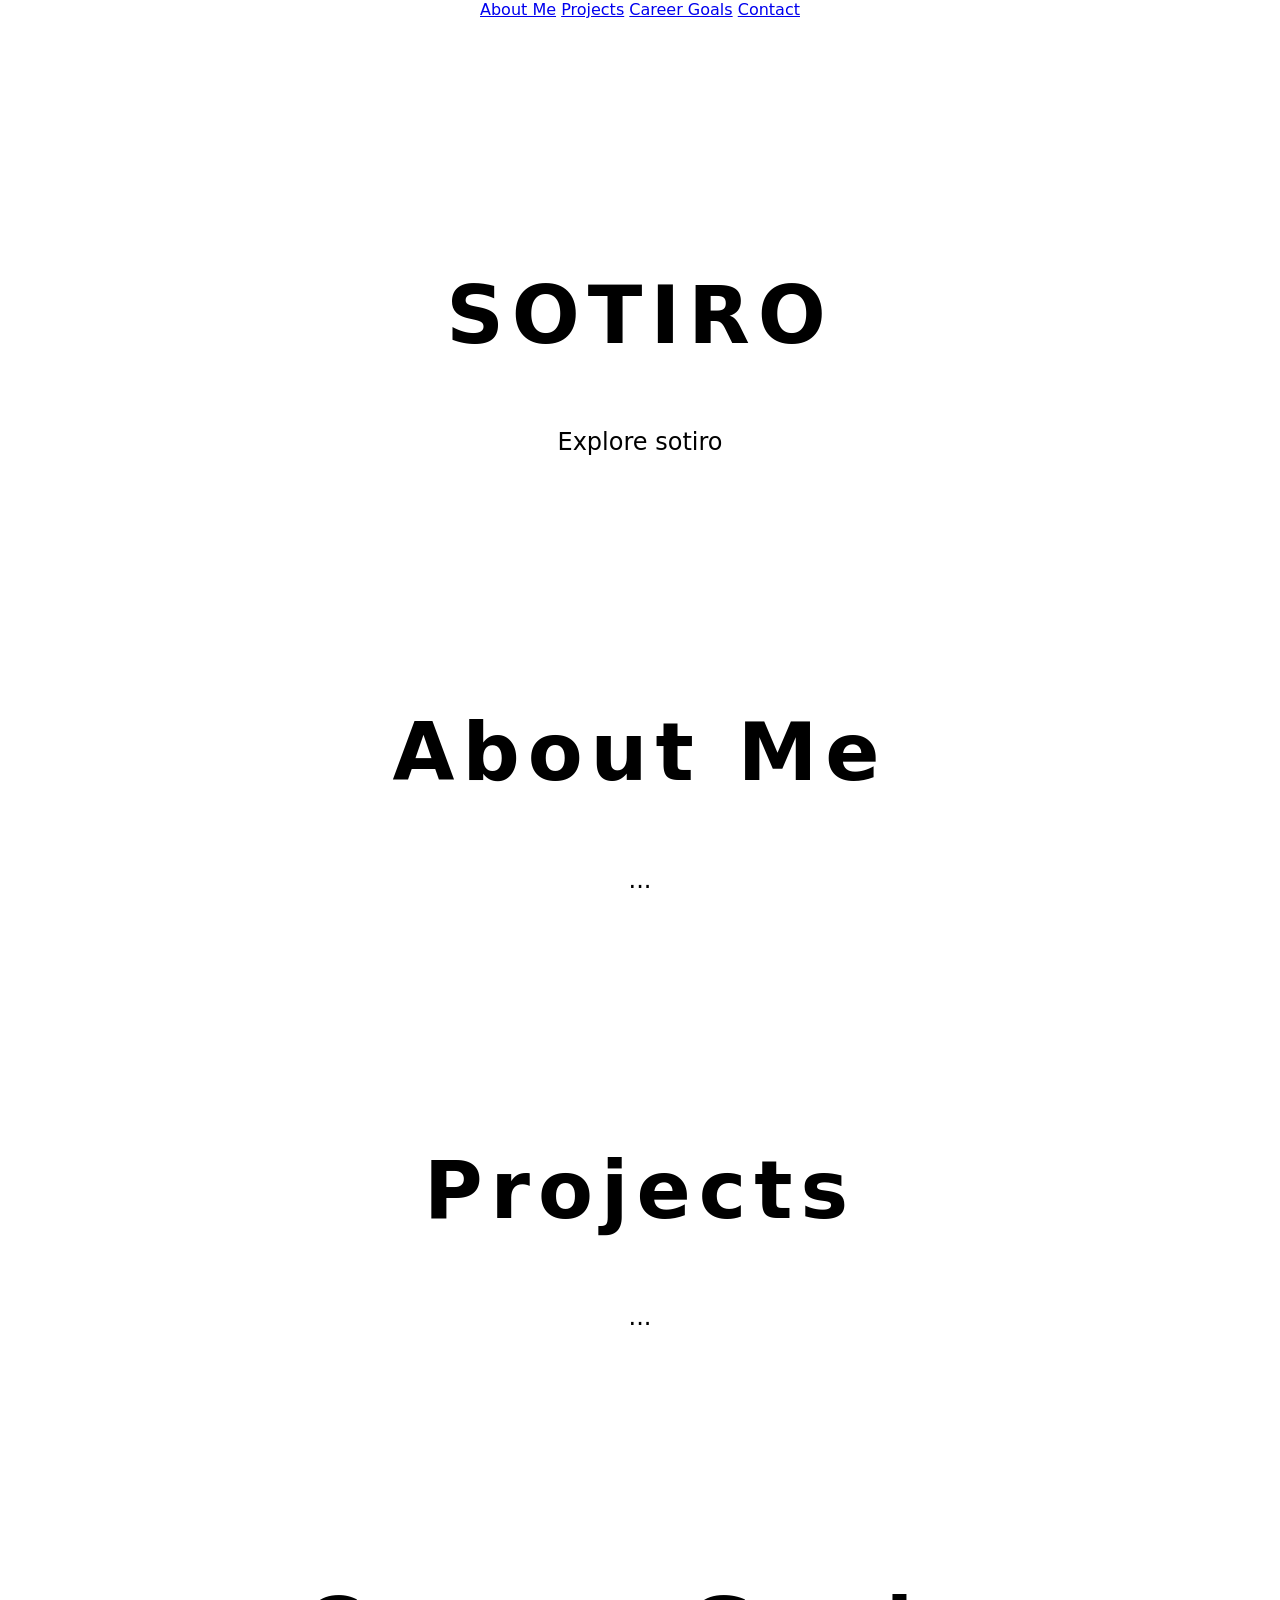
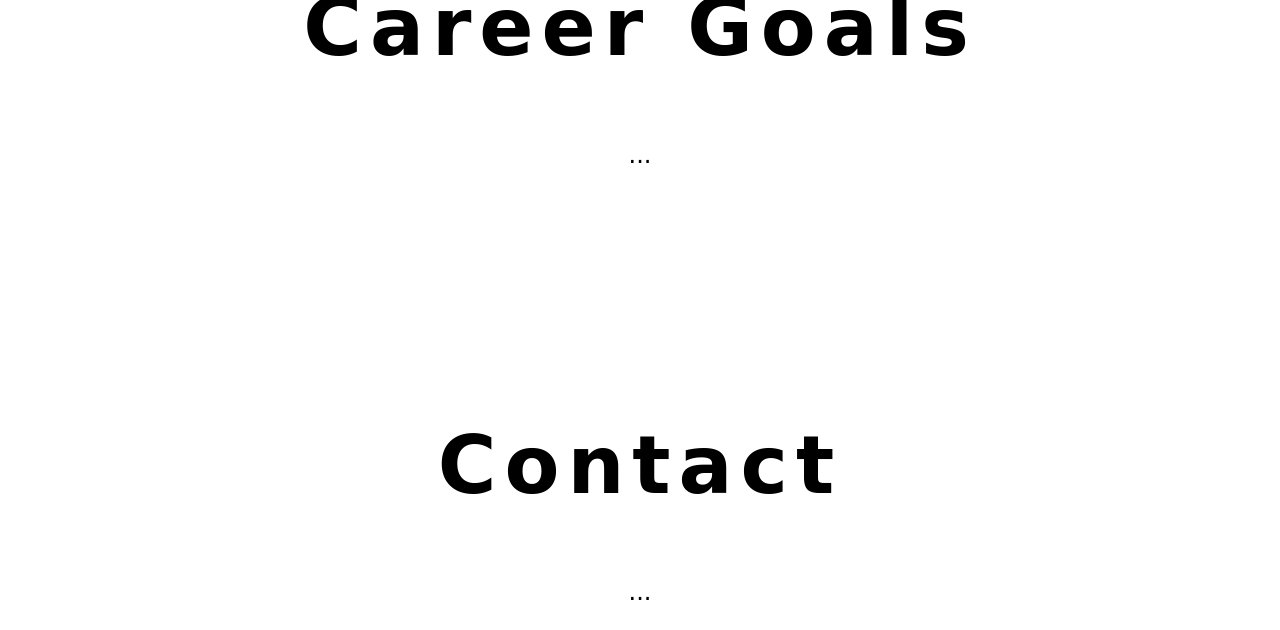
==== index.html @ 0c3e010b "initial commit: add HTML, CSS, and JavaScript files for portfolio website" ====
<!doctype html>
<html lang="en">
  <head>
    <meta charset="UTF-8" />
    <meta name="viewport" content="width=device-width, initial-scale=1.0" />
    <title>SOTIRO PORTFOLIO</title>
    <link rel="stylesheet" href="style.css" />
  </head>
  <body>

    <nav>
      <a href="#about">About Me</a>
      <a href="#projects">Projects</a>
      <a href="#goals">Career Goals</a>
      <a href="#contact">Contact</a>
    </nav>

    <section class="hero">
      <h1>SOTIRO</h1>
      <p>Explore sotiro</p>
    </section>

  <section id="about">
      <h1>About Me</h1>
      <p>...</p>
    </section>



    <section id="projects">
      <h1>Projects</h1>
      <p>...</p>
    </section>

    <section id="goals">
      <h1>Career Goals</h1>
      <p>...</p>
    </section>

    <section id="contact">
      <h1>Contact</h1>
      <p>...</p>
    </section>


    <script src="script.js"></script>
  </body>
</html>
---- style.css ----
body {
    margin: 0;
    background-color: white;
    color: black;
    font-family: system-ui, -apple-system, BlinkMacSystemFont, 'Segoe UI', Roboto, Oxygen, Ubuntu, Cantarell, 'Open Sans', 'Helvetica Neue', sans-serif, sans-serif;
    text-align: center;
}

h1 {
    font-size: 80px;
    font-weight: bold;
    margin-top: 250px;
    letter-spacing: 8px;
}

p {
    font-size: 24px;
    margin-top: 20px;
}
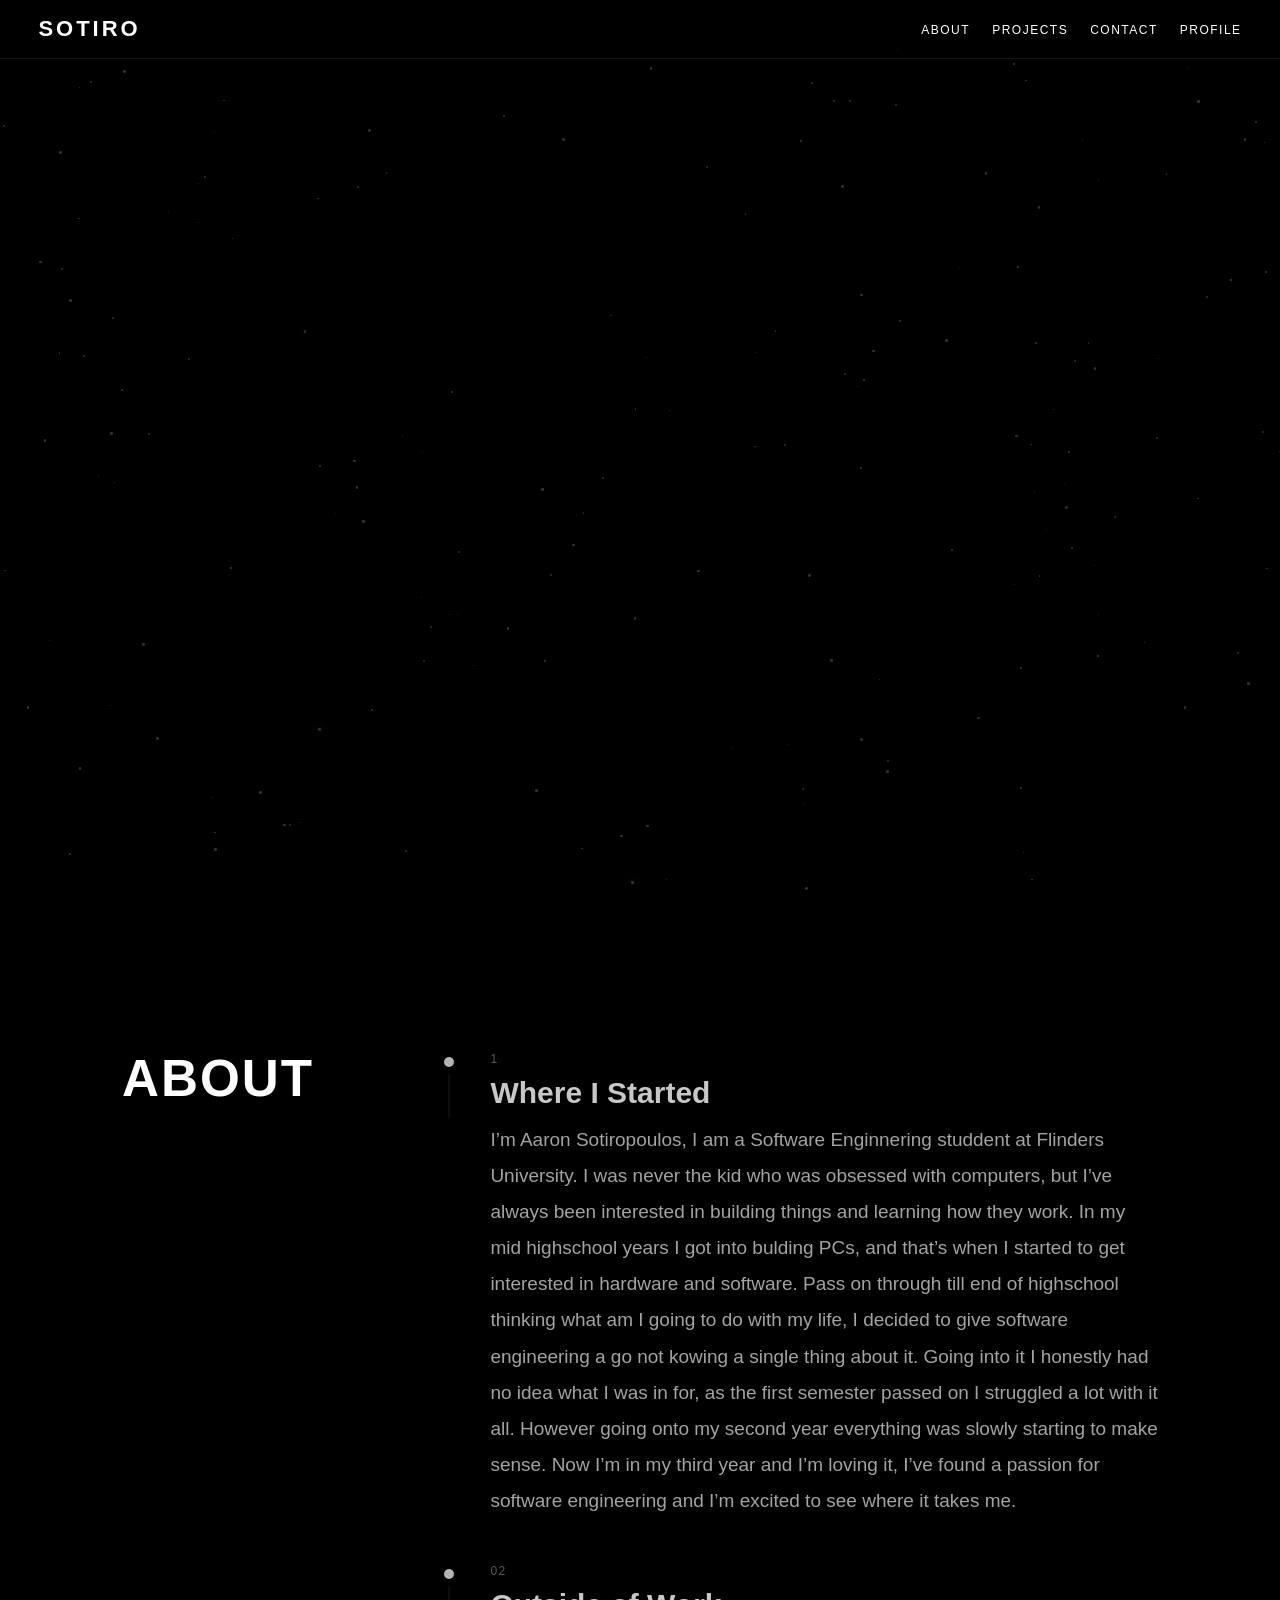
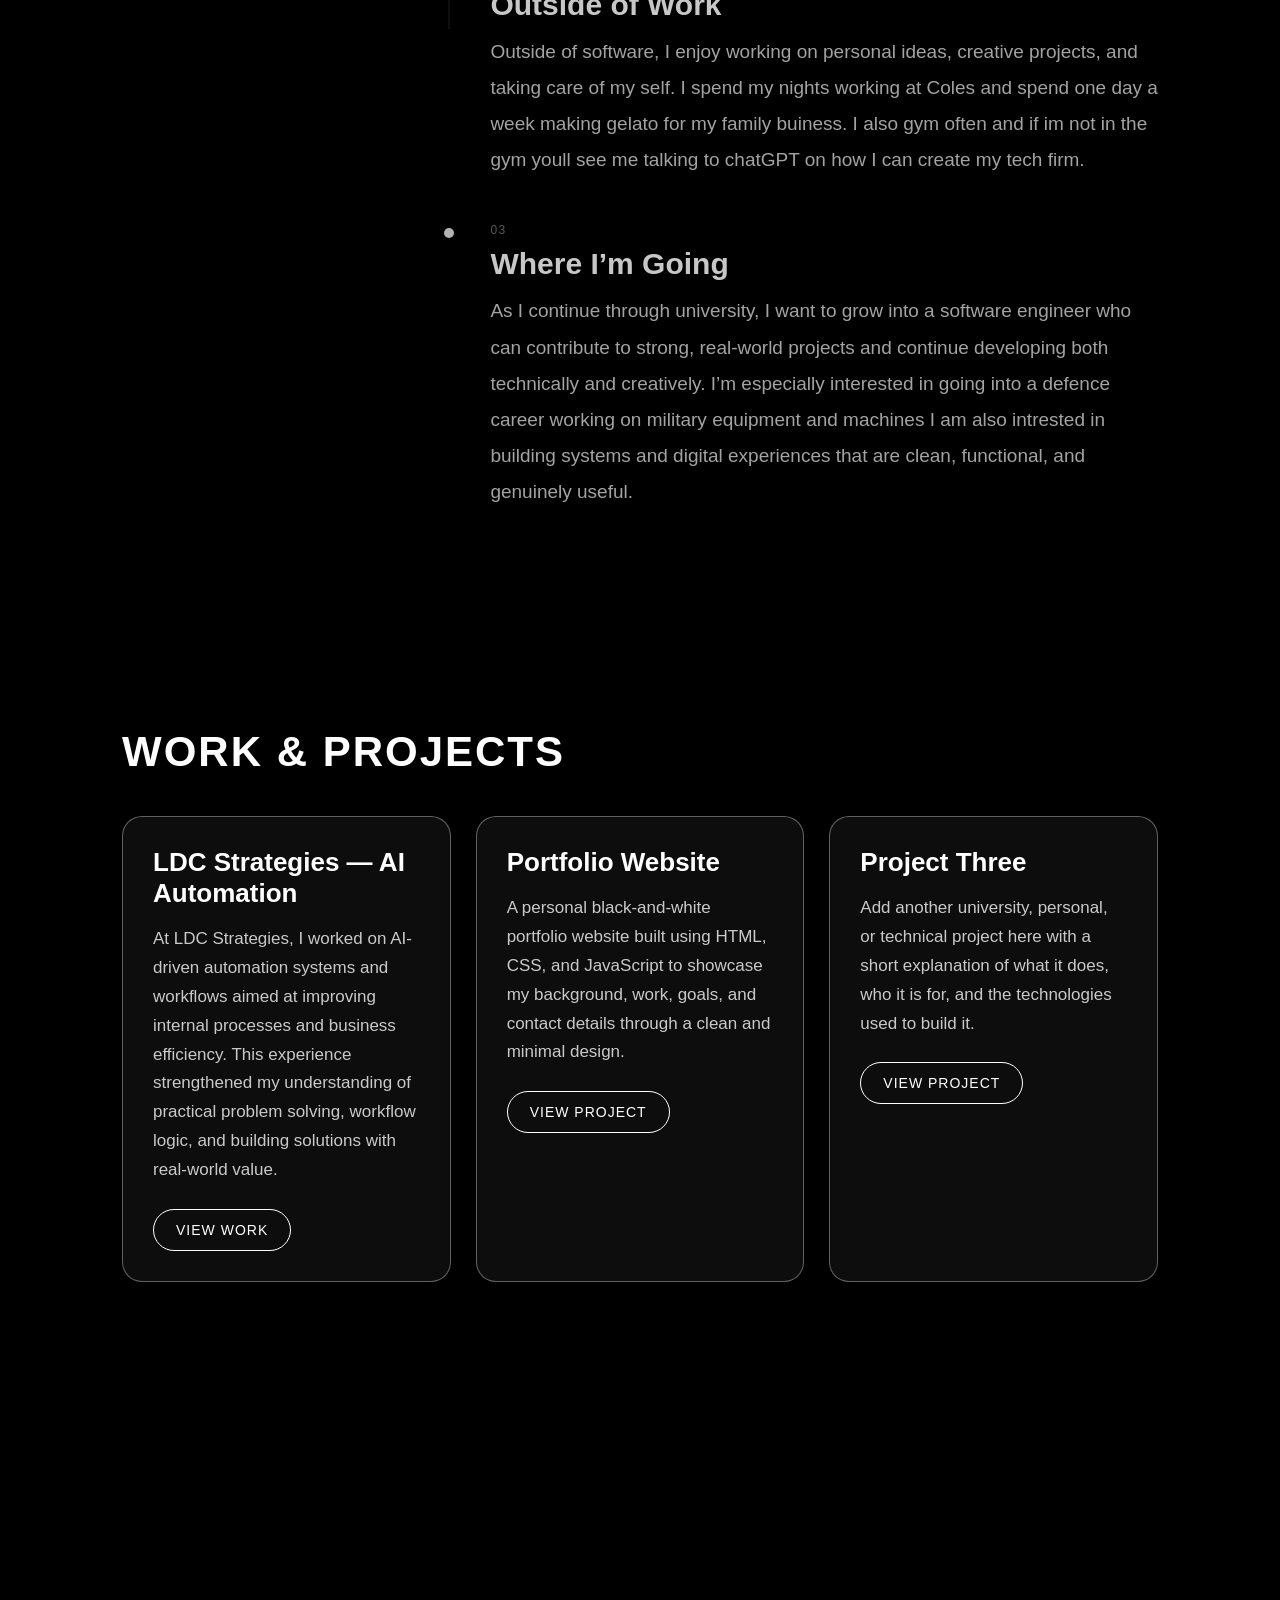
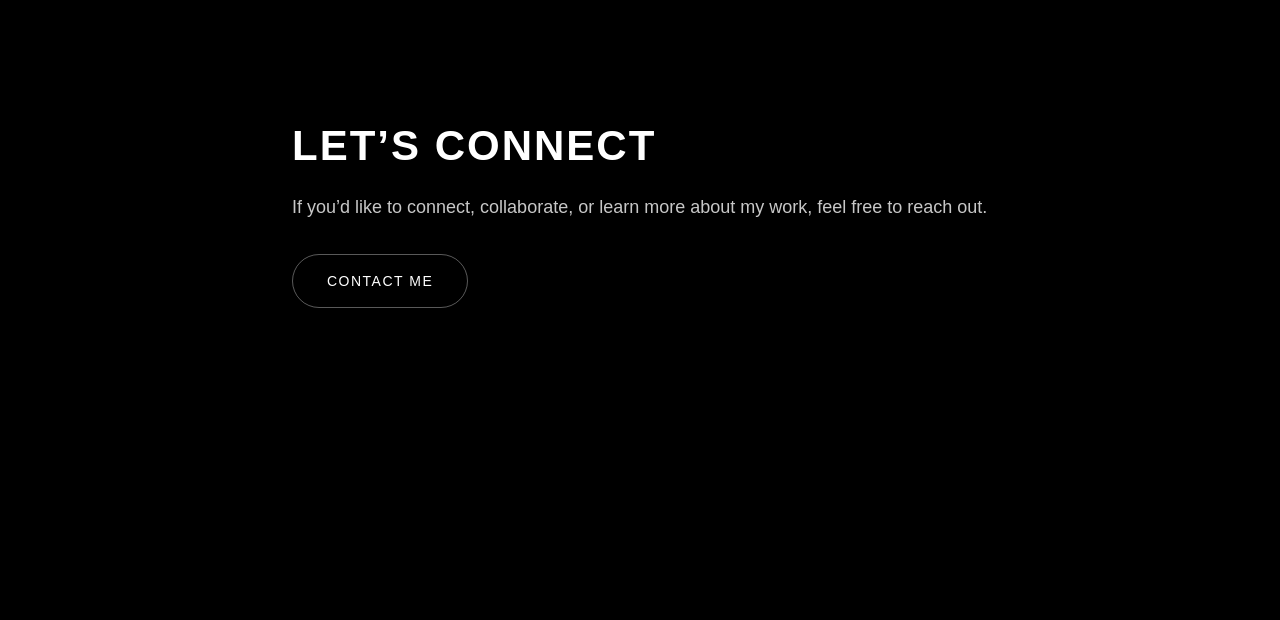
==== commit 8a113736: "updated all files" ====
--- a/index.html
+++ b/index.html
@@ -3,45 +3,152 @@
   <head>
     <meta charset="UTF-8" />
     <meta name="viewport" content="width=device-width, initial-scale=1.0" />
-    <title>SOTIRO PORTFOLIO</title>
+    <title>Sotiro Portfolio</title>
     <link rel="stylesheet" href="style.css" />
   </head>
   <body>
 
-    <nav>
-      <a href="#about">About Me</a>
-      <a href="#projects">Projects</a>
-      <a href="#goals">Career Goals</a>
-      <a href="#contact">Contact</a>
+    <div id="starfield"></div>
+
+
+    <nav class="navbar">
+      <a href="#top" class="logo">SOTIRO</a>
+
+      <ul class="nav-links">
+        <li><a href="#about">About</a></li>
+        <li><a href="#projects">Projects</a></li>
+        <li><a href="contact.html">Contact</a></li>
+        <li><a href="profile.html">Profile</a></li>
+      </ul>
     </nav>
 
-    <section class="hero">
-      <h1>SOTIRO</h1>
-      <p>Explore sotiro</p>
+    
+
+    <section id="top" class="hero fade-section">
+      <div class="hero-content">
+        <h1>SOTIRO</h1>
+        <p>Explore Sotiro</p>
+        <a href="#about" class="scroll-circle">↓</a>
+      </div>
     </section>
 
-  <section id="about">
-      <h1>About Me</h1>
-      <p>...</p>
+    <section id="about" class="content-section fade-section">
+      <div class="section-inner about-layout">
+        <div class="about-left">
+          <h2>About</h2>
+        </div>
+
+        <div class="about-right">
+          <div class="about-timeline">
+            <div class="timeline-item">
+              <div class="timeline-marker"></div>
+              <div class="timeline-content">
+                <span class="timeline-number">1</span>
+                <h3>Where I Started</h3>
+                <p>
+                  I’m Aaron Sotiropoulos, I am a Software Enginnering studdent
+                  at Flinders University. I was never the kid who was obsessed
+                  with computers, but I’ve always been interested in building
+                  things and learning how they work. In my mid highschool years
+                  I got into bulding PCs, and that’s when I started to get
+                  interested in hardware and software. Pass on through till end
+                  of highschool thinking what am I going to do with my life, I
+                  decided to give software engineering a go not kowing a single
+                  thing about it. Going into it I honestly had no idea what I
+                  was in for, as the first semester passed on I struggled a lot
+                  with it all. However going onto my second year everything was
+                  slowly starting to make sense. Now I’m in my third year and
+                  I’m loving it, I’ve found a passion for software engineering
+                  and I’m excited to see where it takes me.
+                </p>
+              </div>
+            </div>
+
+            <div class="timeline-item">
+              <div class="timeline-marker"></div>
+              <div class="timeline-content">
+                <span class="timeline-number">02</span>
+                <h3>Outside of Work</h3>
+                <p>
+                  Outside of software, I enjoy working on personal ideas,
+                  creative projects, and taking care of my self. I spend my
+                  nights working at Coles and spend one day a week making gelato
+                  for my family buiness. I also gym often and if im not in the
+                  gym youll see me talking to chatGPT on how I can create my
+                  tech firm.
+                </p>
+              </div>
+            </div>
+
+            <div class="timeline-item">
+              <div class="timeline-marker"></div>
+              <div class="timeline-content">
+                <span class="timeline-number">03</span>
+                <h3>Where I’m Going</h3>
+                <p>
+                  As I continue through university, I want to grow into a
+                  software engineer who can contribute to strong, real-world
+                  projects and continue developing both technically and
+                  creatively. I’m especially interested in going into a defence
+                  career working on military equipment and machines I am also
+                  intrested in building systems and digital experiences that are
+                  clean, functional, and genuinely useful.
+                </p>
+              </div>
+            </div>
+          </div>
+        </div>
+      </div>
     </section>
 
+    <section id="projects" class="content-section fade-section">
+      <div class="section-inner">
+        <h2>Work & Projects</h2>
 
+<div class="projects-grid">
+  <div class="project-card">
+    <h3>LDC Strategies — AI Automation</h3>
+    <p>
+      At LDC Strategies, I worked on AI-driven automation systems and workflows aimed at improving
+      internal processes and business efficiency. This experience strengthened my understanding of
+      practical problem solving, workflow logic, and building solutions with real-world value.
 
-    <section id="projects">
-      <h1>Projects</h1>
-      <p>...</p>
+    </p>
+    <a href="#" class="demo-btn">View Work</a>
+  </div>
+
+  <div class="project-card">
+    <h3>Portfolio Website</h3>
+    <p>
+      A personal black-and-white portfolio website built using HTML, CSS, and JavaScript to
+      showcase my background, work, goals, and contact details through a clean and minimal design.
+    </p>
+    <a href="#" class="demo-btn">View Project</a>
+  </div>
+
+  <div class="project-card">
+    <h3>Project Three</h3>
+    <p>
+      Add another university, personal, or technical project here with a short explanation of what
+      it does, who it is for, and the technologies used to build it.
+    </p>
+    <a href="#" class="demo-btn">View Project</a>
+  </div>
+</div>
+      </div>
     </section>
 
-    <section id="goals">
-      <h1>Career Goals</h1>
-      <p>...</p>
+    <section id="contact" class="content-section">
+      <div class="section-inner narrow contact-section fade-section">
+        <h2>Let’s Connect</h2>
+        <p class="contact-intro">
+          If you’d like to connect, collaborate, or learn more about my work,
+          feel free to reach out.
+        </p>
+
+        <a href="contact.html" class="contact-page-btn">Contact Me</a>
+      </div>
     </section>
-
-    <section id="contact">
-      <h1>Contact</h1>
-      <p>...</p>
-    </section>
-
 
     <script src="script.js"></script>
   </body>
--- a/style.css
+++ b/style.css
@@ -1,19 +1,801 @@
+/* =========================
+   RESET / GLOBAL
+========================= */
+* {
+  margin: 0;
+  padding: 0;
+  box-sizing: border-box;
+  font-family: Arial, sans-serif;
+}
+
+html {
+  scroll-behavior: smooth;
+}
+
 body {
-    margin: 0;
-    background-color: white;
-    color: black;
-    font-family: system-ui, -apple-system, BlinkMacSystemFont, 'Segoe UI', Roboto, Oxygen, Ubuntu, Cantarell, 'Open Sans', 'Helvetica Neue', sans-serif, sans-serif;
+  background-color: #000;
+  color: #fff;
+  -webkit-font-smoothing: antialiased;
+  text-rendering: optimizeLegibility;
+  overflow-x: hidden;
+}
+
+.section-inner {
+  width: min(100%, 1100px);
+  margin: 0 auto;
+  padding-inline: clamp(16px, 3vw, 32px);
+}
+
+.narrow {
+  max-width: 760px;
+}
+
+/* =========================
+   NAVBAR
+========================= */
+.navbar {
+  position: fixed;
+  top: 0;
+  width: 100%;
+  background-color: rgba(0, 0, 0, 0.92);
+  border-bottom: 1px solid rgba(255, 255, 255, 0.08);
+  display: flex;
+  justify-content: space-between;
+  align-items: center;
+  padding: 16px clamp(16px, 3vw, 40px);
+  z-index: 1000;
+  transition: transform 0.35s ease, background-color 0.35s ease;
+}
+
+.navbar.hidden {
+  transform: translateY(-100%);
+}
+
+.logo {
+  font-size: clamp(18px, 2vw, 22px);
+  font-weight: bold;
+  letter-spacing: 3px;
+  color: #fff;
+  text-decoration: none;
+}
+
+.nav-links {
+  list-style: none;
+  display: flex;
+  gap: clamp(12px, 2vw, 22px);
+  flex-wrap: wrap;
+  justify-content: flex-end;
+}
+
+.nav-links a {
+  text-decoration: none;
+  color: #fff;
+  padding: 8px 0;
+  font-size: 12px;
+  text-transform: uppercase;
+  letter-spacing: 1.5px;
+  transition: opacity 0.3s ease;
+}
+
+.nav-links a:hover {
+  opacity: 0.55;
+}
+
+/* =========================
+   HERO
+========================= */
+.hero {
+  min-height: 100vh;
+  display: flex;
+  justify-content: center;
+  align-items: center;
+  text-align: center;
+  padding: 20px;
+}
+
+.hero-content h1 {
+  font-size: clamp(42px, 10vw, 90px);
+  font-weight: 700;
+  letter-spacing: clamp(4px, 1vw, 10px);
+}
+
+.hero-content p {
+  margin-top: 18px;
+  font-size: clamp(14px, 2vw, 18px);
+  letter-spacing: 2px;
+  color: rgba(255, 255, 255, 0.65);
+}
+
+.scroll-circle {
+  display: inline-flex;
+  justify-content: center;
+  align-items: center;
+  width: 58px;
+  height: 58px;
+  margin-top: 32px;
+  border: 1px solid rgba(255, 255, 255, 0.4);
+  border-radius: 50%;
+  color: #fff;
+  text-decoration: none;
+  font-size: 24px;
+  transition: all 0.3s ease;
+}
+
+.scroll-circle:hover {
+  border-color: #fff;
+  background: #fff;
+  color: #000;
+}
+
+/* =========================
+   GENERAL SECTIONS
+========================= */
+.content-section {
+  min-height: 90vh;
+  padding-block: clamp(80px, 10vh, 120px);
+  display: flex;
+  align-items: center;
+}
+
+.content-section h2 {
+  font-size: clamp(28px, 4vw, 42px);
+  margin-bottom: 20px;
+  text-transform: uppercase;
+  letter-spacing: 2px;
+}
+
+.content-section p {
+  font-size: clamp(15px, 1.8vw, 18px);
+  line-height: 1.9;
+  max-width: 760px;
+  color: rgba(255, 255, 255, 0.78);
+  margin-bottom: 18px;
+}
+
+/* =========================
+   ABOUT
+========================= */
+/* =========================
+   ABOUT
+========================= */
+.about-layout {
+  display: grid;
+  grid-template-columns: 220px 1fr;
+  gap: clamp(40px, 8vw, 120px);
+  align-items: start;
+}
+
+.about-left h2 {
+  font-size: clamp(32px, 4vw, 52px);
+  text-transform: uppercase;
+  letter-spacing: 2px;
+  margin: 0;
+}
+
+.about-right {
+  max-width: 820px;
+}
+
+.about-timeline {
+  display: flex;
+  flex-direction: column;
+  gap: 42px;
+}
+
+.timeline-item {
+  display: grid;
+  grid-template-columns: 24px 1fr;
+  gap: 22px;
+  align-items: start;
+  opacity: 0.78;
+  transition: opacity 0.3s ease, transform 0.3s ease;
+}
+
+.timeline-item:hover {
+  opacity: 1;
+  transform: translateX(4px);
+}
+
+.timeline-marker {
+  width: 10px;
+  height: 10px;
+  margin-top: 8px;
+  border-radius: 50%;
+  background: rgba(255, 255, 255, 0.9);
+  position: relative;
+}
+
+.timeline-item:not(:last-child) .timeline-marker::after {
+  content: "";
+  position: absolute;
+  top: 18px;
+  left: 50%;
+  transform: translateX(-50%);
+  width: 1px;
+  height: calc(100% + 32px);
+  background: rgba(255, 255, 255, 0.14);
+}
+
+.timeline-number {
+  display: inline-block;
+  font-size: 12px;
+  letter-spacing: 1.5px;
+  color: rgba(255, 255, 255, 0.45);
+  margin-bottom: 10px;
+}
+
+.timeline-content h3 {
+  font-size: clamp(22px, 2.4vw, 30px);
+  font-weight: 600;
+  margin-bottom: 12px;
+}
+
+.timeline-content p {
+  font-size: clamp(16px, 1.8vw, 19px);
+  line-height: 1.9;
+  color: rgba(255, 255, 255, 0.82);
+  margin-bottom: 0;
+}
+
+/* =========================
+   PROJECTS
+========================= */
+.projects-grid {
+  display: grid;
+  grid-template-columns: repeat(auto-fit, minmax(280px, 1fr));
+  gap: 25px;
+  margin-top: 40px;
+}
+
+.project-card {
+  border: 1px solid rgba(255, 255, 255, 0.2);
+  padding: 30px;
+  border-radius: 20px;
+  background: rgba(255, 255, 255, 0.03);
+  transition: transform 0.3s ease, border-color 0.3s ease, background 0.3s ease;
+}
+
+.project-card:hover {
+  transform: translateY(-8px);
+  border-color: rgba(255, 255, 255, 0.5);
+  background: rgba(255, 255, 255, 0.06);
+}
+
+.project-card h3 {
+  font-size: 26px;
+  margin-bottom: 16px;
+}
+
+.project-card p {
+  font-size: 17px;
+  line-height: 1.7;
+  margin-bottom: 24px;
+  max-width: unset;
+}
+
+.demo-btn {
+  display: inline-block;
+  padding: 12px 22px;
+  border: 1px solid #fff;
+  border-radius: 999px;
+  color: #fff;
+  text-decoration: none;
+  font-size: 14px;
+  text-transform: uppercase;
+  letter-spacing: 1px;
+  transition: 0.3s ease;
+}
+
+.demo-btn:hover {
+  background-color: #fff;
+  color: #000;
+}
+.project-card:first-child {
+  border-color: rgba(255, 255, 255, 0.35);
+  background: rgba(255, 255, 255, 0.05);
+}
+.project-card:nth-child(2) {
+  border-color: rgba(255, 255, 255, 0.35);
+  background: rgba(255, 255, 255, 0.05);
+}
+.project-card:nth-child(3) {
+  border-color: rgba(255, 255, 255, 0.35);
+  background: rgba(255, 255, 255, 0.05);
+}
+
+/* =========================
+   HOME CONTACT CTA
+========================= */
+.contact-section {
+  text-align: left;
+}
+
+.contact-intro {
+  margin-bottom: 28px;
+}
+
+.contact-page-btn {
+  display: inline-block;
+  margin-top: 12px;
+  padding: 18px 34px;
+  border: 1px solid rgba(255, 255, 255, 0.35);
+  color: #fff;
+  text-decoration: none;
+  font-size: 14px;
+  text-transform: uppercase;
+  letter-spacing: 1.5px;
+  transition: all 0.3s ease;
+  border-radius: 999px;
+}
+
+.contact-page-btn:hover {
+  background-color: #fff;
+  color: #000;
+  border-color: #fff;
+  transform: translateY(-2px);
+}
+
+/* =========================
+   CONTACT PAGE
+========================= */
+.contact-body {
+  height: 100vh;
+  overflow: hidden;
+}
+
+.contact-page {
+  height: 100vh;
+  padding: 90px 32px 24px;
+  display: flex;
+  align-items: center;
+  justify-content: center;
+  overflow: hidden;
+}
+
+.contact-shell {
+  width: min(100%, 1400px);
+  min-height: calc(100vh - 90px);
+  display: grid;
+  grid-template-columns: minmax(320px, 0.9fr) minmax(420px, 1.1fr);
+  gap: clamp(40px, 6vw, 100px);
+  padding: clamp(40px, 5vw, 80px);
+  border: none;
+  background: transparent;
+}
+
+.contact-left,
+.contact-right {
+  display: flex;
+  flex-direction: column;
+  justify-content: center;
+  min-width: 0;
+}
+
+.contact-left h1 {
+  font-size: clamp(48px, 6vw, 72px);
+  font-weight: 700;
+  letter-spacing: 1px;
+  margin-bottom: 36px;
+}
+
+.contact-links-minimal {
+  display: flex;
+  flex-direction: column;
+  max-width: 360px;
+}
+
+.contact-links-minimal a {
+  text-decoration: none;
+  color: #fff;
+  padding: 18px 0;
+  border-bottom: 1px solid rgba(255, 255, 255, 0.12);
+  font-size: 16px;
+  letter-spacing: 0.5px;
+  transition: opacity 0.3s ease, padding-left 0.3s ease;
+}
+
+.contact-links-minimal a:hover {
+  opacity: 0.6;
+  padding-left: 6px;
+}
+
+/* =========================
+   FORM
+========================= */
+.contact-form {
+  display: flex;
+  flex-direction: column;
+  gap: 18px;
+  width: 100%;
+}
+
+.form-row {
+  display: grid;
+  grid-template-columns: 1fr 1fr;
+  gap: 18px;
+}
+
+.form-group {
+  display: flex;
+  flex-direction: column;
+  gap: 10px;
+}
+
+.form-group label {
+  font-size: 12px;
+  text-transform: uppercase;
+  letter-spacing: 1.2px;
+  color: rgba(255, 255, 255, 0.65);
+}
+
+.form-group input,
+.form-group textarea {
+  width: 100%;
+  background: rgba(255, 255, 255, 0.02);
+  border: 1px solid rgba(255, 255, 255, 0.14);
+  color: #fff;
+  padding: 16px 18px;
+  font-size: 15px;
+  outline: none;
+  border-radius: 18px;
+  transition: border-color 0.3s ease, background 0.3s ease;
+}
+
+.form-group input:focus,
+.form-group textarea:focus {
+  border-color: rgba(255, 255, 255, 0.35);
+  background: rgba(255, 255, 255, 0.04);
+}
+
+.form-group input::placeholder,
+.form-group textarea::placeholder {
+  color: rgba(255, 255, 255, 0.32);
+}
+
+.form-group textarea {
+  resize: none;
+  min-height: 150px;
+}
+
+.submit-btn {
+  width: fit-content;
+  margin-top: 8px;
+  padding: 16px 28px;
+  border: 1px solid rgba(255, 255, 255, 0.24);
+  background: transparent;
+  color: #fff;
+  font-size: 13px;
+  text-transform: uppercase;
+  letter-spacing: 1.4px;
+  cursor: pointer;
+  border-radius: 999px;
+  transition: all 0.3s ease;
+}
+
+.submit-btn:hover {
+  background: #fff;
+  color: #000;
+  border-color: #fff;
+  transform: translateY(-2px);
+}
+
+/* =========================
+   FADE
+========================= */
+.fade-section {
+  opacity: 0;
+  transform: translateY(24px);
+  transition: opacity 0.8s ease, transform 0.8s ease;
+}
+
+.fade-section.show {
+  opacity: 1;
+  transform: translateY(0);
+}
+
+/* =========================
+   RESPONSIVE
+========================= */
+@media (max-width: 980px) {
+  .contact-body {
+    height: auto;
+    overflow: auto;
+  }
+
+  .contact-page {
+    height: auto;
+    min-height: 100vh;
+    padding: 120px 20px 32px;
+    overflow: visible;
+  }
+
+  .contact-shell {
+    grid-template-columns: 1fr;
+    min-height: auto;
+    gap: 36px;
+    padding: 0;
+  }
+
+  .contact-left,
+  .contact-right {
+    justify-content: flex-start;
+  }
+
+  .form-row,
+  .about-layout {
+    grid-template-columns: 1fr;
+    gap: 28px;
+  }
+}
+
+@media (max-width: 768px) {
+  .navbar {
+    align-items: flex-start;
+    gap: 12px;
+  }
+
+  .nav-links {
+    width: 100%;
+    justify-content: flex-start;
+    gap: 14px;
+  }
+
+  .hero {
+    padding-top: 80px;
+  }
+
+  .content-section {
+    min-height: auto;
+  }
+
+  .scroll-circle {
+    width: 52px;
+    height: 52px;
+    font-size: 20px;
+  }
+
+  .project-card h3 {
+    font-size: 21px;
+  }
+
+  .project-card p,
+  .contact-links-minimal a {
+    font-size: 16px;
+  }
+}
+
+@media (max-width: 480px) {
+  .navbar {
+    padding: 14px 16px;
+  }
+
+  .nav-links a {
+    font-size: 11px;
+    letter-spacing: 1px;
+  }
+
+  .form-group input,
+  .form-group textarea {
+    padding: 14px 16px;
+    border-radius: 14px;
+  }
+
+  .submit-btn {
+    width: 100%;
     text-align: center;
-}
-
-h1 {
-    font-size: 80px;
-    font-weight: bold;
-    margin-top: 250px;
-    letter-spacing: 8px;
-}
-
-p {
-    font-size: 24px;
-    margin-top: 20px;
-}
+  }
+}
+@media (max-width: 900px) {
+  .about-layout {
+    grid-template-columns: 1fr;
+    gap: 28px;
+  }
+
+  .timeline-item {
+    grid-template-columns: 20px 1fr;
+    gap: 16px;
+  }
+
+  .timeline-content h3 {
+    font-size: 22px;
+  }
+}
+@media (max-width: 980px) {
+  .profile-layout {
+    grid-template-columns: 1fr;
+    gap: 30px;
+  }
+
+  .profile-left {
+    position: static;
+  }
+
+  .profile-left h1 {
+    max-width: 100%;
+  }
+}
+
+@media (max-width: 480px) {
+  .profile-tab {
+    width: 100%;
+    text-align: center;
+  }
+}
+
+/* =========================
+   PROFILE PAGE
+========================= */
+.profile-page {
+  min-height: 100vh;
+  padding: 120px 0 60px;
+  display: flex;
+  align-items: center;
+}
+
+.profile-layout {
+  display: grid;
+  grid-template-columns: 320px 1fr;
+  gap: clamp(36px, 6vw, 90px);
+  align-items: start;
+}
+
+.profile-left {
+  position: sticky;
+  top: 120px;
+}
+
+.profile-kicker {
+  font-size: 12px;
+  text-transform: uppercase;
+  letter-spacing: 1.8px;
+  color: rgba(255, 255, 255, 0.5);
+  margin-bottom: 18px;
+}
+
+.profile-left h1 {
+  font-size: clamp(28px, 4vw, 46px);
+  line-height: 1.2;
+  font-weight: 600;
+  max-width: 280px;
+}
+
+.profile-tabs {
+  display: flex;
+  flex-wrap: wrap;
+  gap: 12px;
+  margin-bottom: 30px;
+}
+
+.profile-tab {
+  border: 1px solid rgba(255, 255, 255, 0.14);
+  background: transparent;
+  color: white;
+  padding: 12px 18px;
+  border-radius: 999px;
+  font-size: 12px;
+  text-transform: uppercase;
+  letter-spacing: 1.2px;
+  cursor: pointer;
+  transition: all 0.3s ease;
+}
+
+.profile-tab:hover,
+.profile-tab.active {
+  background: white;
+  color: black;
+  border-color: white;
+}
+
+.profile-panels {
+  position: relative;
+  min-height: 320px;
+}
+
+.profile-panel {
+  display: none;
+  animation: fadePanel 0.35s ease;
+}
+
+.profile-panel.active {
+  display: block;
+}
+
+@keyframes fadePanel {
+  from {
+    opacity: 0;
+    transform: translateY(10px);
+  }
+  to {
+    opacity: 1;
+    transform: translateY(0);
+  }
+}
+
+.profile-panel p {
+  font-size: clamp(16px, 1.8vw, 18px);
+  line-height: 1.9;
+  color: rgba(255, 255, 255, 0.82);
+  max-width: 760px;
+}
+
+.profile-item {
+  padding: 0 0 24px;
+  margin-bottom: 24px;
+  border-bottom: 1px solid rgba(255, 255, 255, 0.08);
+}
+
+.profile-item:last-child {
+  border-bottom: none;
+  margin-bottom: 0;
+}
+
+.profile-item span {
+  display: inline-block;
+  font-size: 12px;
+  letter-spacing: 1.5px;
+  color: rgba(255, 255, 255, 0.45);
+  margin-bottom: 10px;
+  text-transform: uppercase;
+}
+
+.profile-item h3,
+.skill-group h3 {
+  font-size: 24px;
+  margin-bottom: 12px;
+  font-weight: 600;
+}
+
+.skill-group {
+  margin-bottom: 28px;
+}
+
+.skill-pills {
+  display: flex;
+  flex-wrap: wrap;
+  gap: 12px;
+}
+
+.skill-pills span {
+  border: 1px solid rgba(255, 255, 255, 0.14);
+  border-radius: 999px;
+  padding: 12px 16px;
+  font-size: 14px;
+  color: rgba(255, 255, 255, 0.88);
+  background: rgba(255, 255, 255, 0.02);
+}
+/* =========================
+   LIVE STARFIELD
+========================= */
+#starfield {
+  position: fixed;
+  inset: 0;
+  z-index: 0;
+  pointer-events: none;
+  overflow: hidden;
+}
+
+.star {
+  position: absolute;
+  border-radius: 50%;
+  background: white;
+  opacity: 0.2;
+  animation-name: twinkleStar;
+  animation-timing-function: ease-in-out;
+  animation-iteration-count: infinite;
+}
+
+body > *:not(#starfield) {
+  position: relative;
+  z-index: 1;
+}
+
+@keyframes twinkleStar {
+  0%, 100% {
+    opacity: var(--min-opacity);
+    transform: scale(1);
+  }
+  50% {
+    opacity: var(--max-opacity);
+    transform: scale(1.15);
+  }
+}
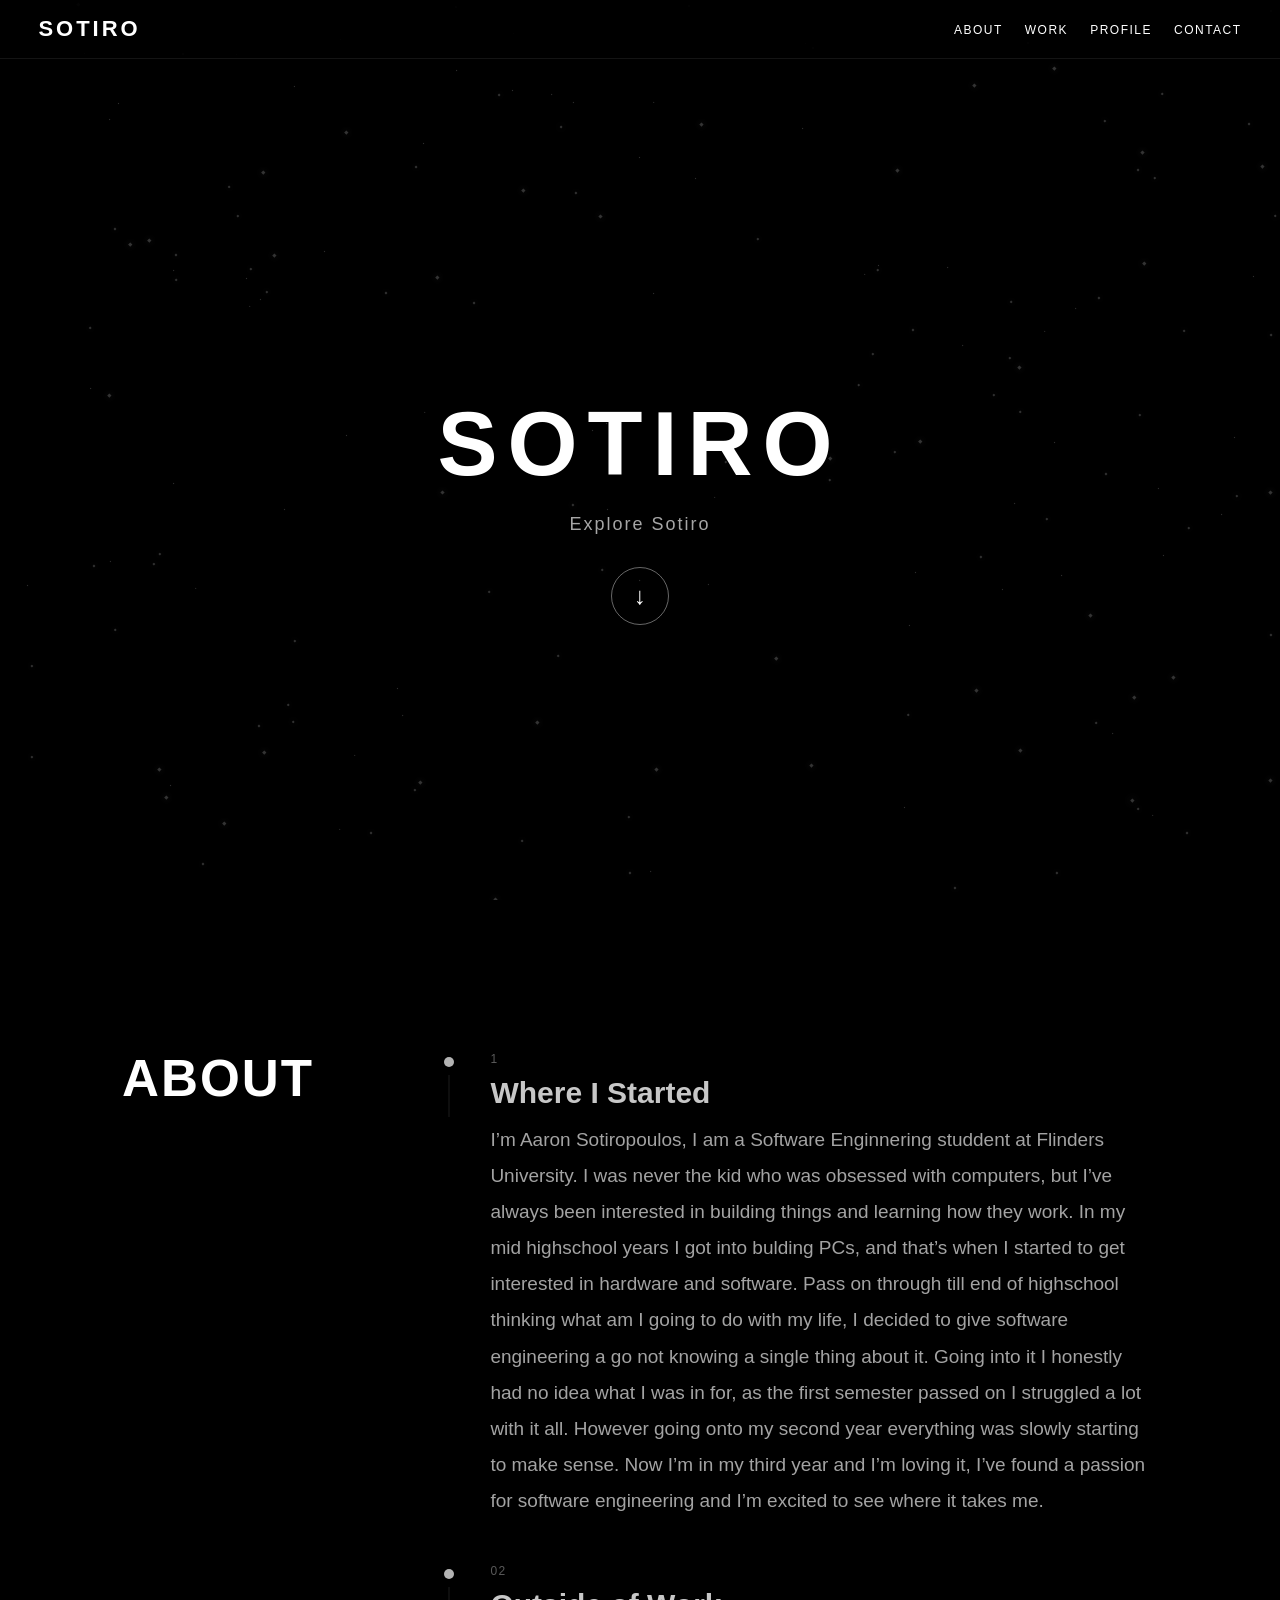
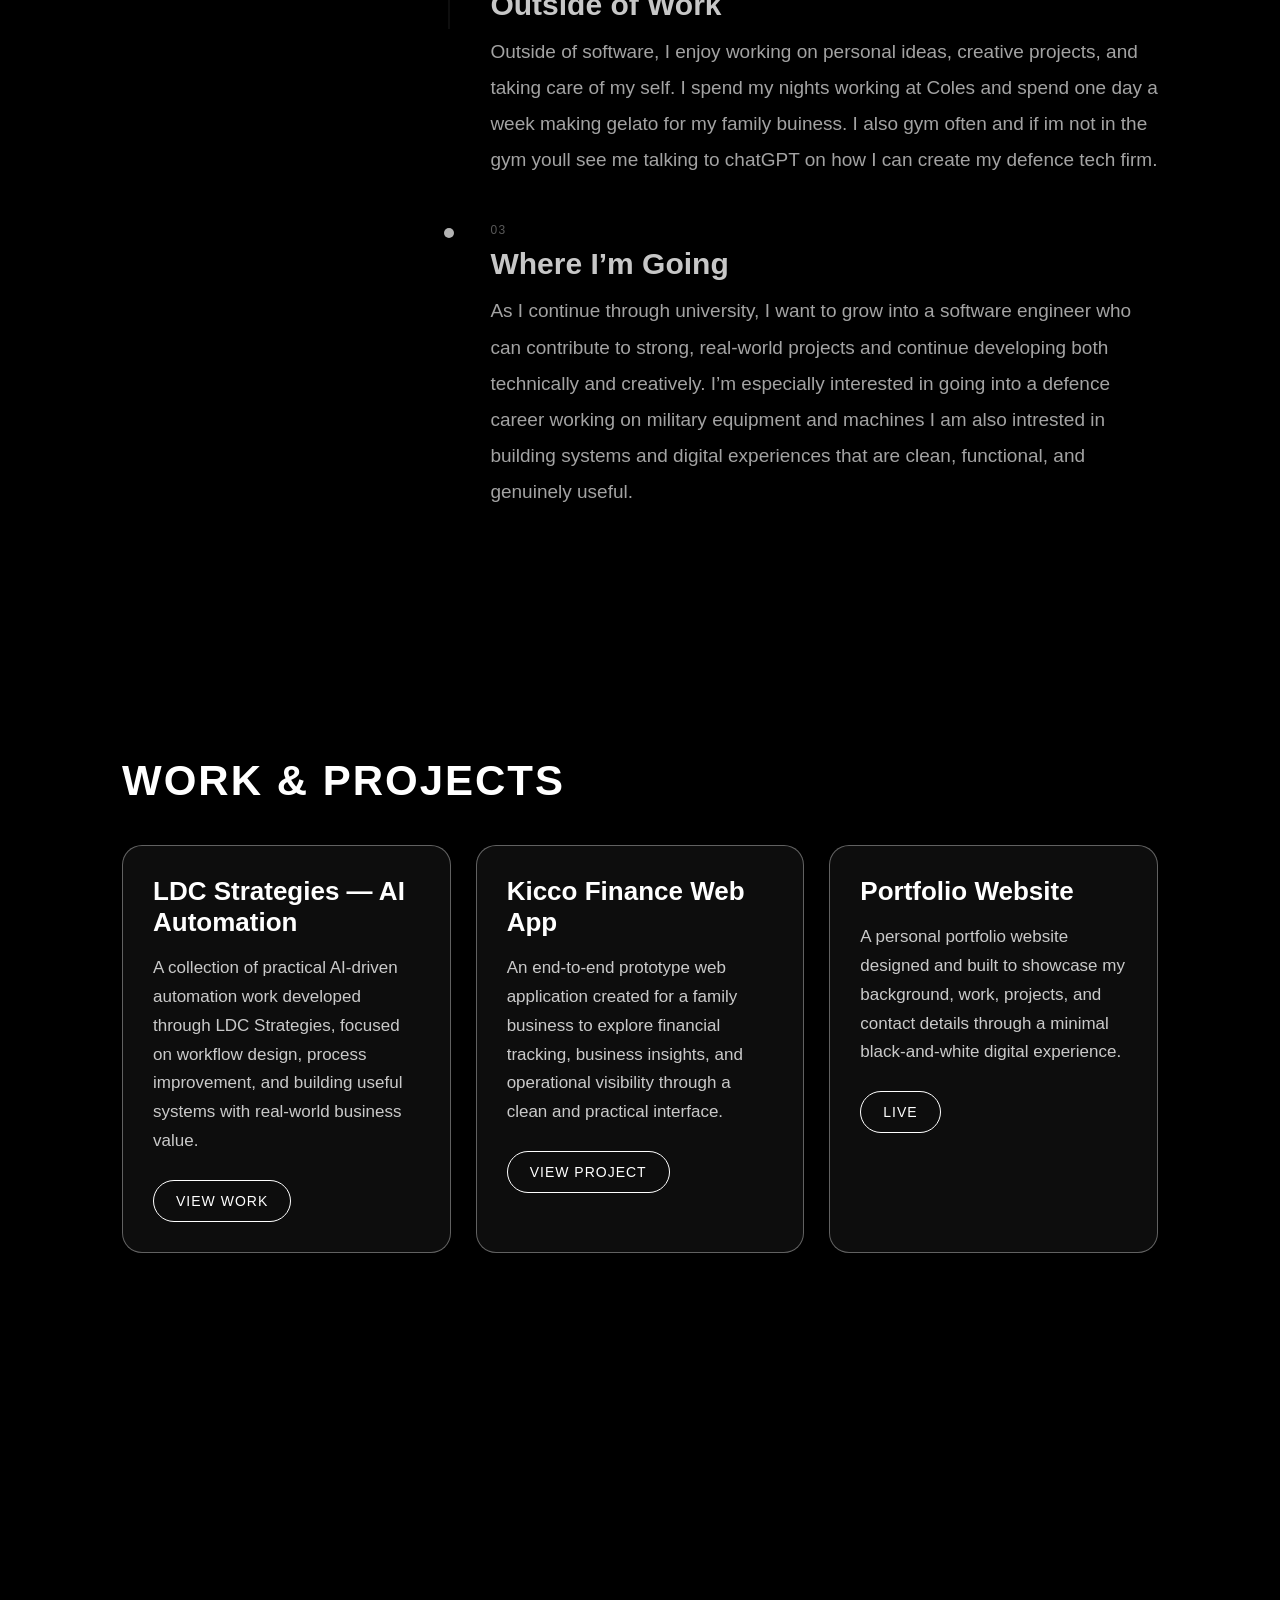
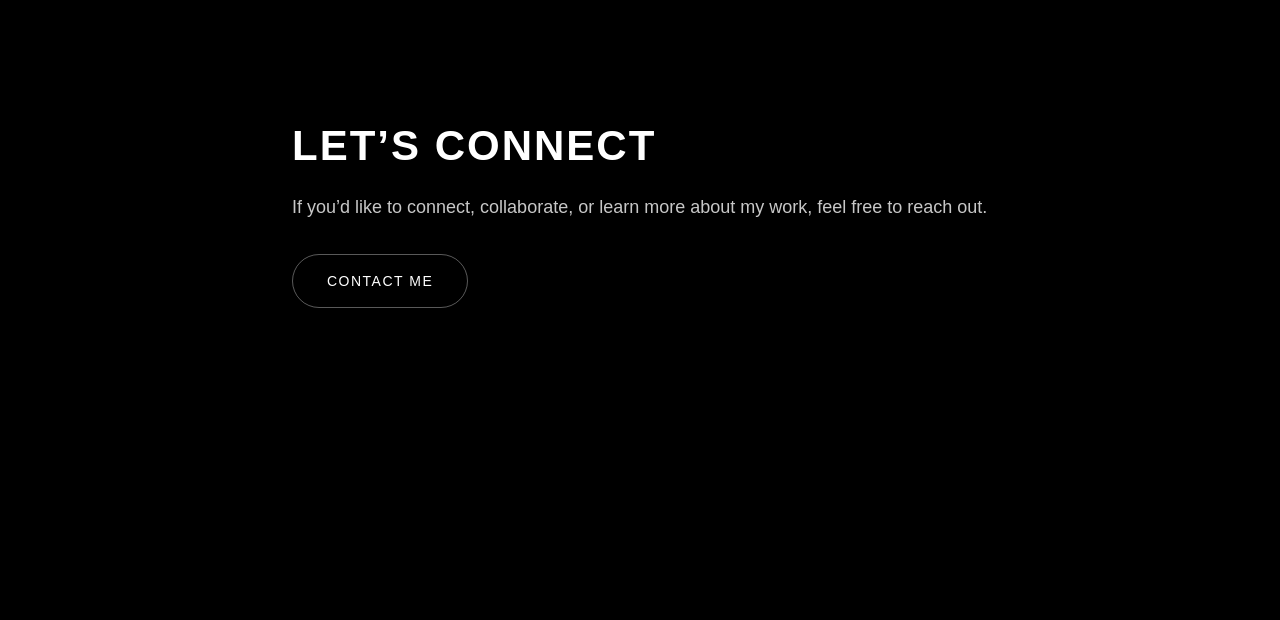
==== commit ed86e1d3: "files changes" ====
--- a/index.html
+++ b/index.html
@@ -11,16 +11,16 @@
     <div id="starfield"></div>
 
 
-    <nav class="navbar">
-      <a href="#top" class="logo">SOTIRO</a>
+<nav class="navbar">
+  <a href="index.html#top" class="logo">SOTIRO</a>
 
-      <ul class="nav-links">
-        <li><a href="#about">About</a></li>
-        <li><a href="#projects">Projects</a></li>
-        <li><a href="contact.html">Contact</a></li>
-        <li><a href="profile.html">Profile</a></li>
-      </ul>
-    </nav>
+  <ul class="nav-links">
+    <li><a href="index.html#about">About</a></li>
+    <li><a href="index.html#projects">Work</a></li>
+    <li><a href="profile.html">Profile</a></li>
+    <li><a href="contact.html">Contact</a></li>
+  </ul>
+</nav>
 
     
 
@@ -53,7 +53,7 @@
                   I got into bulding PCs, and that’s when I started to get
                   interested in hardware and software. Pass on through till end
                   of highschool thinking what am I going to do with my life, I
-                  decided to give software engineering a go not kowing a single
+                  decided to give software engineering a go not knowing a single
                   thing about it. Going into it I honestly had no idea what I
                   was in for, as the first semester passed on I struggled a lot
                   with it all. However going onto my second year everything was
@@ -75,7 +75,7 @@
                   nights working at Coles and spend one day a week making gelato
                   for my family buiness. I also gym often and if im not in the
                   gym youll see me talking to chatGPT on how I can create my
-                  tech firm.
+                  defence tech firm.
                 </p>
               </div>
             </div>
@@ -102,41 +102,42 @@
     </section>
 
     <section id="projects" class="content-section fade-section">
-      <div class="section-inner">
-        <h2>Work & Projects</h2>
+  <div class="section-inner">
+    <h2>Work & Projects</h2>
 
-<div class="projects-grid">
-  <div class="project-card">
-    <h3>LDC Strategies — AI Automation</h3>
-    <p>
-      At LDC Strategies, I worked on AI-driven automation systems and workflows aimed at improving
-      internal processes and business efficiency. This experience strengthened my understanding of
-      practical problem solving, workflow logic, and building solutions with real-world value.
+    <div class="projects-grid">
+      <div class="project-card">
+        <h3>LDC Strategies — AI Automation</h3>
+        <p>
+          A collection of practical AI-driven automation work developed through LDC Strategies,
+          focused on workflow design, process improvement, and building useful systems with
+          real-world business value.
+        </p>
+        <a href="ldc.html" class="demo-btn">View Work</a>
+      </div>
 
-    </p>
-    <a href="#" class="demo-btn">View Work</a>
+      <div class="project-card">
+        <h3>Kicco Finance Web App</h3>
+        <p>
+          An end-to-end prototype web application created for a family business to explore
+          financial tracking, business insights, and operational visibility through a clean
+          and practical interface.
+        </p>
+        <a href="kicco.html" class="demo-btn">View Project</a>
+      </div>
+
+      <div class="project-card">
+        <h3>Portfolio Website</h3>
+        <p>
+          A personal portfolio website designed and built to showcase my background, work,
+          projects, and contact details through a minimal black-and-white digital experience.
+        </p>
+        <a href="#top" class="demo-btn">Live</a>
+      </div>
+    </div>
   </div>
-
-  <div class="project-card">
-    <h3>Portfolio Website</h3>
-    <p>
-      A personal black-and-white portfolio website built using HTML, CSS, and JavaScript to
-      showcase my background, work, goals, and contact details through a clean and minimal design.
-    </p>
-    <a href="#" class="demo-btn">View Project</a>
-  </div>
-
-  <div class="project-card">
-    <h3>Project Three</h3>
-    <p>
-      Add another university, personal, or technical project here with a short explanation of what
-      it does, who it is for, and the technologies used to build it.
-    </p>
-    <a href="#" class="demo-btn">View Project</a>
-  </div>
-</div>
-      </div>
-    </section>
+</section>
+    
 
     <section id="contact" class="content-section">
       <div class="section-inner narrow contact-section fade-section">
--- a/style.css
+++ b/style.css
@@ -776,12 +776,13 @@
 
 .star {
   position: absolute;
-  border-radius: 50%;
   background: white;
   opacity: 0.2;
+  transform: rotate(45deg);
   animation-name: twinkleStar;
   animation-timing-function: ease-in-out;
   animation-iteration-count: infinite;
+  box-shadow: 0 0 6px rgba(255, 255, 255, 0.7);
 }
 
 body > *:not(#starfield) {
@@ -798,4 +799,135 @@
     opacity: var(--max-opacity);
     transform: scale(1.15);
   }
+}
+.page-intro {
+  margin-bottom: 40px;
+}
+
+.page-intro h1 {
+  font-size: clamp(34px, 5vw, 58px);
+  margin-bottom: 18px;
+}
+
+.page-intro p {
+  font-size: clamp(16px, 1.8vw, 18px);
+  line-height: 1.9;
+  color: rgba(255, 255, 255, 0.78);
+}
+.projects-grid .project-card:first-child {
+  border-color: rgba(255, 255, 255, 0.35);
+  background: rgba(255, 255, 255, 0.05);
+}
+.demo-section {
+  margin-bottom: 56px;
+}
+
+.demo-section h2,
+.feature-section h2 {
+  font-size: clamp(28px, 4vw, 42px);
+  margin-bottom: 18px;
+  text-transform: uppercase;
+  letter-spacing: 2px;
+}
+
+.demo-section p,
+.feature-section p {
+  max-width: 760px;
+  line-height: 1.9;
+  color: rgba(255, 255, 255, 0.78);
+  margin-bottom: 20px;
+}
+
+.feature-section {
+  margin-top: 60px;
+}
+
+.work-example {
+  margin-top: 20px;
+}
+
+.work-example h3 {
+  font-size: 24px;
+  margin-bottom: 12px;
+}
+
+.work-example p {
+  margin-bottom: 18px;
+}
+
+.project-image {
+  width: 100%;
+  max-width: 900px;
+  display: block;
+  border-radius: 18px;
+  border: 1px solid rgba(255, 255, 255, 0.12);
+}
+.project-status {
+  font-size: 13px;
+  text-transform: uppercase;
+  letter-spacing: 1.4px;
+  color: rgba(255, 255, 255, 0.5);
+  margin-top: 10px;
+}
+
+/* =========================
+   SHOWCASE SECTION
+========================= */
+.showcase-section {
+  margin: 50px 0 70px;
+}
+
+.showcase-copy {
+  max-width: 760px;
+  margin-bottom: 28px;
+}
+
+.showcase-copy h2 {
+  font-size: clamp(28px, 4vw, 46px);
+  line-height: 1.2;
+  margin-bottom: 16px;
+}
+
+.showcase-copy p {
+  font-size: clamp(16px, 1.8vw, 18px);
+  line-height: 1.9;
+  color: rgba(255, 255, 255, 0.78);
+}
+
+.showcase-frame {
+  width: 100%;
+  padding: 18px;
+  border-radius: 28px;
+  background: rgba(255, 255, 255, 0.03);
+  border: 1px solid rgba(255, 255, 255, 0.08);
+  overflow: hidden;
+}
+
+.showcase-image {
+  width: 100%;
+  display: block;
+  border-radius: 18px;
+}
+.mock-browser-bar {
+  display: flex;
+  gap: 8px;
+  padding: 0 0 14px;
+}
+
+.mock-browser-bar span {
+  width: 10px;
+  height: 10px;
+  border-radius: 50%;
+}
+
+.mock-browser-bar span:nth-child(1) {
+  background: #ff5f57;
+}
+
+.mock-browser-bar span:nth-child(2) {
+  background: #febc2e;
+}
+
+.mock-browser-bar span:nth-child(3) {
+  background: #28c840;
 }
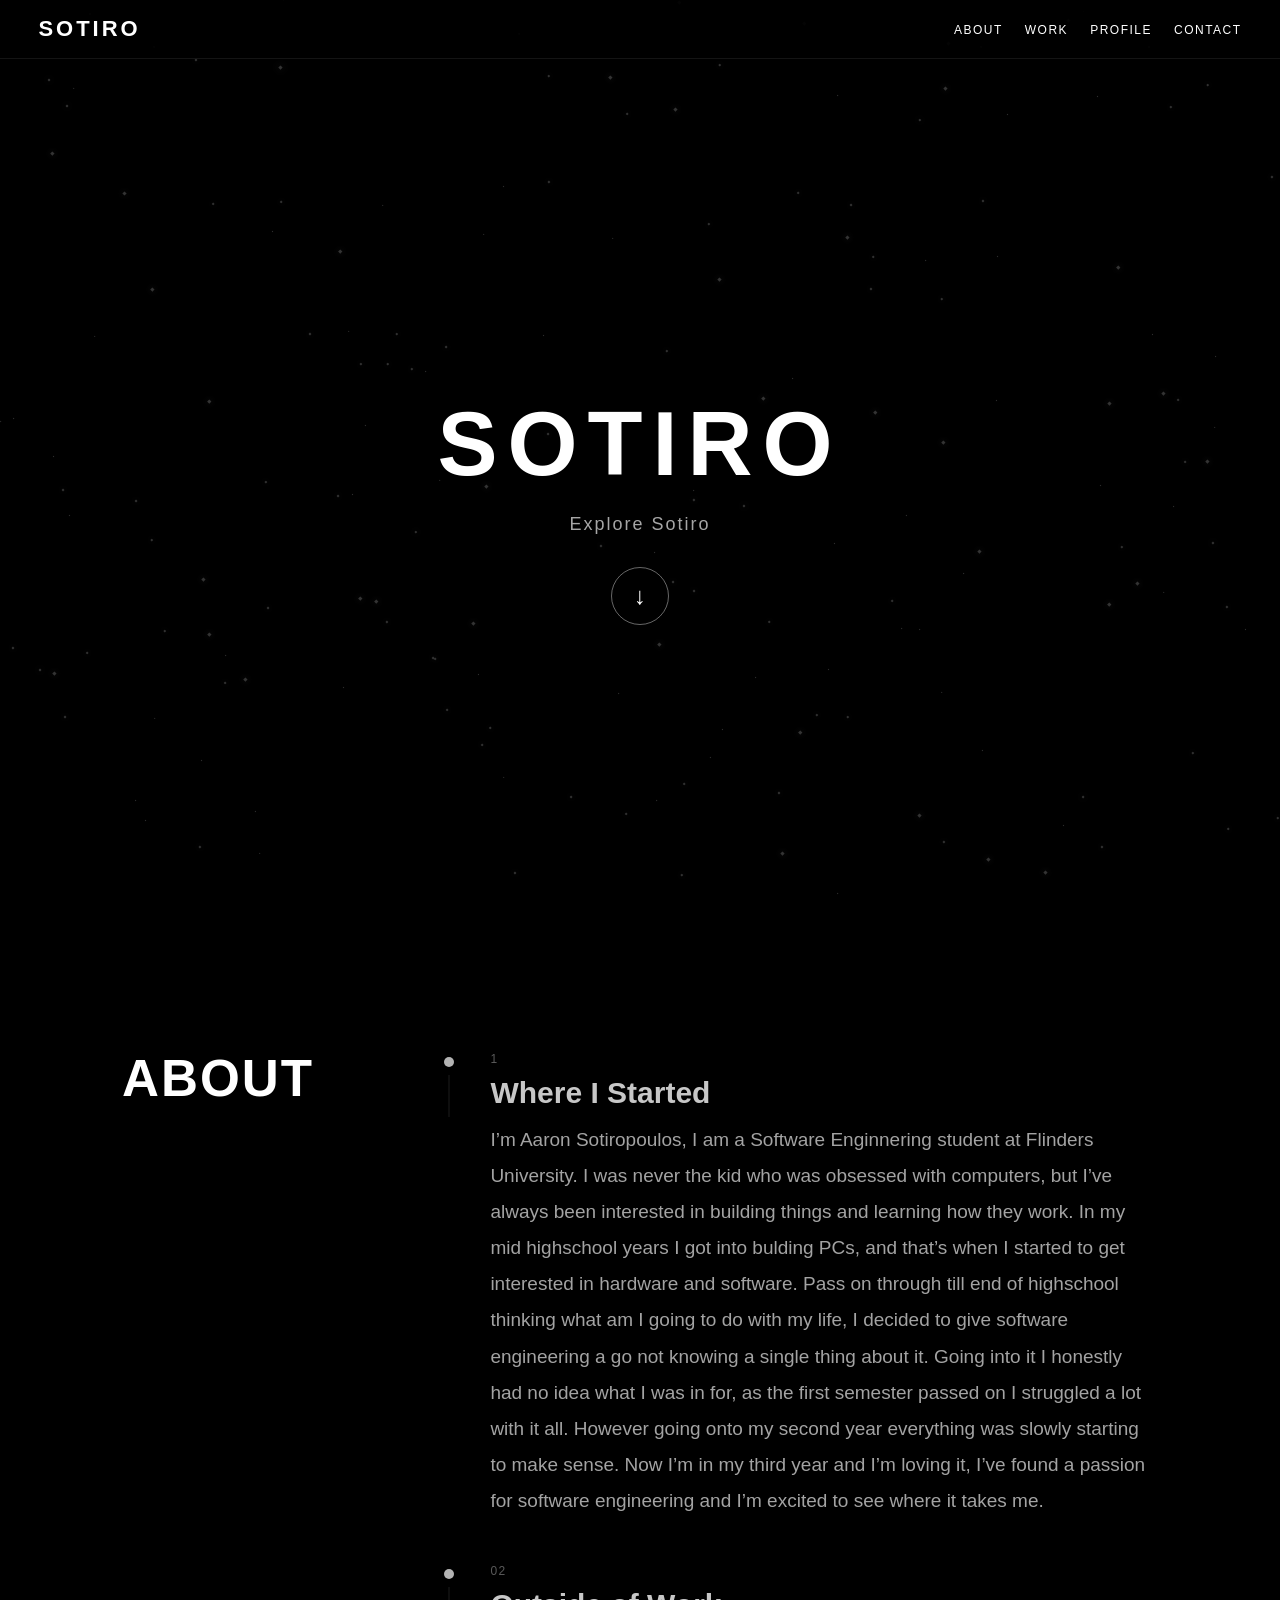
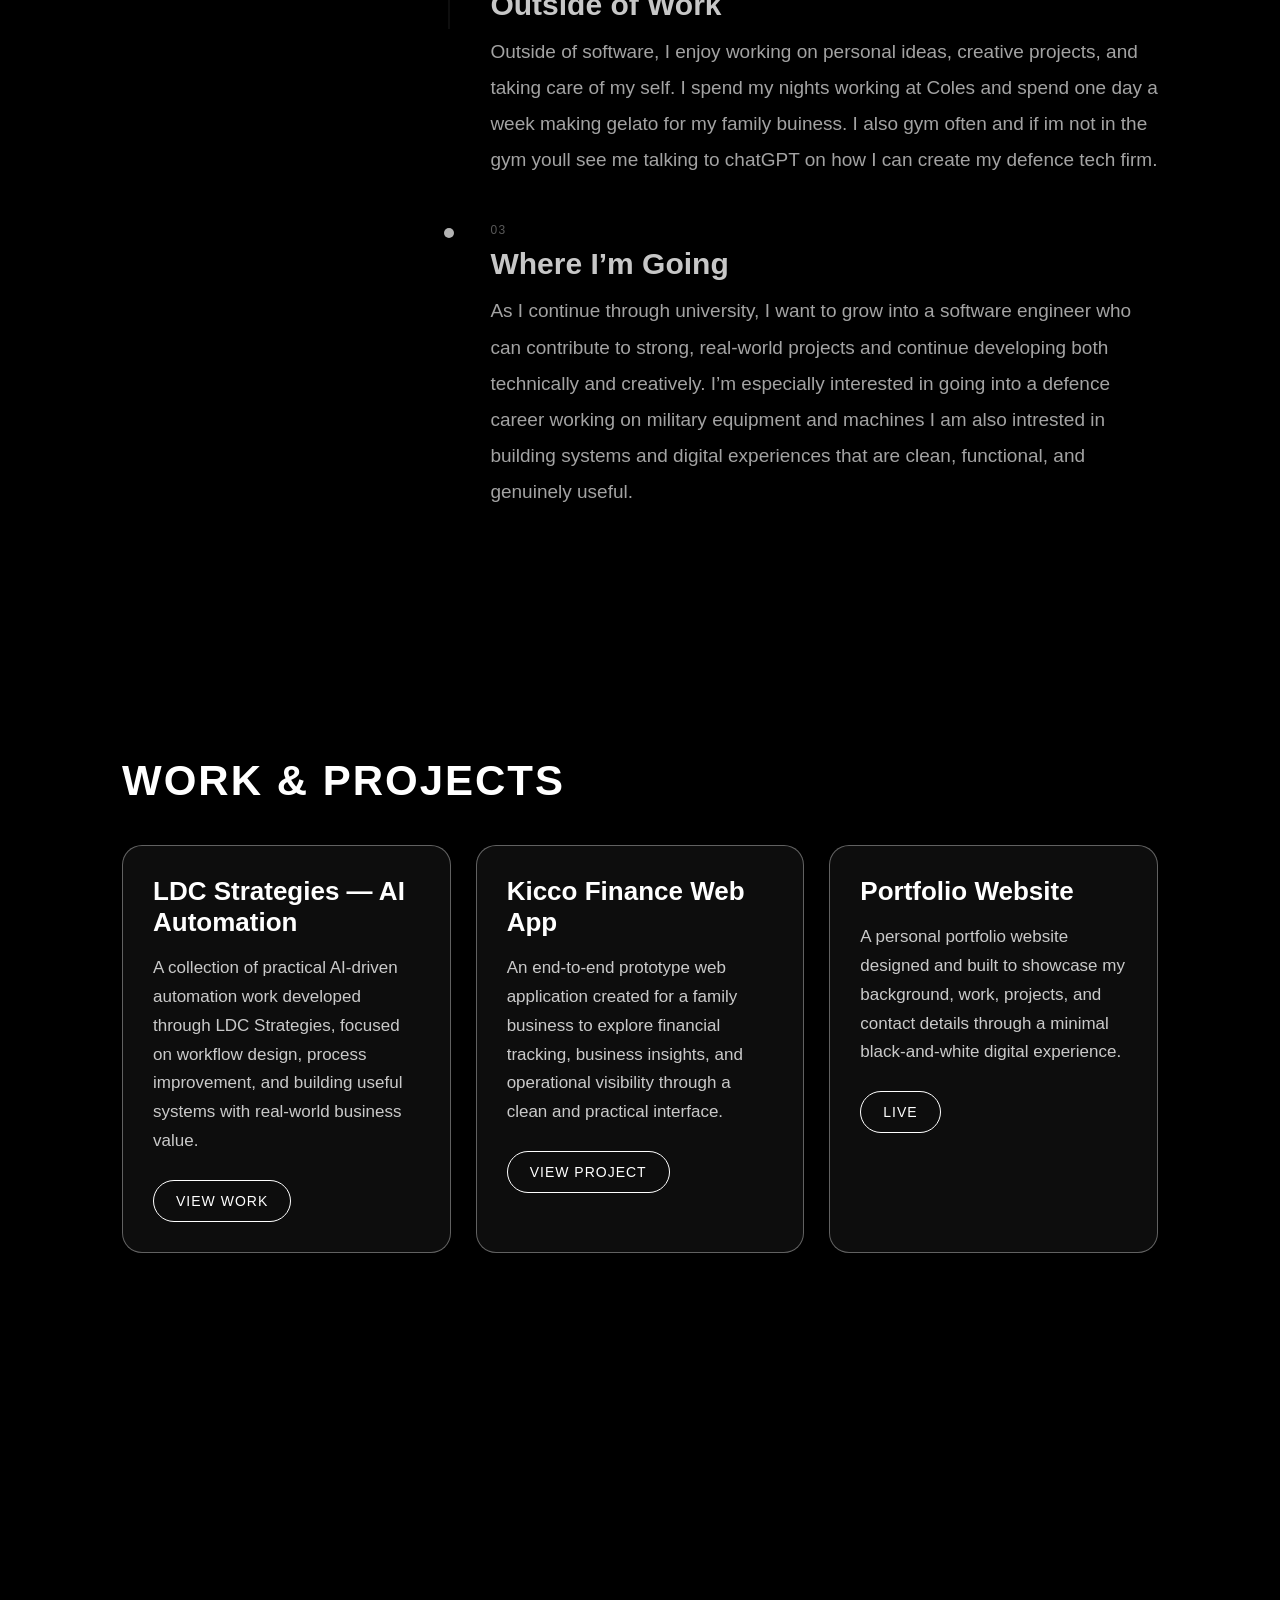
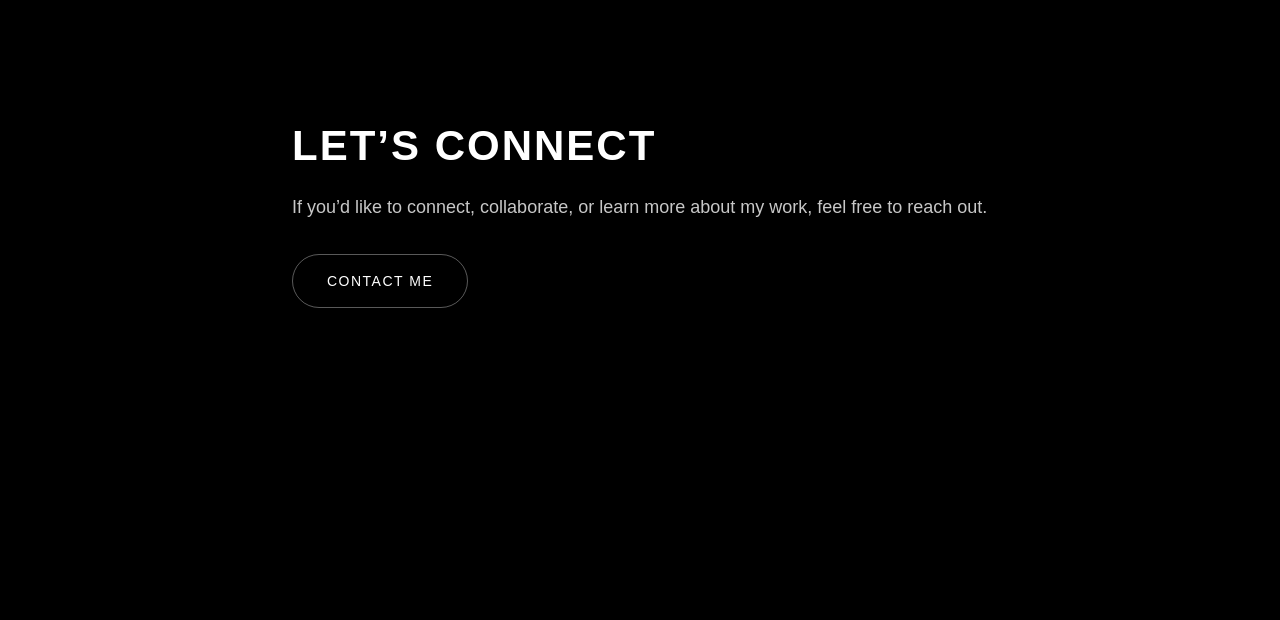
==== commit ba417506: "fixed wording" ====
--- a/index.html
+++ b/index.html
@@ -7,22 +7,18 @@
     <link rel="stylesheet" href="style.css" />
   </head>
   <body>
-
     <div id="starfield"></div>
 
+    <nav class="navbar">
+      <a href="index.html#top" class="logo">SOTIRO</a>
 
-<nav class="navbar">
-  <a href="index.html#top" class="logo">SOTIRO</a>
-
-  <ul class="nav-links">
-    <li><a href="index.html#about">About</a></li>
-    <li><a href="index.html#projects">Work</a></li>
-    <li><a href="profile.html">Profile</a></li>
-    <li><a href="contact.html">Contact</a></li>
-  </ul>
-</nav>
-
-    
+      <ul class="nav-links">
+        <li><a href="index.html#about">About</a></li>
+        <li><a href="index.html#projects">Work</a></li>
+        <li><a href="profile.html">Profile</a></li>
+        <li><a href="contact.html">Contact</a></li>
+      </ul>
+    </nav>
 
     <section id="top" class="hero fade-section">
       <div class="hero-content">
@@ -46,13 +42,13 @@
                 <span class="timeline-number">1</span>
                 <h3>Where I Started</h3>
                 <p>
-                  I’m Aaron Sotiropoulos, I am a Software Enginnering studdent
-                  at Flinders University. I was never the kid who was obsessed
-                  with computers, but I’ve always been interested in building
-                  things and learning how they work. In my mid highschool years
-                  I got into bulding PCs, and that’s when I started to get
-                  interested in hardware and software. Pass on through till end
-                  of highschool thinking what am I going to do with my life, I
+                  I’m Aaron Sotiropoulos, I am a Software Enginnering student at
+                  Flinders University. I was never the kid who was obsessed with
+                  computers, but I’ve always been interested in building things
+                  and learning how they work. In my mid highschool years I got
+                  into bulding PCs, and that’s when I started to get interested
+                  in hardware and software. Pass on through till end of
+                  highschool thinking what am I going to do with my life, I
                   decided to give software engineering a go not knowing a single
                   thing about it. Going into it I honestly had no idea what I
                   was in for, as the first semester passed on I struggled a lot
@@ -102,42 +98,43 @@
     </section>
 
     <section id="projects" class="content-section fade-section">
-  <div class="section-inner">
-    <h2>Work & Projects</h2>
+      <div class="section-inner">
+        <h2>Work & Projects</h2>
 
-    <div class="projects-grid">
-      <div class="project-card">
-        <h3>LDC Strategies — AI Automation</h3>
-        <p>
-          A collection of practical AI-driven automation work developed through LDC Strategies,
-          focused on workflow design, process improvement, and building useful systems with
-          real-world business value.
-        </p>
-        <a href="ldc.html" class="demo-btn">View Work</a>
+        <div class="projects-grid">
+          <div class="project-card">
+            <h3>LDC Strategies — AI Automation</h3>
+            <p>
+              A collection of practical AI-driven automation work developed
+              through LDC Strategies, focused on workflow design, process
+              improvement, and building useful systems with real-world business
+              value.
+            </p>
+            <a href="ldc.html" class="demo-btn">View Work</a>
+          </div>
+
+          <div class="project-card">
+            <h3>Kicco Finance Web App</h3>
+            <p>
+              An end-to-end prototype web application created for a family
+              business to explore financial tracking, business insights, and
+              operational visibility through a clean and practical interface.
+            </p>
+            <a href="kicco.html" class="demo-btn">View Project</a>
+          </div>
+
+          <div class="project-card">
+            <h3>Portfolio Website</h3>
+            <p>
+              A personal portfolio website designed and built to showcase my
+              background, work, projects, and contact details through a minimal
+              black-and-white digital experience.
+            </p>
+            <a href="#top" class="demo-btn">Live</a>
+          </div>
+        </div>
       </div>
-
-      <div class="project-card">
-        <h3>Kicco Finance Web App</h3>
-        <p>
-          An end-to-end prototype web application created for a family business to explore
-          financial tracking, business insights, and operational visibility through a clean
-          and practical interface.
-        </p>
-        <a href="kicco.html" class="demo-btn">View Project</a>
-      </div>
-
-      <div class="project-card">
-        <h3>Portfolio Website</h3>
-        <p>
-          A personal portfolio website designed and built to showcase my background, work,
-          projects, and contact details through a minimal black-and-white digital experience.
-        </p>
-        <a href="#top" class="demo-btn">Live</a>
-      </div>
-    </div>
-  </div>
-</section>
-    
+    </section>
 
     <section id="contact" class="content-section">
       <div class="section-inner narrow contact-section fade-section">
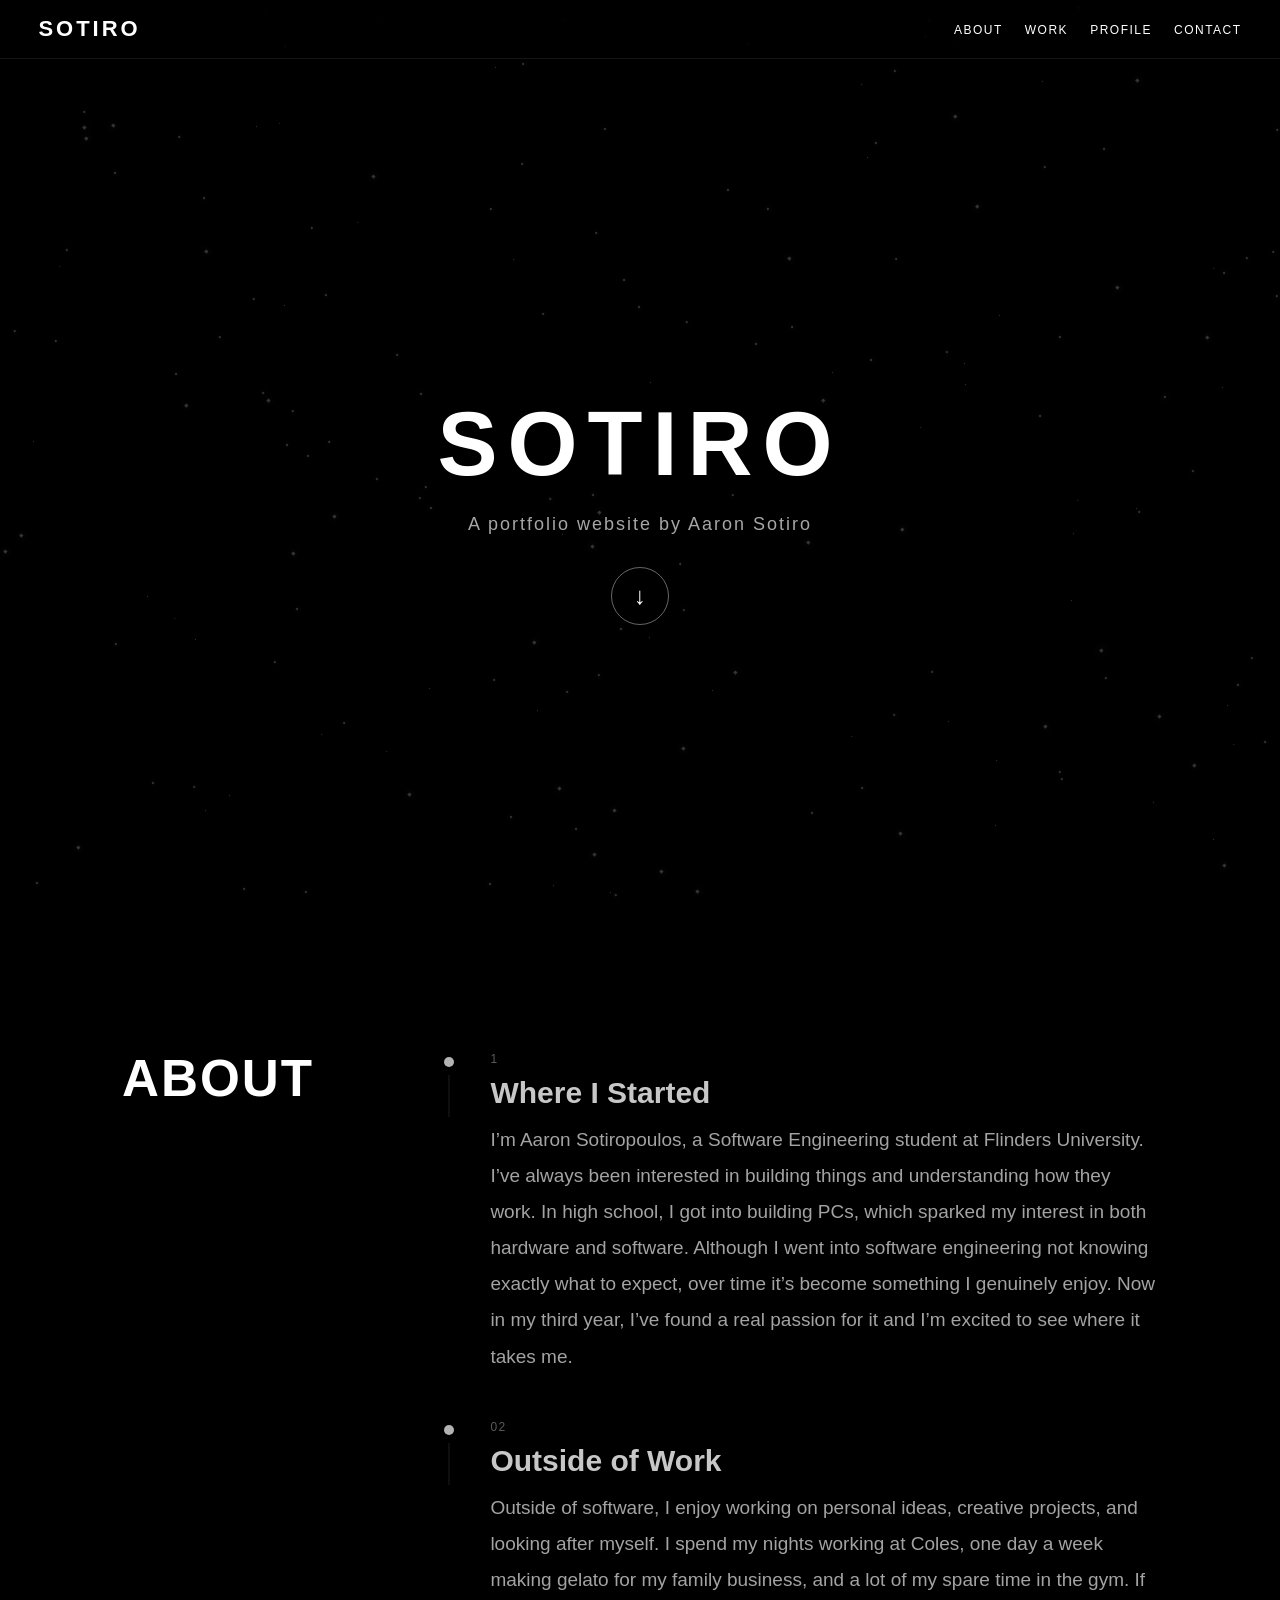
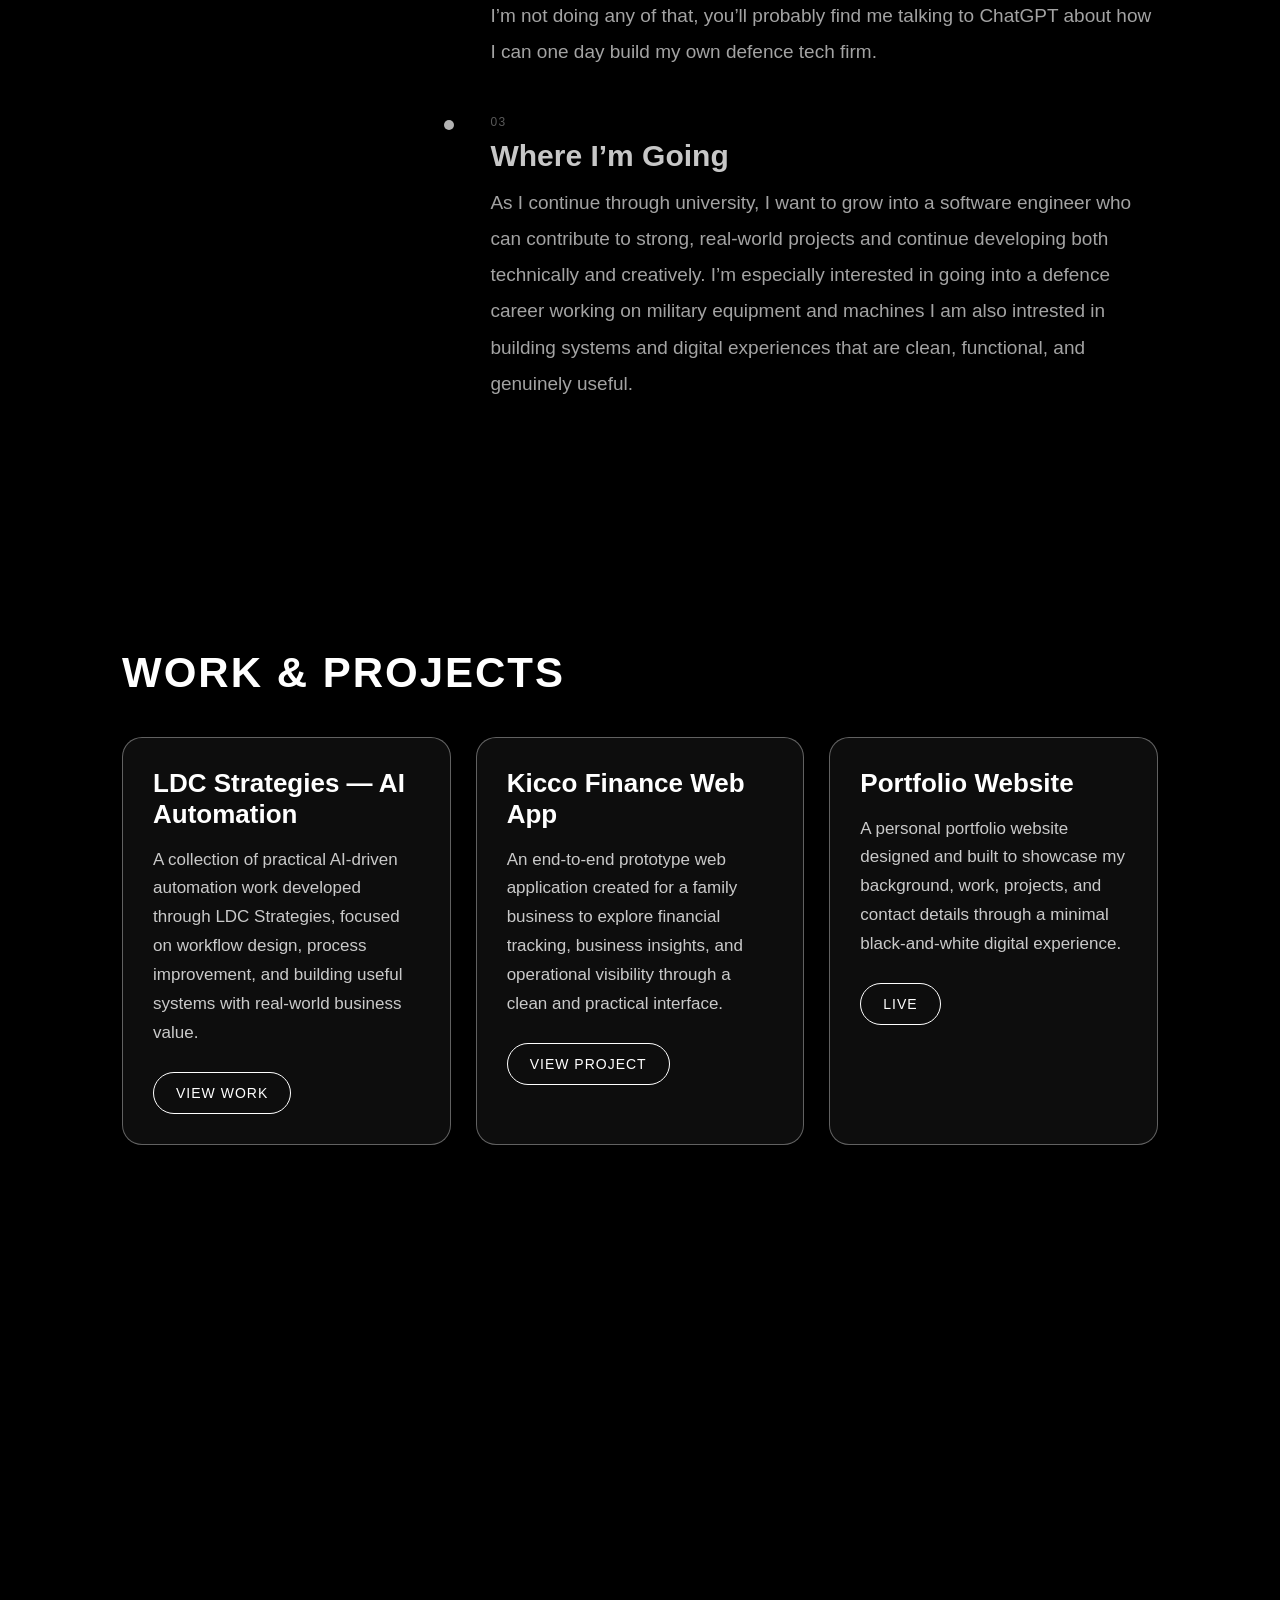
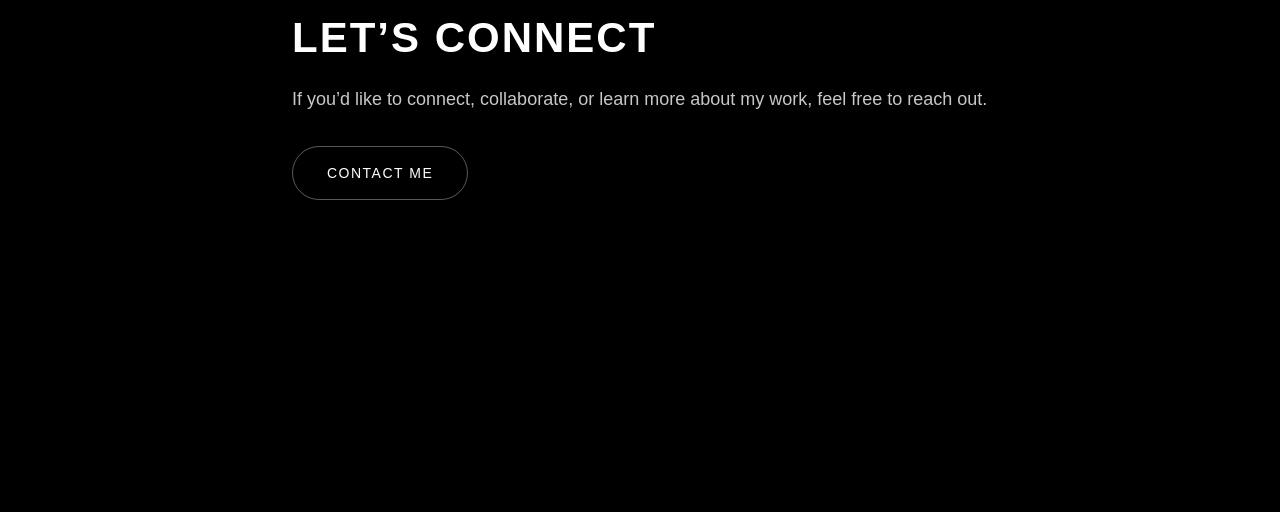
==== commit 6585f855: "Update personal description in the about section for clarity and relevance" ====
--- a/index.html
+++ b/index.html
@@ -23,7 +23,7 @@
     <section id="top" class="hero fade-section">
       <div class="hero-content">
         <h1>SOTIRO</h1>
-        <p>Explore Sotiro</p>
+        <p>A portfolio website by Aaron Sotiro</p>
         <a href="#about" class="scroll-circle">↓</a>
       </div>
     </section>
@@ -42,20 +42,13 @@
                 <span class="timeline-number">1</span>
                 <h3>Where I Started</h3>
                 <p>
-                  I’m Aaron Sotiropoulos, I am a Software Enginnering student at
-                  Flinders University. I was never the kid who was obsessed with
-                  computers, but I’ve always been interested in building things
-                  and learning how they work. In my mid highschool years I got
-                  into bulding PCs, and that’s when I started to get interested
-                  in hardware and software. Pass on through till end of
-                  highschool thinking what am I going to do with my life, I
-                  decided to give software engineering a go not knowing a single
-                  thing about it. Going into it I honestly had no idea what I
-                  was in for, as the first semester passed on I struggled a lot
-                  with it all. However going onto my second year everything was
-                  slowly starting to make sense. Now I’m in my third year and
-                  I’m loving it, I’ve found a passion for software engineering
-                  and I’m excited to see where it takes me.
+                  I’m Aaron Sotiropoulos, a Software Engineering student at Flinders University. 
+                  I’ve always been interested in building things and understanding how they work.
+                   In high school, I got into building PCs, which sparked my interest in both 
+                   hardware and software. Although I went into software engineering not knowing
+                    exactly what to expect, over time it’s become something I genuinely enjoy. Now 
+                    in my third year, I’ve found a real passion for it and I’m excited to see where
+                     it takes me.
                 </p>
               </div>
             </div>
@@ -66,12 +59,16 @@
                 <span class="timeline-number">02</span>
                 <h3>Outside of Work</h3>
                 <p>
-                  Outside of software, I enjoy working on personal ideas,
-                  creative projects, and taking care of my self. I spend my
-                  nights working at Coles and spend one day a week making gelato
-                  for my family buiness. I also gym often and if im not in the
-                  gym youll see me talking to chatGPT on how I can create my
-                  defence tech firm.
+                  Outside of software, I enjoy working on personal ideas, 
+                  creative projects, and looking after myself. I spend my 
+                  nights working at Coles, one day a week making gelato for 
+                  my family business, and a lot of my spare time in the gym.
+                   If I’m not doing any of that, you’ll probably find me talking 
+                   to ChatGPT about how I can one day build my own defence tech firm.
+
+
+
+
                 </p>
               </div>
             </div>
--- a/style.css
+++ b/style.css
@@ -407,6 +407,7 @@
   flex-direction: column;
   gap: 18px;
   width: 100%;
+  padding-bottom: 24px;
 }
 
 .form-row {
@@ -601,14 +602,17 @@
   }
 }
 @media (max-width: 980px) {
-  .profile-layout {
-    grid-template-columns: 1fr;
-    gap: 30px;
-  }
-
-  .profile-left {
-    position: static;
-  }
+.profile-layout {
+  display: grid;
+  grid-template-columns: 320px 1fr;
+  gap: clamp(36px, 6vw, 90px);
+  align-items: start;
+}
+
+.profile-left {
+  position: sticky;
+  top: 120px;
+}
 
   .profile-left h1 {
     max-width: 100%;
@@ -930,4 +934,111 @@
 
 .mock-browser-bar span:nth-child(3) {
   background: #28c840;
+}
+
+/* =========================
+   PROFILE MOBILE FIXES
+========================= */
+@media (max-width: 900px) {
+  .profile-page {
+    padding: 110px 0 50px;
+  }
+
+  .profile-layout {
+    grid-template-columns: 1fr;
+    gap: 28px;
+  }
+
+  .profile-left {
+    position: static;
+  }
+
+  .profile-left h1 {
+    max-width: 100%;
+    font-size: clamp(28px, 8vw, 40px);
+    line-height: 1.2;
+  }
+
+  .profile-tabs {
+    gap: 10px;
+    margin-bottom: 24px;
+  }
+
+  .profile-tab {
+    padding: 12px 16px;
+    font-size: 11px;
+    letter-spacing: 1px;
+  }
+
+  .profile-panels {
+    min-height: auto;
+  }
+
+  .profile-item h3,
+  .skill-group h3 {
+    font-size: 21px;
+  }
+}
+
+@media (max-width: 480px) {
+  .profile-page {
+    padding: 100px 0 40px;
+  }
+
+  .profile-layout {
+    gap: 22px;
+  }
+
+  .profile-kicker {
+    margin-bottom: 12px;
+  }
+
+  .profile-left h1 {
+    font-size: 28px;
+  }
+
+  .profile-tabs {
+    display: grid;
+    grid-template-columns: 1fr;
+    gap: 10px;
+  }
+
+  .profile-tab {
+    width: 100%;
+    text-align: center;
+    padding: 14px 16px;
+    border-radius: 14px;
+  }
+
+  .profile-panel p {
+    font-size: 16px;
+    line-height: 1.8;
+  }
+
+  .profile-item {
+    padding: 0 0 20px;
+    margin-bottom: 20px;
+  }
+
+  .profile-item span {
+    font-size: 11px;
+    margin-bottom: 8px;
+  }
+
+  .profile-item h3,
+  .skill-group h3 {
+    font-size: 19px;
+    margin-bottom: 10px;
+  }
+
+  .skill-pills {
+    gap: 10px;
+  }
+
+  .skill-pills span {
+    width: 100%;
+    text-align: center;
+    padding: 12px 14px;
+    font-size: 13px;
+  }
 }
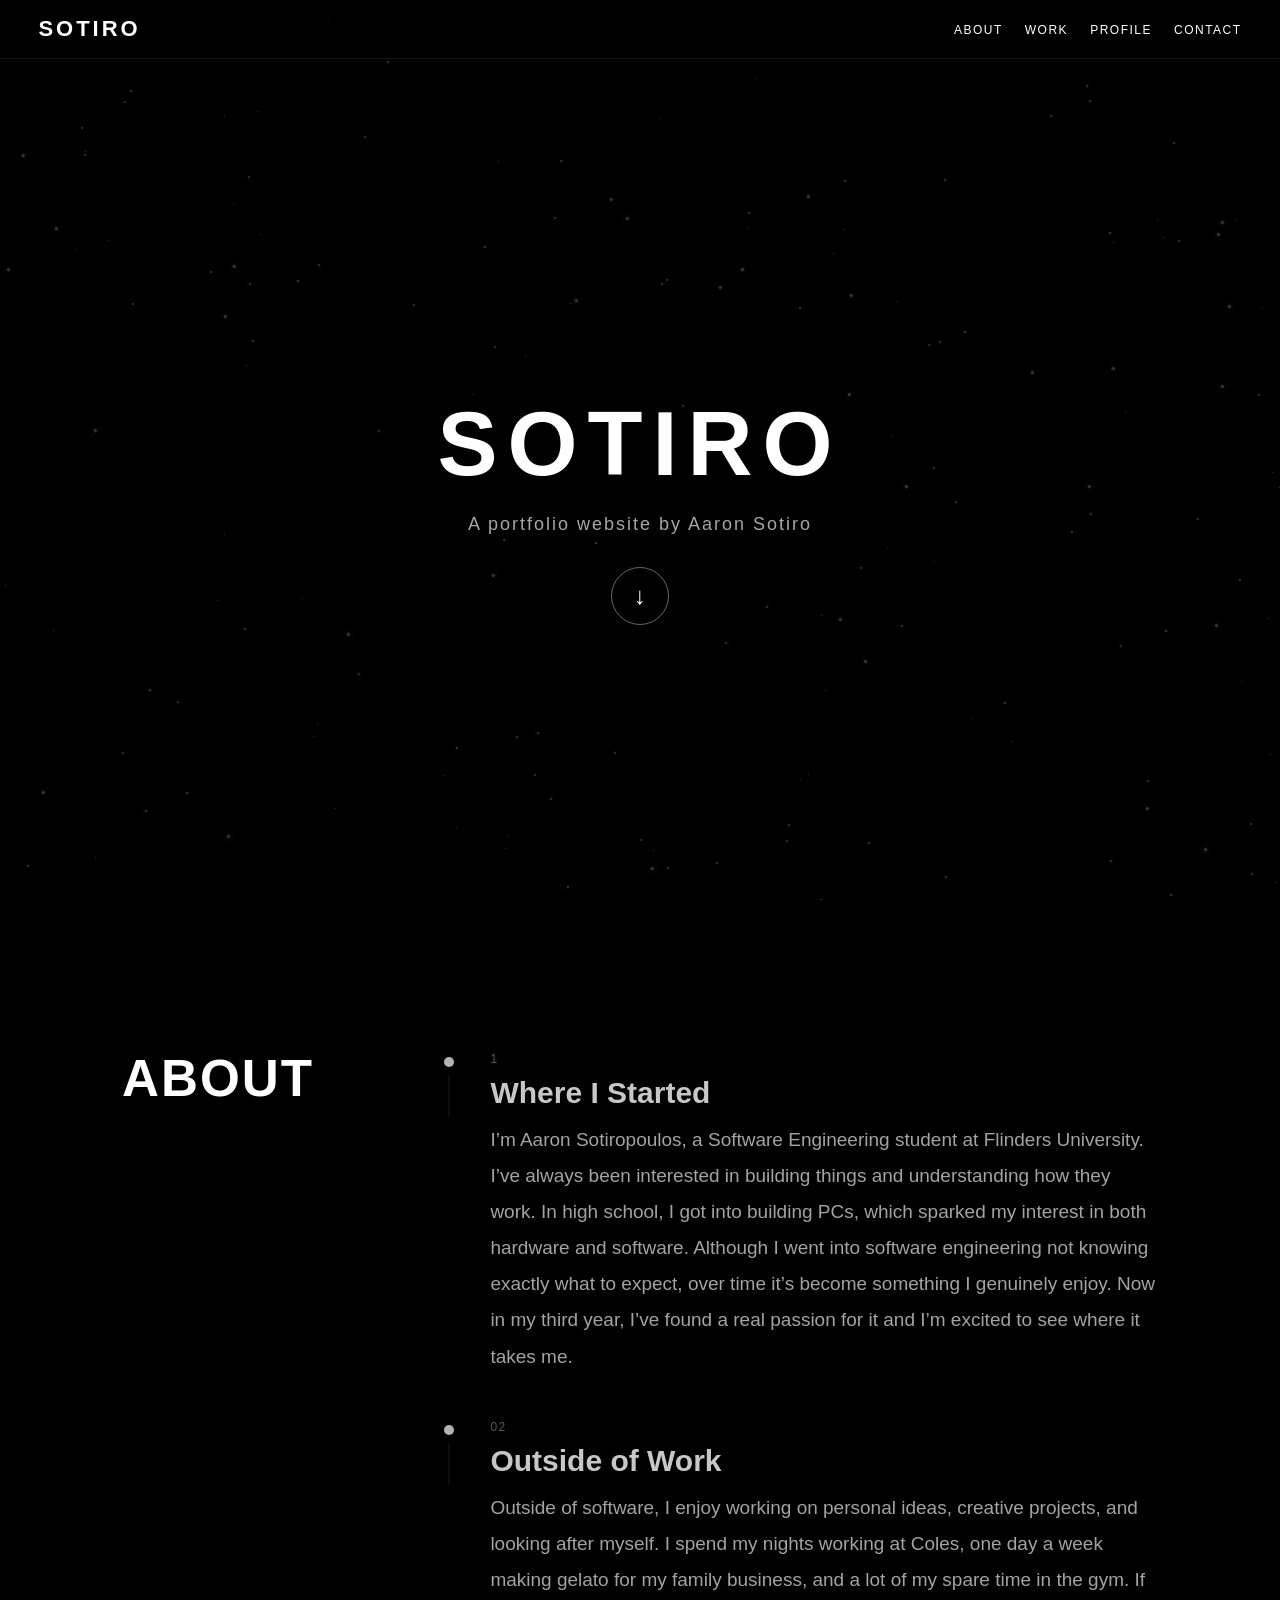
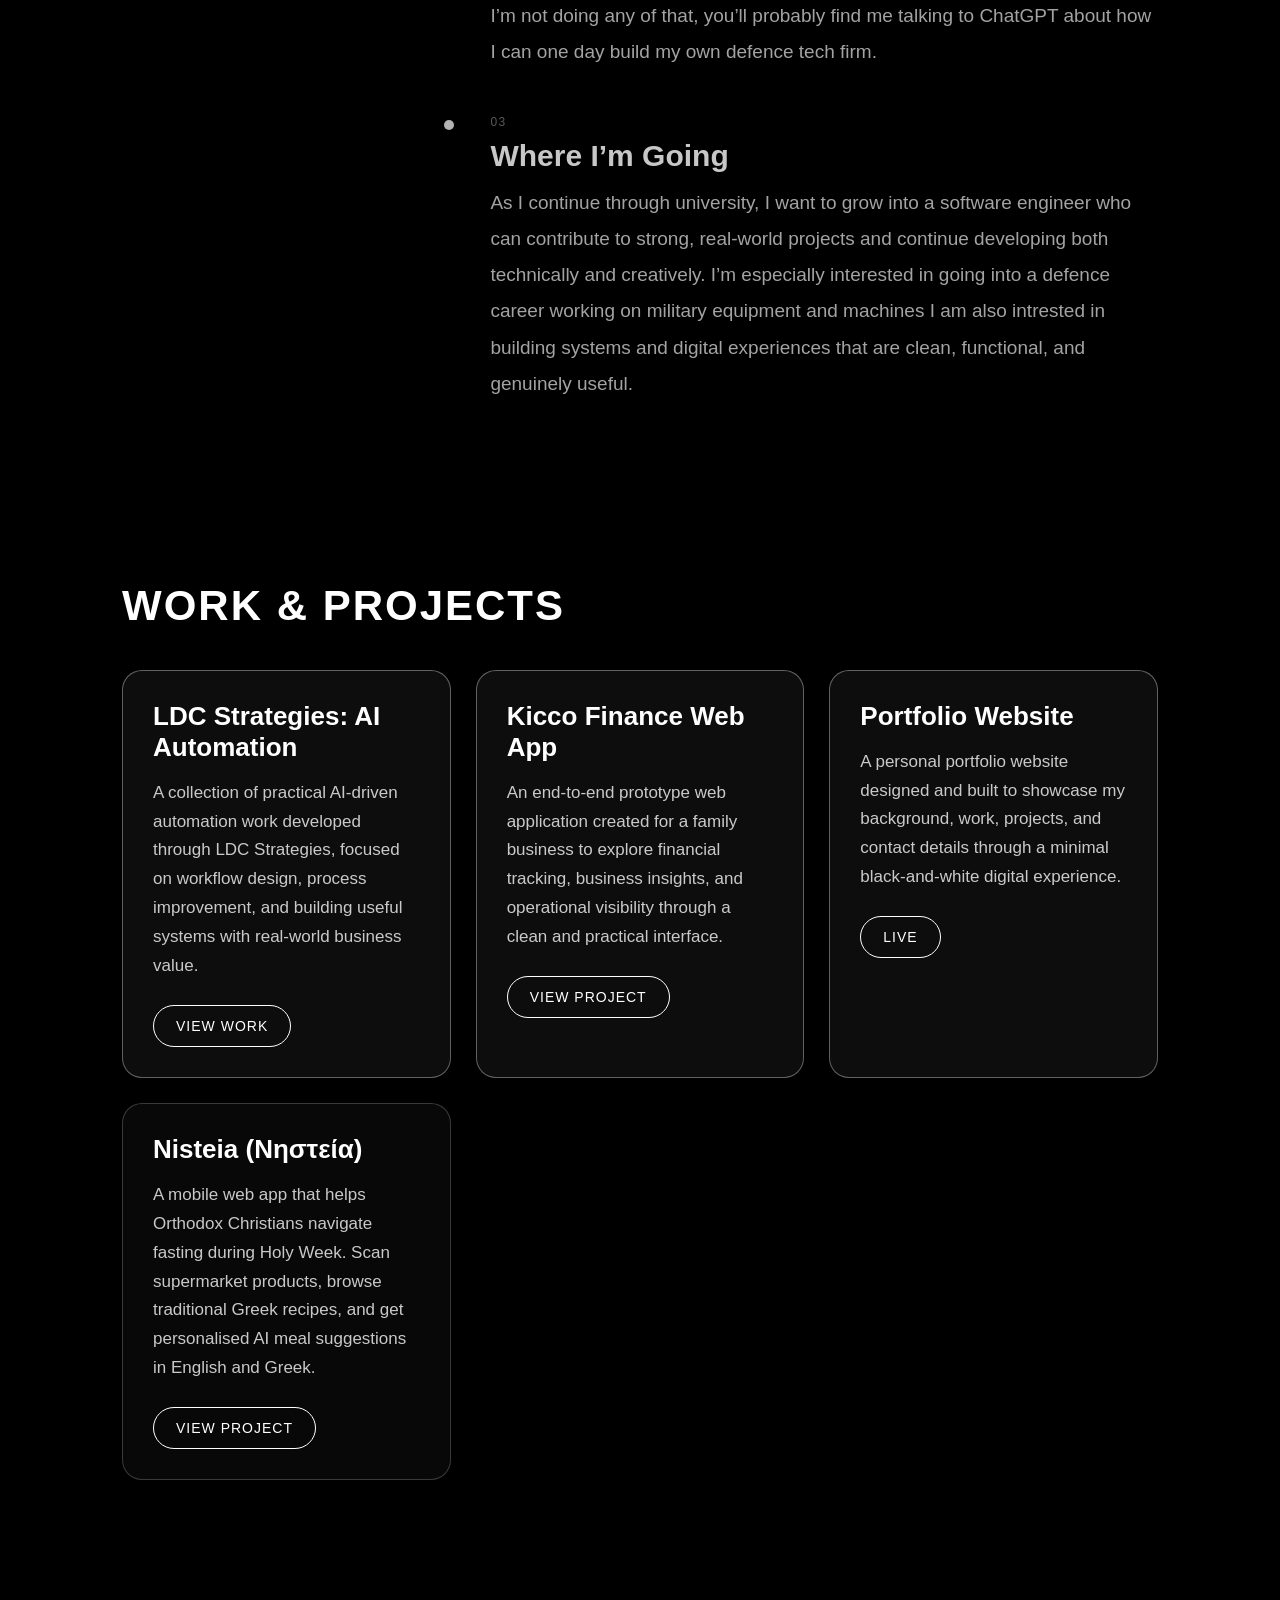
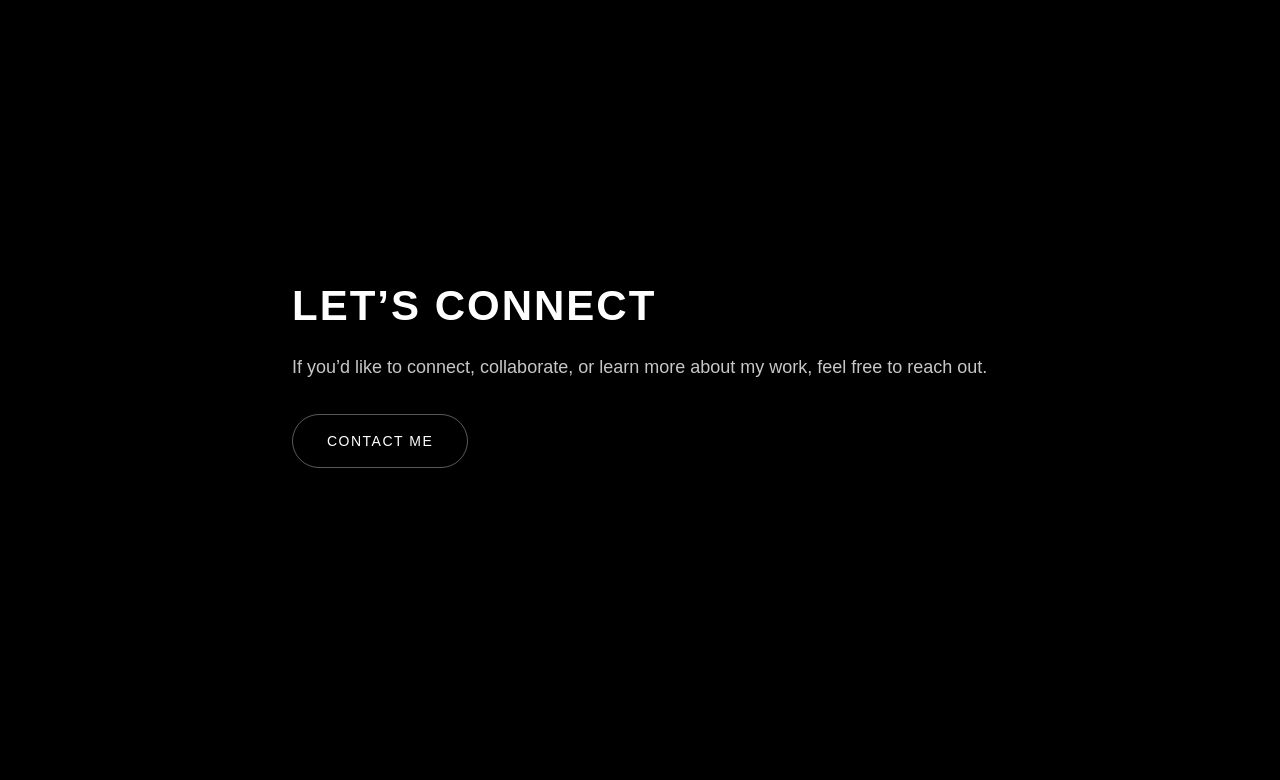
==== commit 04b6ad86: "Remove all dashes site-wide, rephrase for natural flow Co-Authored-By: Claude Sonnet 4.6 <noreply@an" ====
--- a/index.html
+++ b/index.html
@@ -42,13 +42,15 @@
                 <span class="timeline-number">1</span>
                 <h3>Where I Started</h3>
                 <p>
-                  I’m Aaron Sotiropoulos, a Software Engineering student at Flinders University. 
-                  I’ve always been interested in building things and understanding how they work.
-                   In high school, I got into building PCs, which sparked my interest in both 
-                   hardware and software. Although I went into software engineering not knowing
-                    exactly what to expect, over time it’s become something I genuinely enjoy. Now 
-                    in my third year, I’ve found a real passion for it and I’m excited to see where
-                     it takes me.
+                  I’m Aaron Sotiropoulos, a Software Engineering student at
+                  Flinders University. I’ve always been interested in building
+                  things and understanding how they work. In high school, I got
+                  into building PCs, which sparked my interest in both hardware
+                  and software. Although I went into software engineering not
+                  knowing exactly what to expect, over time it’s become
+                  something I genuinely enjoy. Now in my third year, I’ve found
+                  a real passion for it and I’m excited to see where it takes
+                  me.
                 </p>
               </div>
             </div>
@@ -59,16 +61,12 @@
                 <span class="timeline-number">02</span>
                 <h3>Outside of Work</h3>
                 <p>
-                  Outside of software, I enjoy working on personal ideas, 
-                  creative projects, and looking after myself. I spend my 
-                  nights working at Coles, one day a week making gelato for 
-                  my family business, and a lot of my spare time in the gym.
-                   If I’m not doing any of that, you’ll probably find me talking 
-                   to ChatGPT about how I can one day build my own defence tech firm.
-
-
-
-
+                  Outside of software, I enjoy working on personal ideas,
+                  creative projects, and looking after myself. I spend my nights
+                  working at Coles, one day a week making gelato for my family
+                  business, and a lot of my spare time in the gym. If I’m not
+                  doing any of that, you’ll probably find me talking to ChatGPT
+                  about how I can one day build my own defence tech firm.
                 </p>
               </div>
             </div>
@@ -100,7 +98,7 @@
 
         <div class="projects-grid">
           <div class="project-card">
-            <h3>LDC Strategies — AI Automation</h3>
+            <h3>LDC Strategies: AI Automation</h3>
             <p>
               A collection of practical AI-driven automation work developed
               through LDC Strategies, focused on workflow design, process
@@ -129,6 +127,16 @@
             </p>
             <a href="#top" class="demo-btn">Live</a>
           </div>
+
+          <div class="project-card">
+            <h3>Nisteia (Νηστεία)</h3>
+            <p>
+              A mobile web app that helps Orthodox Christians navigate fasting during
+              Holy Week. Scan supermarket products, browse traditional Greek recipes,
+              and get personalised AI meal suggestions in English and Greek.
+            </p>
+            <a href="nisteia.html" class="demo-btn">View Project</a>
+          </div>
         </div>
       </div>
     </section>
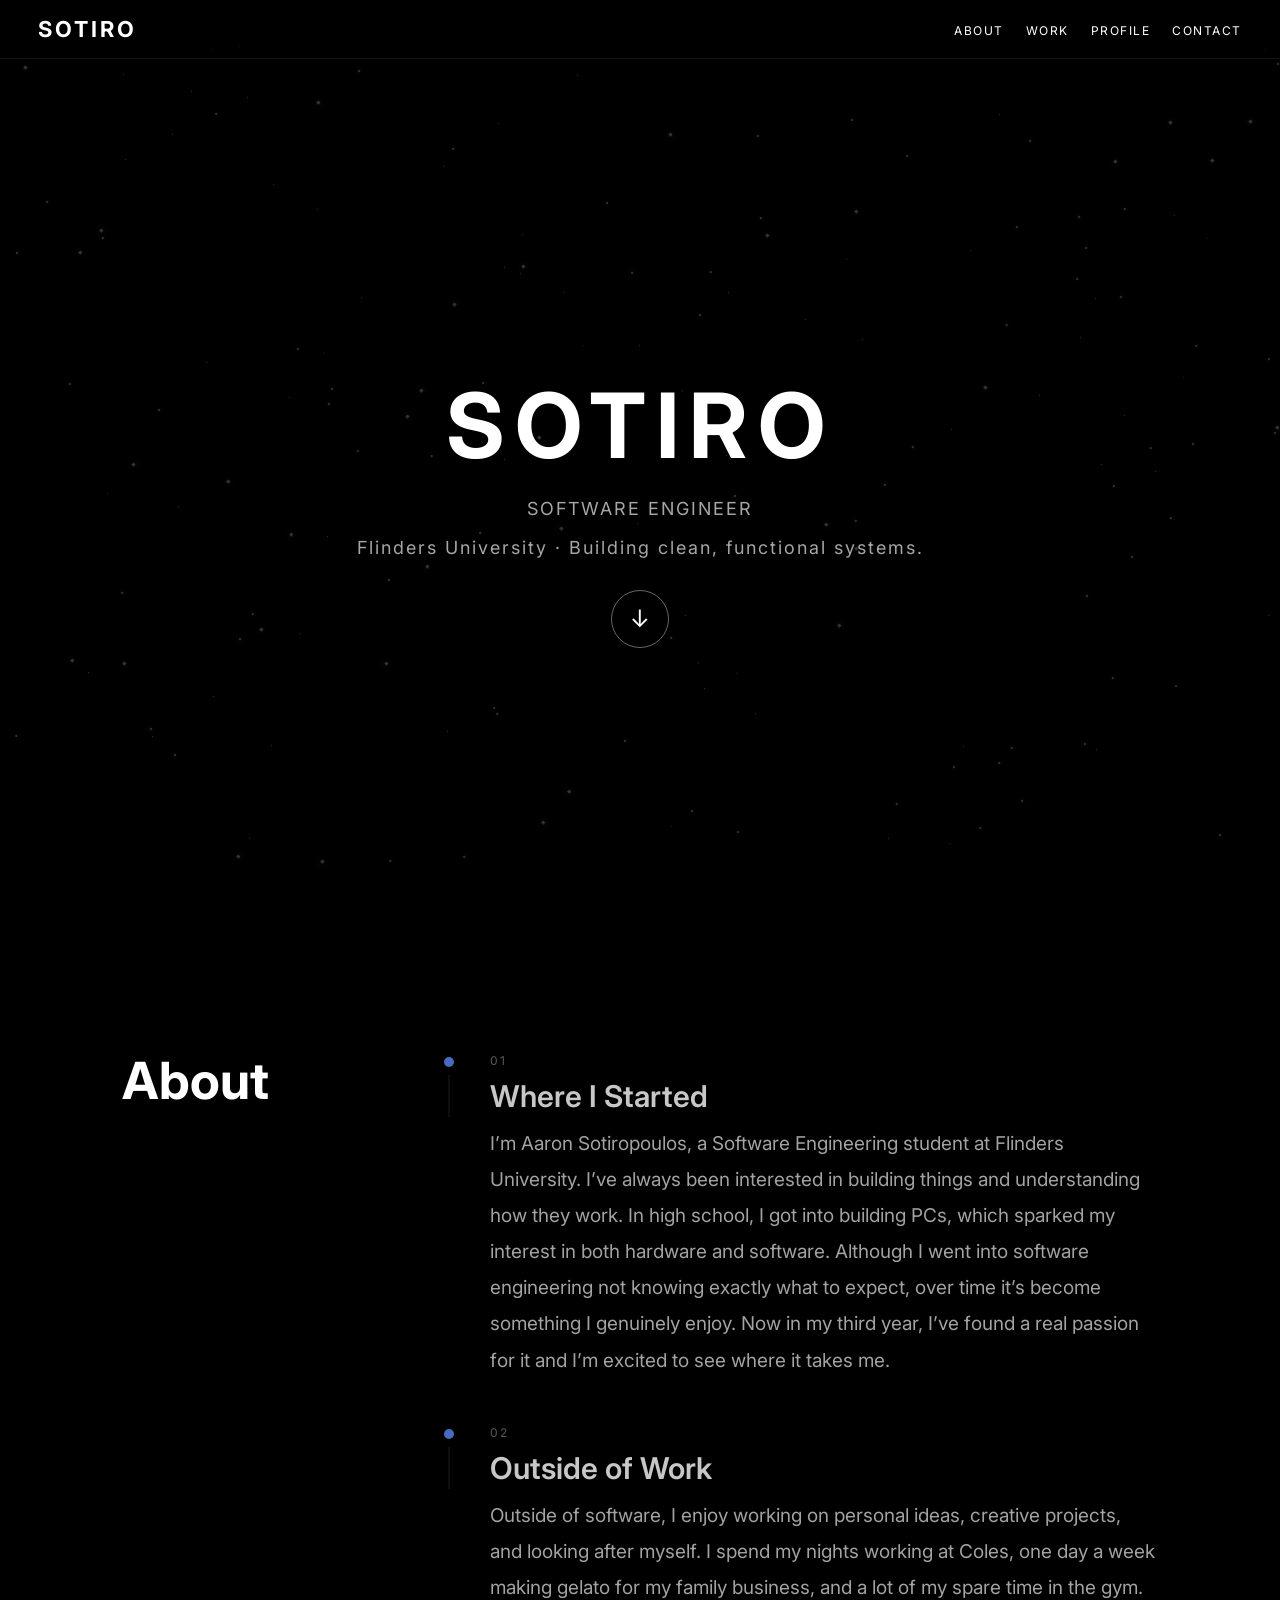
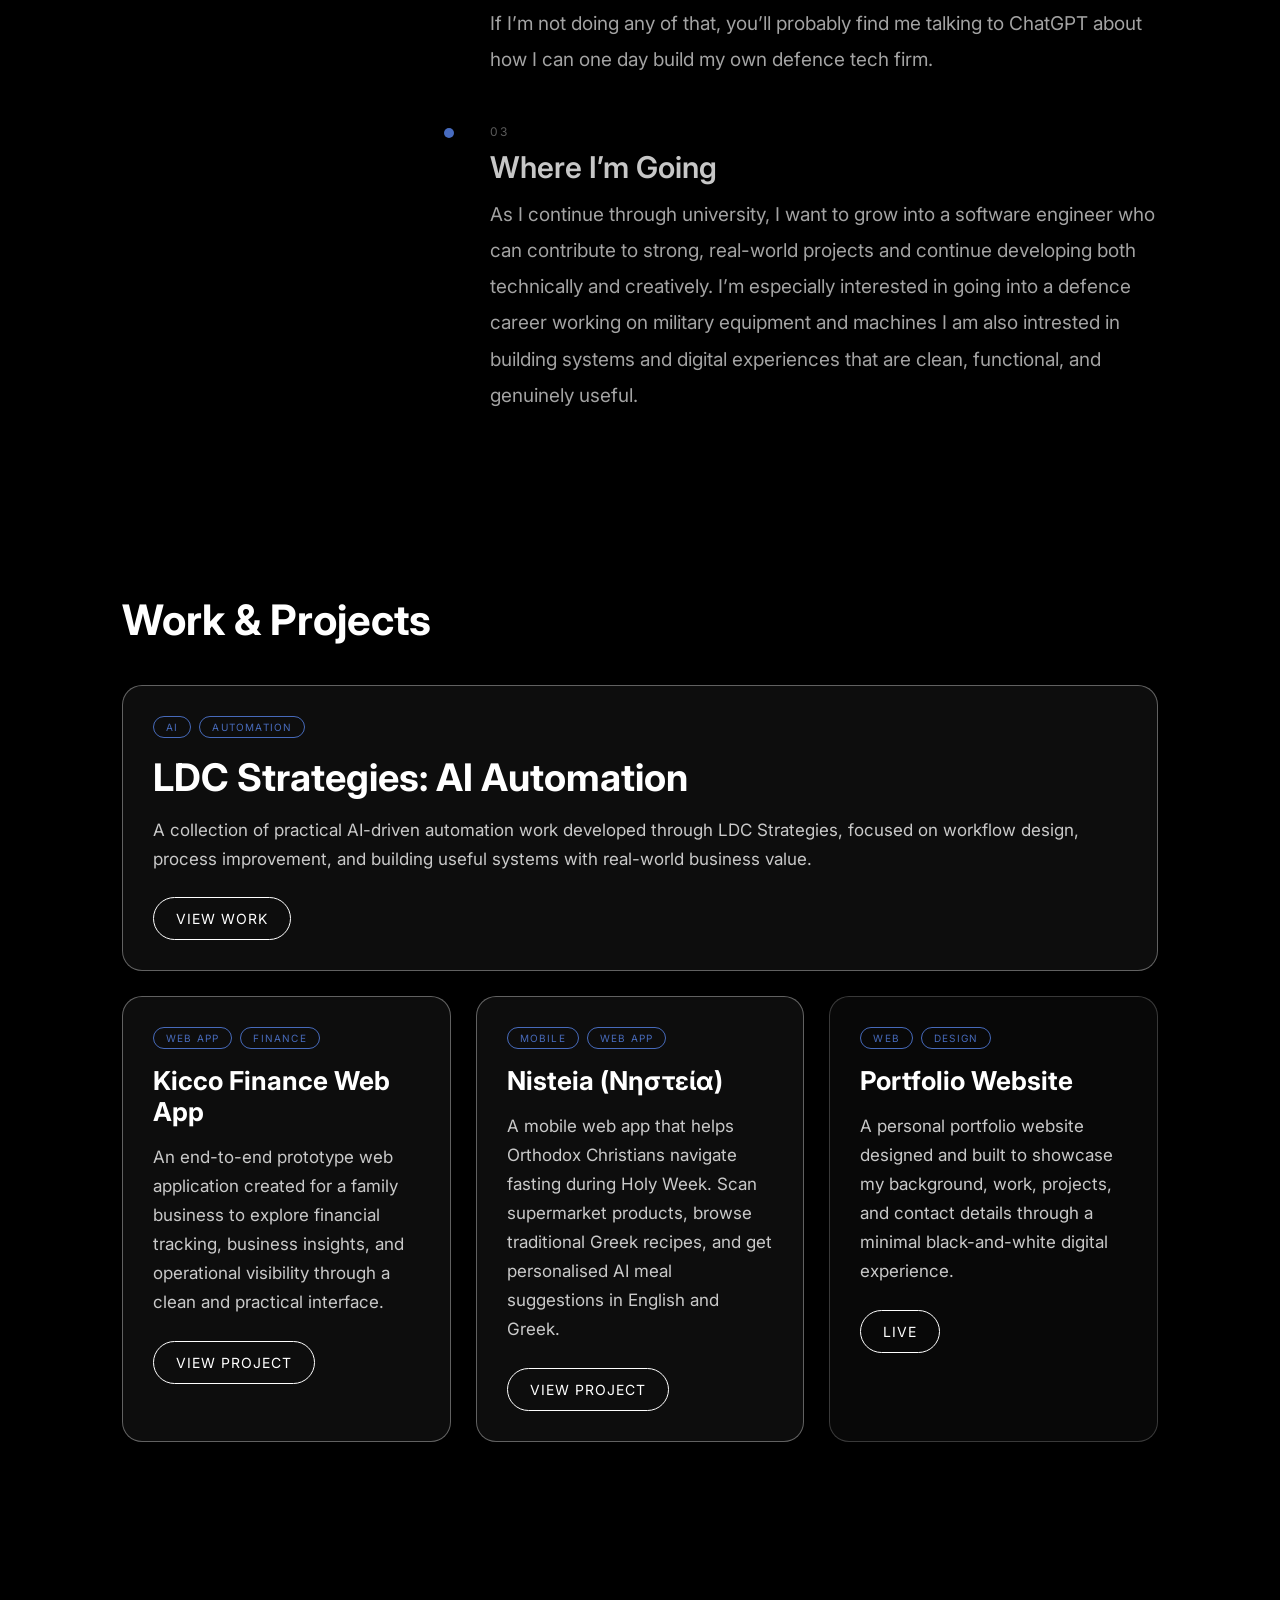
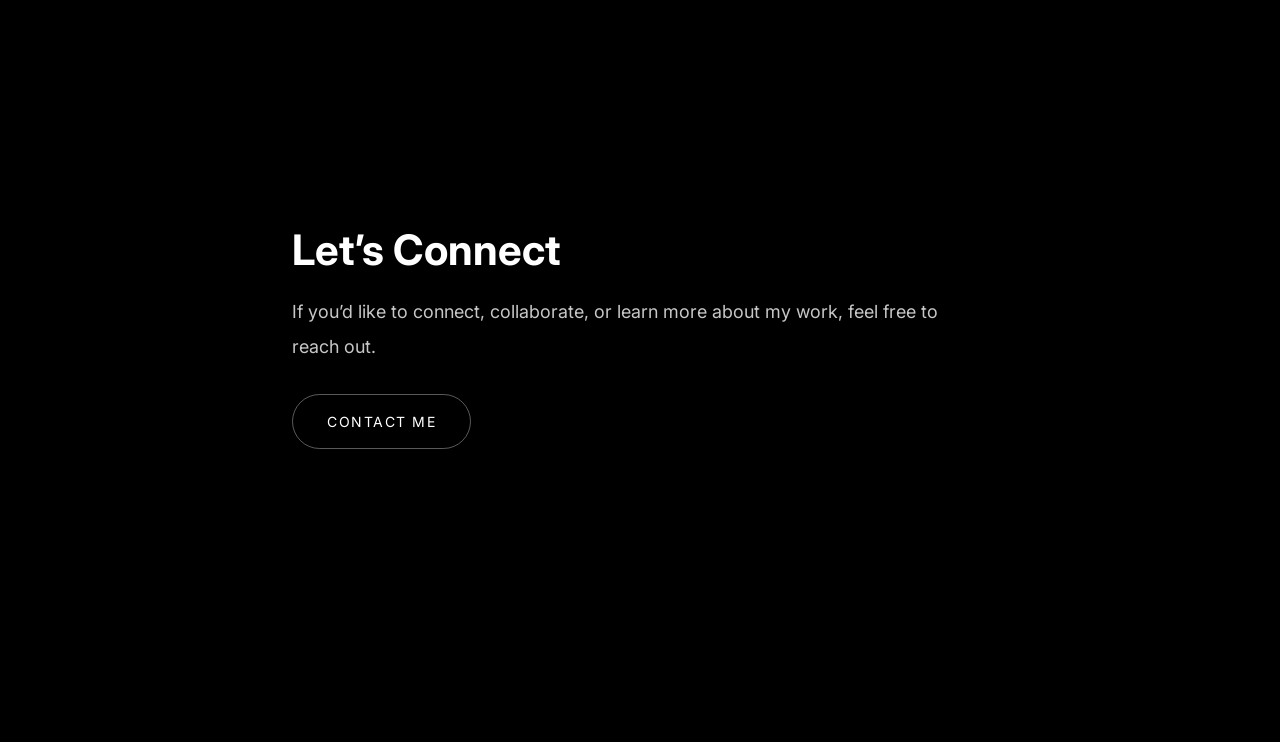
==== commit 58068efe: "Overhaul portfolio UI: font, accent colour, typography, hero, and project cards - Add Inter font via" ====
--- a/index.html
+++ b/index.html
@@ -23,7 +23,8 @@
     <section id="top" class="hero fade-section">
       <div class="hero-content">
         <h1>SOTIRO</h1>
-        <p>A portfolio website by Aaron Sotiro</p>
+        <p class="hero-role">Software Engineer</p>
+        <p class="hero-sub">Flinders University &middot; Building clean, functional systems.</p>
         <a href="#about" class="scroll-circle">↓</a>
       </div>
     </section>
@@ -39,7 +40,7 @@
             <div class="timeline-item">
               <div class="timeline-marker"></div>
               <div class="timeline-content">
-                <span class="timeline-number">1</span>
+                <span class="timeline-number">01</span>
                 <h3>Where I Started</h3>
                 <p>
                   I’m Aaron Sotiropoulos, a Software Engineering student at
@@ -97,7 +98,11 @@
         <h2>Work & Projects</h2>
 
         <div class="projects-grid">
-          <div class="project-card">
+          <div class="project-card featured">
+            <div class="project-tags">
+              <span class="project-tag">AI</span>
+              <span class="project-tag">Automation</span>
+            </div>
             <h3>LDC Strategies: AI Automation</h3>
             <p>
               A collection of practical AI-driven automation work developed
@@ -109,6 +114,10 @@
           </div>
 
           <div class="project-card">
+            <div class="project-tags">
+              <span class="project-tag">Web App</span>
+              <span class="project-tag">Finance</span>
+            </div>
             <h3>Kicco Finance Web App</h3>
             <p>
               An end-to-end prototype web application created for a family
@@ -119,6 +128,24 @@
           </div>
 
           <div class="project-card">
+            <div class="project-tags">
+              <span class="project-tag">Mobile</span>
+              <span class="project-tag">Web App</span>
+            </div>
+            <h3>Nisteia (Νηστεία)</h3>
+            <p>
+              A mobile web app that helps Orthodox Christians navigate fasting during
+              Holy Week. Scan supermarket products, browse traditional Greek recipes,
+              and get personalised AI meal suggestions in English and Greek.
+            </p>
+            <a href="nisteia.html" class="demo-btn">View Project</a>
+          </div>
+
+          <div class="project-card">
+            <div class="project-tags">
+              <span class="project-tag">Web</span>
+              <span class="project-tag">Design</span>
+            </div>
             <h3>Portfolio Website</h3>
             <p>
               A personal portfolio website designed and built to showcase my
@@ -126,16 +153,6 @@
               black-and-white digital experience.
             </p>
             <a href="#top" class="demo-btn">Live</a>
-          </div>
-
-          <div class="project-card">
-            <h3>Nisteia (Νηστεία)</h3>
-            <p>
-              A mobile web app that helps Orthodox Christians navigate fasting during
-              Holy Week. Scan supermarket products, browse traditional Greek recipes,
-              and get personalised AI meal suggestions in English and Greek.
-            </p>
-            <a href="nisteia.html" class="demo-btn">View Project</a>
           </div>
         </div>
       </div>
--- a/style.css
+++ b/style.css
@@ -1,11 +1,17 @@
+@import url('https://fonts.googleapis.com/css2?family=Inter:ital,wght@0,300;0,400;0,500;0,600;0,700;1,400&display=swap');
+
 /* =========================
    RESET / GLOBAL
 ========================= */
+:root {
+  --accent: #5B8AF5;
+}
+
 * {
   margin: 0;
   padding: 0;
   box-sizing: border-box;
-  font-family: Arial, sans-serif;
+  font-family: 'Inter', Arial, sans-serif;
 }
 
 html {
@@ -140,8 +146,6 @@
 .content-section h2 {
   font-size: clamp(28px, 4vw, 42px);
   margin-bottom: 20px;
-  text-transform: uppercase;
-  letter-spacing: 2px;
 }
 
 .content-section p {
@@ -167,8 +171,6 @@
 
 .about-left h2 {
   font-size: clamp(32px, 4vw, 52px);
-  text-transform: uppercase;
-  letter-spacing: 2px;
   margin: 0;
 }
 
@@ -201,7 +203,7 @@
   height: 10px;
   margin-top: 8px;
   border-radius: 50%;
-  background: rgba(255, 255, 255, 0.9);
+  background: var(--accent);
   position: relative;
 }
 
@@ -460,7 +462,8 @@
 
 .submit-btn {
   width: fit-content;
-  margin-top: 8px;
+  margin-top: 12px;
+  margin-bottom: 20px;
   padding: 16px 28px;
   border: 1px solid rgba(255, 255, 255, 0.24);
   background: transparent;
@@ -652,7 +655,7 @@
   font-size: 12px;
   text-transform: uppercase;
   letter-spacing: 1.8px;
-  color: rgba(255, 255, 255, 0.5);
+  color: var(--accent);
   margin-bottom: 18px;
 }
 
@@ -830,8 +833,6 @@
 .feature-section h2 {
   font-size: clamp(28px, 4vw, 42px);
   margin-bottom: 18px;
-  text-transform: uppercase;
-  letter-spacing: 2px;
 }
 
 .demo-section p,
@@ -1041,4 +1042,55 @@
     padding: 12px 14px;
     font-size: 13px;
   }
+}
+
+/* =========================
+   HERO ROLE
+========================= */
+.hero-role {
+  font-size: clamp(11px, 1.2vw, 13px);
+  text-transform: uppercase;
+  letter-spacing: 3px;
+  color: var(--accent);
+  margin-top: 16px;
+  margin-bottom: 6px;
+}
+
+.hero-sub {
+  font-size: clamp(13px, 1.5vw, 16px);
+  letter-spacing: 1px;
+  color: rgba(255, 255, 255, 0.5);
+  margin-top: 0;
+}
+
+/* =========================
+   PROJECT TAGS
+========================= */
+.project-tags {
+  display: flex;
+  gap: 8px;
+  flex-wrap: wrap;
+  margin-bottom: 16px;
+}
+
+.project-tag {
+  font-size: 10px;
+  text-transform: uppercase;
+  letter-spacing: 1.2px;
+  color: var(--accent);
+  border: 1px solid var(--accent);
+  border-radius: 999px;
+  padding: 4px 12px;
+  opacity: 0.75;
+}
+
+/* =========================
+   FEATURED PROJECT CARD
+========================= */
+.project-card.featured {
+  grid-column: 1 / -1;
+}
+
+.project-card.featured h3 {
+  font-size: clamp(26px, 3vw, 38px);
 }
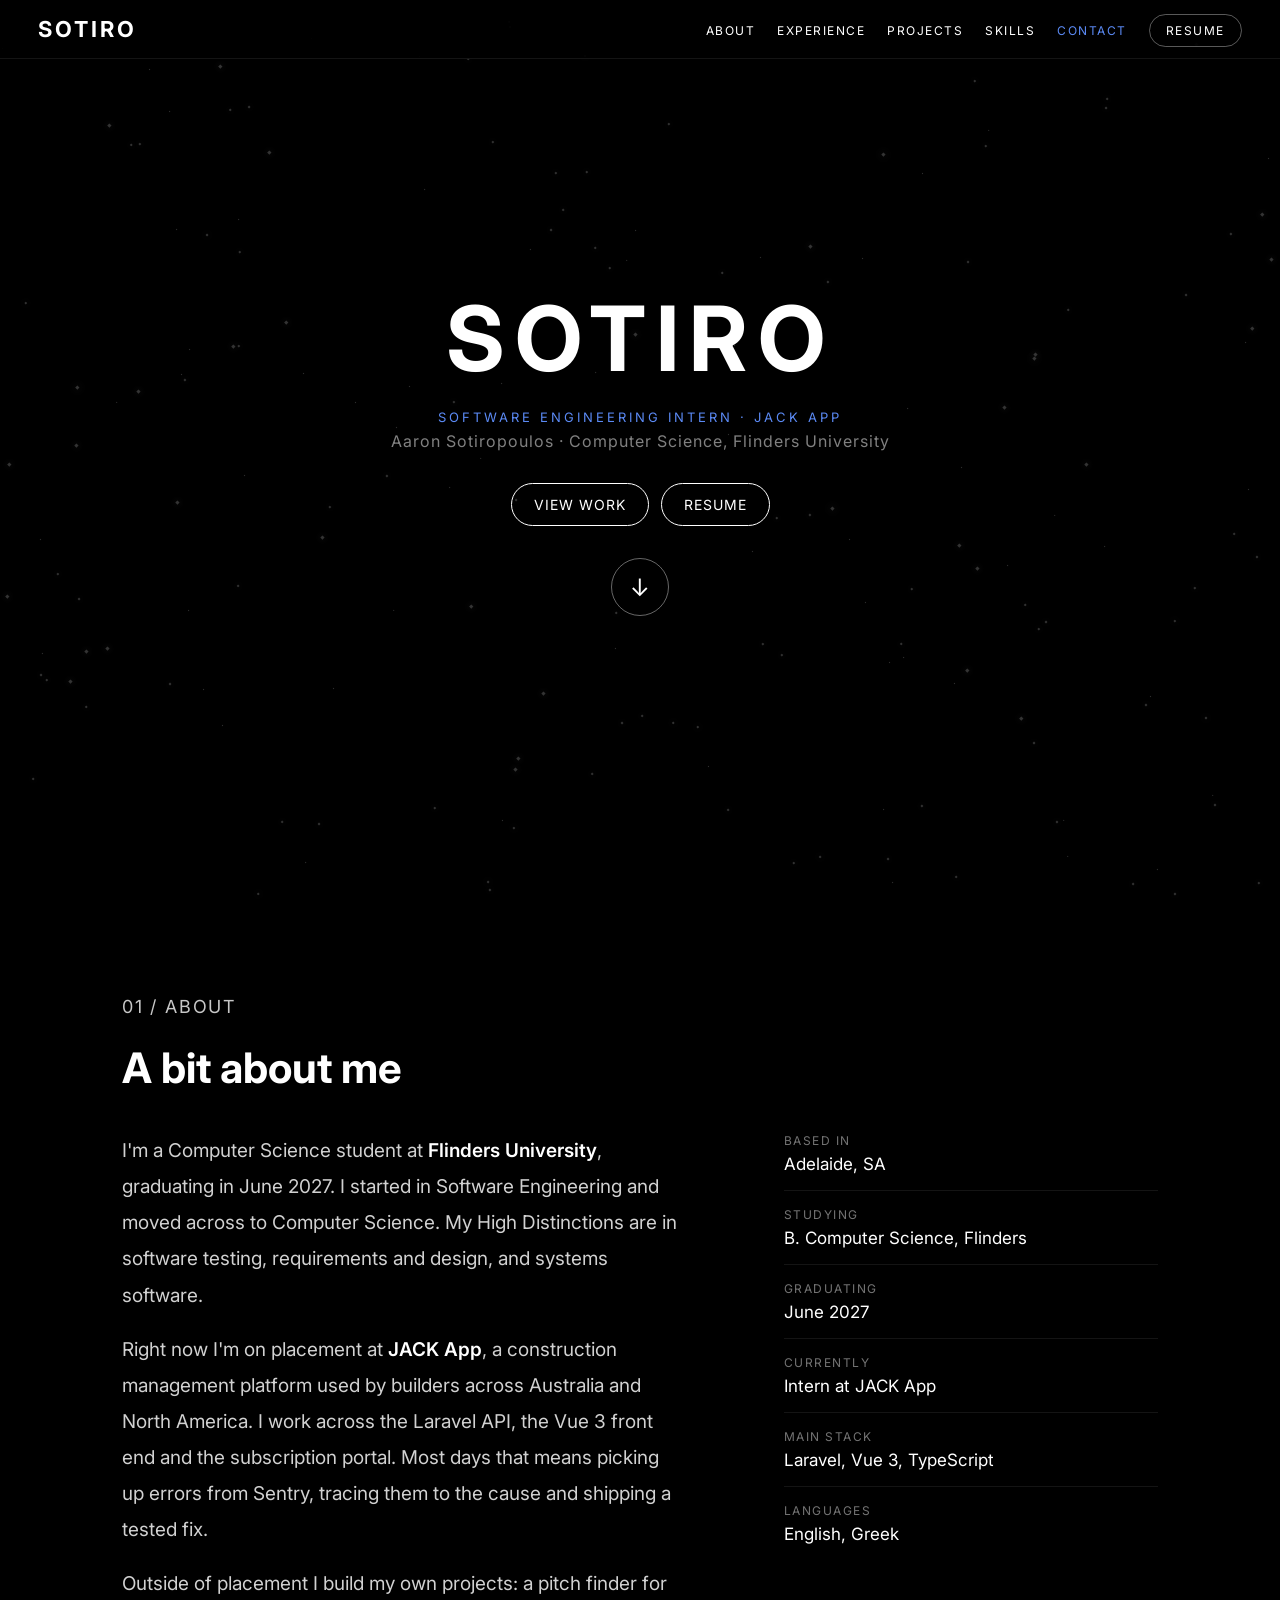
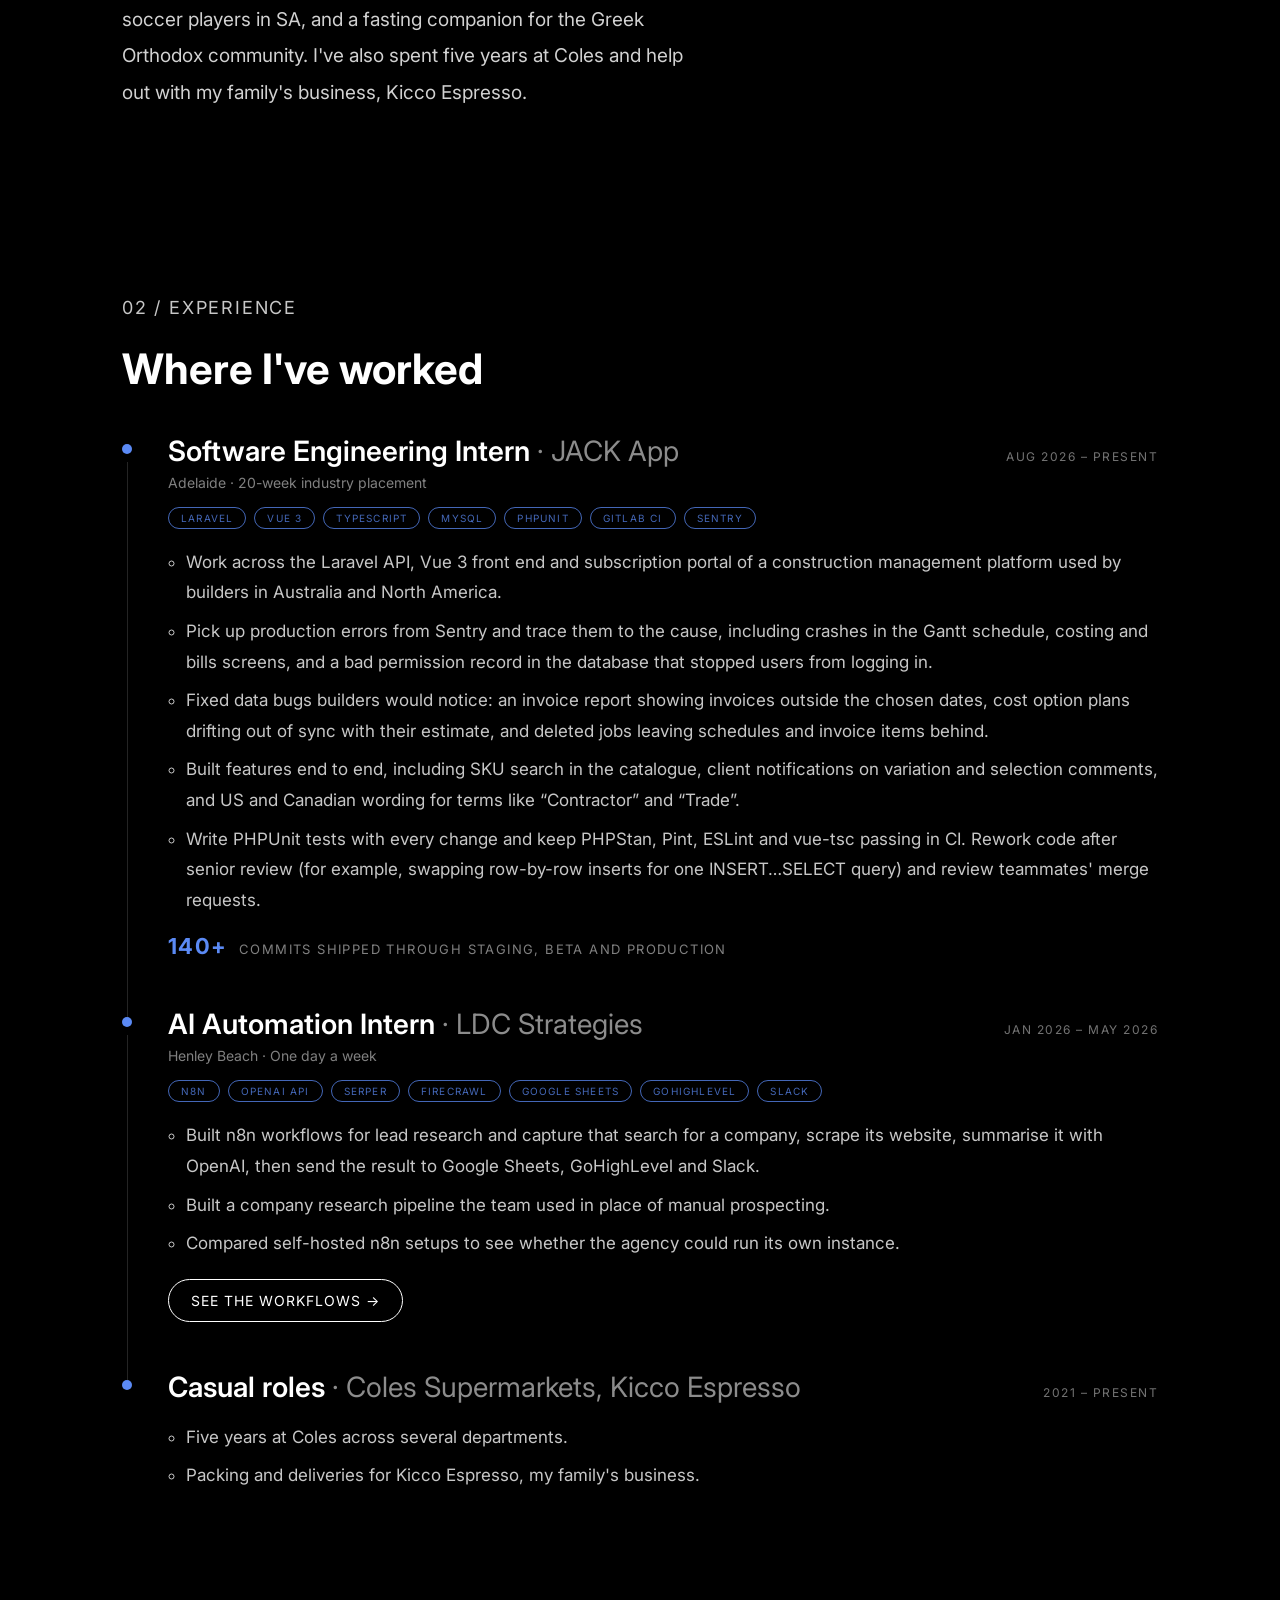
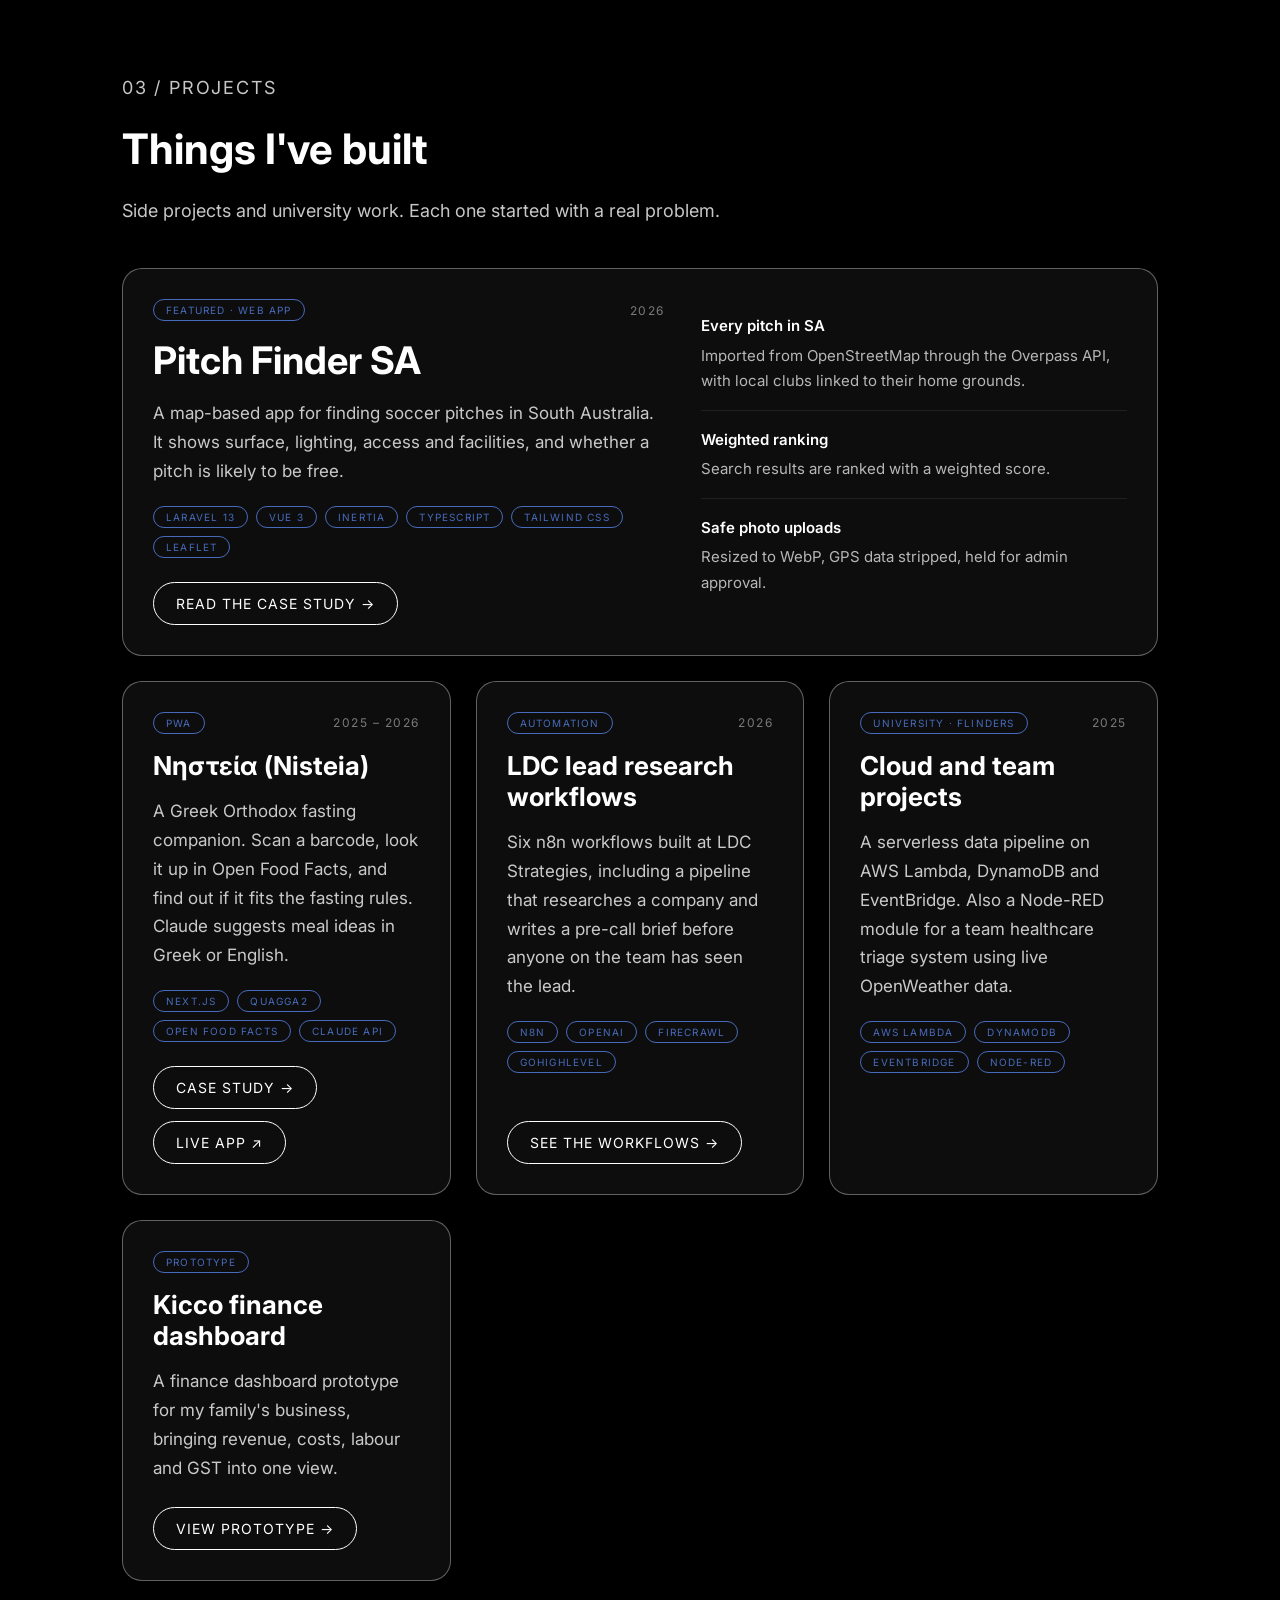
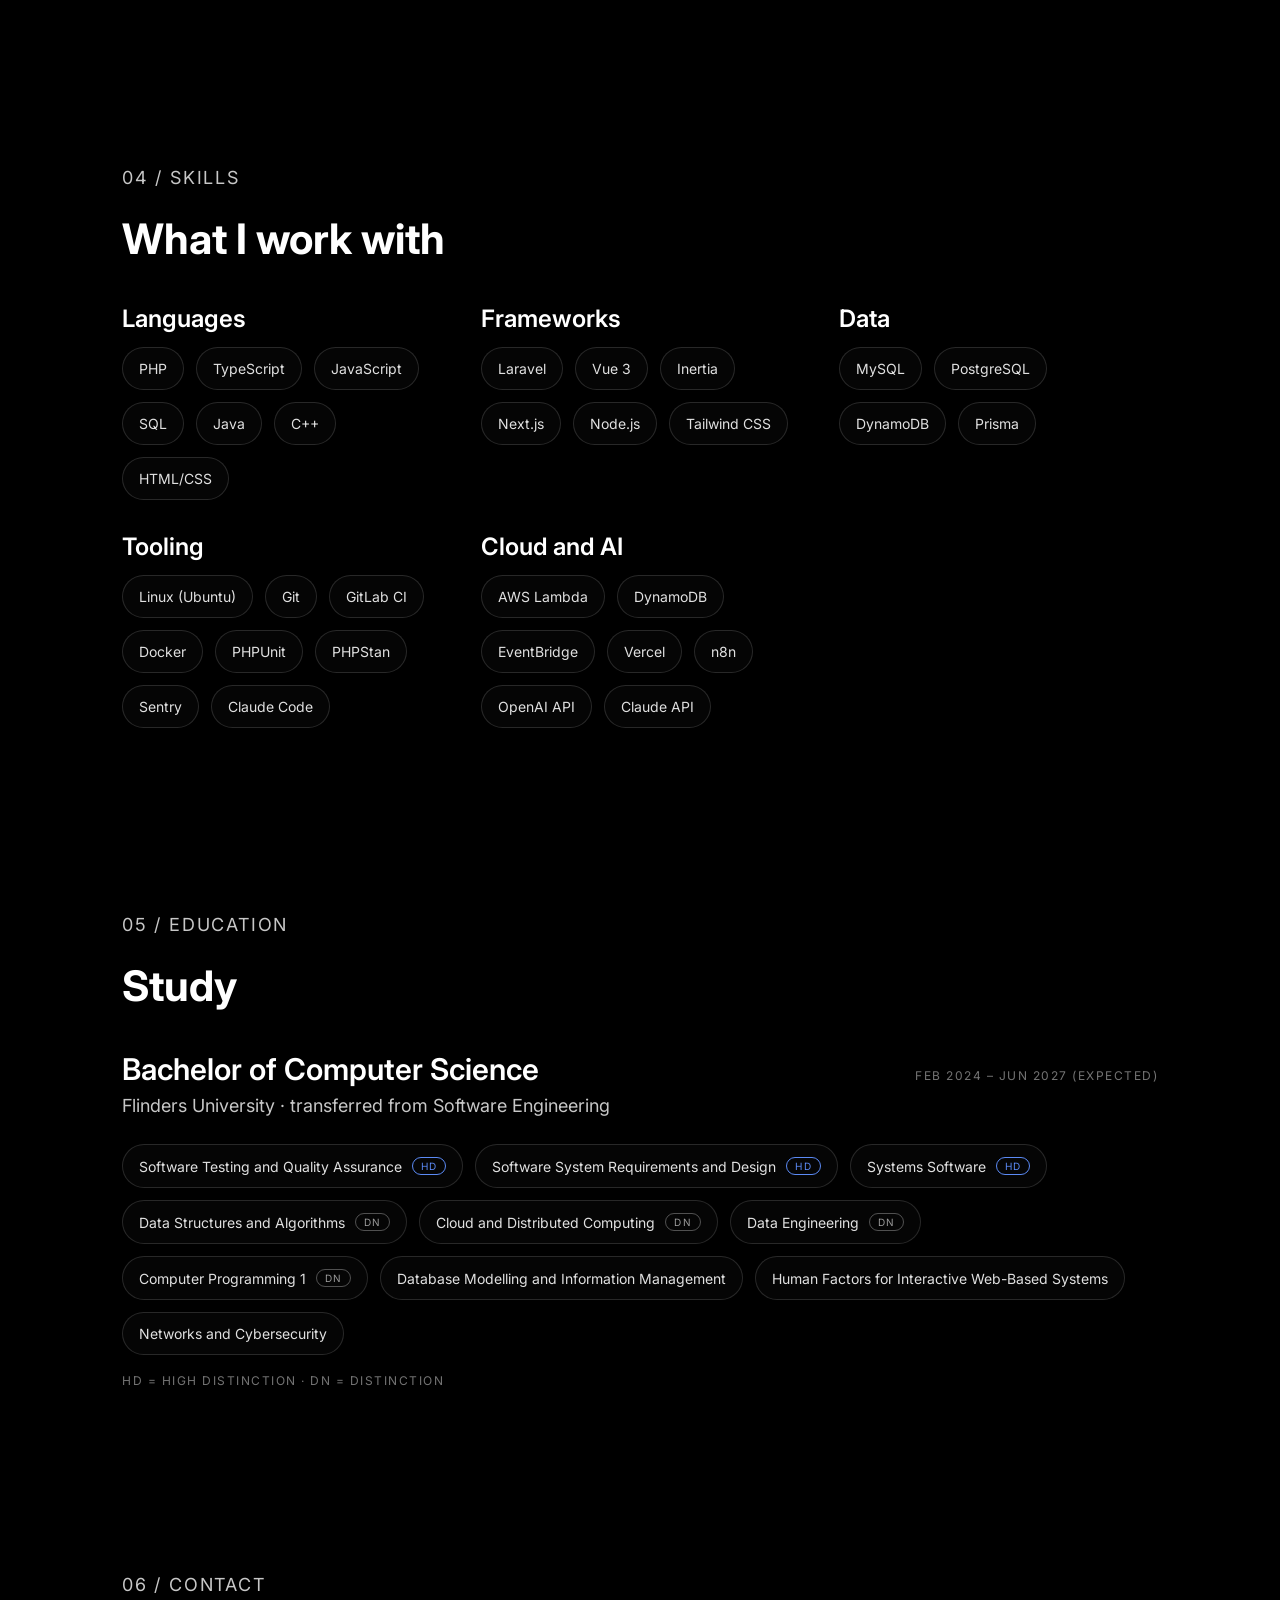
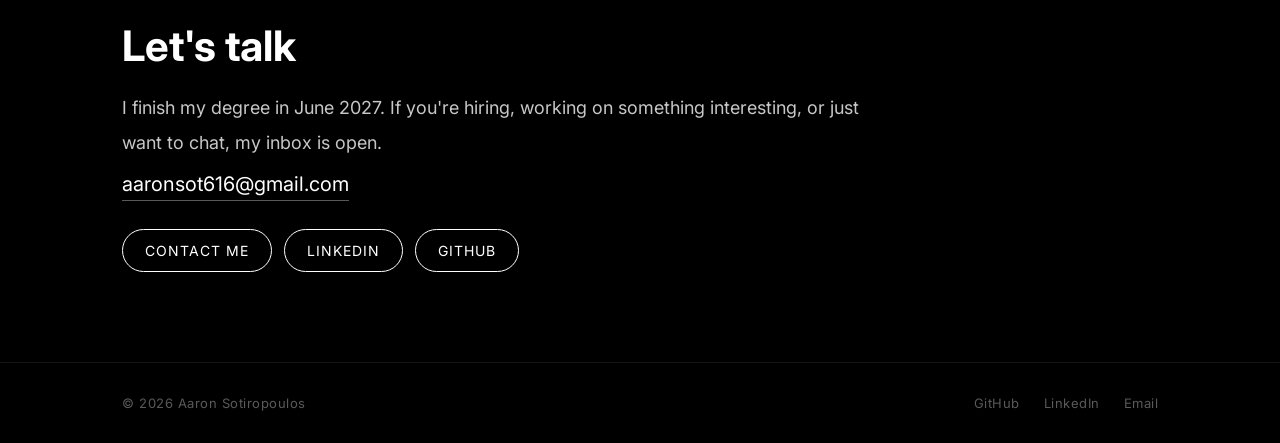
==== commit befa65bd: "Rebuild portfolio around current resume - Rewrite home page as a single page: about, experience (JAC" ====
--- a/index.html
+++ b/index.html
@@ -3,172 +3,472 @@
   <head>
     <meta charset="UTF-8" />
     <meta name="viewport" content="width=device-width, initial-scale=1.0" />
-    <title>Sotiro Portfolio</title>
+    <title>Aaron Sotiropoulos | Software Engineer</title>
+    <meta
+      name="description"
+      content="Aaron Sotiropoulos, Computer Science student at Flinders University and Software Engineering Intern at JACK App, writing production Laravel and Vue code."
+    />
+    <meta property="og:title" content="Aaron Sotiropoulos | Software Engineer" />
+    <meta
+      property="og:description"
+      content="Computer Science student at Flinders University. Laravel, Vue 3, TypeScript. Adelaide, SA."
+    />
+    <meta property="og:type" content="website" />
+    <link rel="icon" href="favicon.svg" type="image/svg+xml" />
     <link rel="stylesheet" href="style.css" />
   </head>
   <body>
     <div id="starfield"></div>
 
     <nav class="navbar">
-      <a href="index.html#top" class="logo">SOTIRO</a>
-
-      <ul class="nav-links">
-        <li><a href="index.html#about">About</a></li>
-        <li><a href="index.html#projects">Work</a></li>
-        <li><a href="profile.html">Profile</a></li>
-        <li><a href="contact.html">Contact</a></li>
-      </ul>
+      <div class="container nav-inner">
+        <a href="#top" class="logo">SOTIRO</a>
+
+        <button class="hamburger" aria-label="Toggle menu" aria-expanded="false">
+          <span></span>
+          <span></span>
+          <span></span>
+        </button>
+
+        <ul class="nav-links">
+          <li><a href="#about">About</a></li>
+          <li><a href="#experience">Experience</a></li>
+          <li><a href="#projects">Projects</a></li>
+          <li><a href="#skills">Skills</a></li>
+          <li><a href="#contact">Contact</a></li>
+          <li>
+            <a href="assets/Aaron_Sotiropoulos_Resume.pdf" class="nav-resume" target="_blank" rel="noopener">Resume</a>
+          </li>
+        </ul>
+      </div>
     </nav>
 
-    <section id="top" class="hero fade-section">
-      <div class="hero-content">
-        <h1>SOTIRO</h1>
-        <p class="hero-role">Software Engineer</p>
-        <p class="hero-sub">Flinders University &middot; Building clean, functional systems.</p>
-        <a href="#about" class="scroll-circle">↓</a>
+    <main>
+      <section id="top" class="hero">
+        <div class="hero-content reveal">
+          <h1>SOTIRO</h1>
+          <p class="hero-role">Software Engineering Intern &middot; JACK App</p>
+          <p class="hero-sub">
+            Aaron Sotiropoulos &middot; Computer Science, Flinders University
+          </p>
+          <div class="hero-actions">
+            <a href="#projects" class="btn">View Work</a>
+            <a href="assets/Aaron_Sotiropoulos_Resume.pdf" class="btn" target="_blank" rel="noopener">Resume</a>
+          </div>
+          <a href="#about" class="scroll-circle" aria-label="Scroll to about">↓</a>
+        </div>
+      </section>
+
+      <section id="about" class="section">
+        <div class="container">
+          <div class="section-head reveal">
+            <p class="eyebrow">01 / About</p>
+            <h2>A bit about me</h2>
+          </div>
+
+          <div class="about-grid">
+            <div class="about-copy reveal">
+              <p>
+                I'm a Computer Science student at
+                <strong>Flinders University</strong>, graduating in June 2027. I
+                started in Software Engineering and moved across to Computer
+                Science. My High Distinctions are in software testing,
+                requirements and design, and systems software.
+              </p>
+              <p>
+                Right now I'm on placement at <strong>JACK App</strong>, a
+                construction management platform used by builders across
+                Australia and North America. I work across the Laravel API, the
+                Vue 3 front end and the subscription portal. Most days that means
+                picking up errors from Sentry, tracing them to the cause and
+                shipping a tested fix.
+              </p>
+              <p>
+                Outside of placement I build my own projects: a pitch finder for
+                soccer players in SA, and a fasting companion for the Greek
+                Orthodox community. I've also spent five years
+                at Coles and help out with my family's business, Kicco Espresso.
+              </p>
+            </div>
+
+            <ul class="facts reveal">
+              <li><span>Based in</span><span>Adelaide, SA</span></li>
+              <li><span>Studying</span><span>B. Computer Science, Flinders</span></li>
+              <li><span>Graduating</span><span>June 2027</span></li>
+              <li><span>Currently</span><span>Intern at JACK App</span></li>
+              <li><span>Main stack</span><span>Laravel, Vue 3, TypeScript</span></li>
+              <li><span>Languages</span><span>English, Greek</span></li>
+            </ul>
+          </div>
+        </div>
+      </section>
+
+      <section id="experience" class="section">
+        <div class="container">
+          <div class="section-head reveal">
+            <p class="eyebrow">02 / Experience</p>
+            <h2>Where I've worked</h2>
+          </div>
+
+          <ol class="timeline">
+            <li class="job current reveal">
+              <div class="job-head">
+                <h3>Software Engineering Intern <span>· JACK App</span></h3>
+                <span class="job-date">Aug 2026 – Present</span>
+              </div>
+              <p class="job-sub">Adelaide · 20-week industry placement</p>
+              <ul class="chips">
+                <li>Laravel</li>
+                <li>Vue 3</li>
+                <li>TypeScript</li>
+                <li>MySQL</li>
+                <li>PHPUnit</li>
+                <li>GitLab CI</li>
+                <li>Sentry</li>
+              </ul>
+              <ul class="points">
+                <li>
+                  Work across the Laravel API, Vue 3 front end and subscription
+                  portal of a construction management platform used by builders
+                  in Australia and North America.
+                </li>
+                <li>
+                  Pick up production errors from Sentry and trace them to the
+                  cause, including crashes in the Gantt schedule, costing and
+                  bills screens, and a bad permission record in the database that
+                  stopped users from logging in.
+                </li>
+                <li>
+                  Fixed data bugs builders would notice: an invoice report
+                  showing invoices outside the chosen dates, cost option plans
+                  drifting out of sync with their estimate, and deleted jobs
+                  leaving schedules and invoice items behind.
+                </li>
+                <li>
+                  Built features end to end, including SKU search in the
+                  catalogue, client notifications on variation and selection
+                  comments, and US and Canadian wording for terms like
+                  “Contractor” and “Trade”.
+                </li>
+                <li>
+                  Write PHPUnit tests with every change and keep PHPStan, Pint,
+                  ESLint and vue-tsc passing in CI. Rework code after senior
+                  review (for example, swapping row-by-row inserts for one
+                  INSERT…SELECT query) and review teammates' merge requests.
+                </li>
+              </ul>
+              <p class="job-stat">
+                <strong>140+</strong> commits shipped through staging, beta and
+                production
+              </p>
+            </li>
+
+            <li class="job reveal">
+              <div class="job-head">
+                <h3>AI Automation Intern <span>· LDC Strategies</span></h3>
+                <span class="job-date">Jan 2026 – May 2026</span>
+              </div>
+              <p class="job-sub">Henley Beach · One day a week</p>
+              <ul class="chips">
+                <li>n8n</li>
+                <li>OpenAI API</li>
+                <li>Serper</li>
+                <li>FireCrawl</li>
+                <li>Google Sheets</li>
+                <li>GoHighLevel</li>
+                <li>Slack</li>
+              </ul>
+              <ul class="points">
+                <li>
+                  Built n8n workflows for lead research and capture that search
+                  for a company, scrape its website, summarise it with OpenAI,
+                  then send the result to Google Sheets, GoHighLevel and Slack.
+                </li>
+                <li>
+                  Built a company research pipeline the team used in place of
+                  manual prospecting.
+                </li>
+                <li>
+                  Compared self-hosted n8n setups to see whether the agency could
+                  run its own instance.
+                </li>
+              </ul>
+              <a href="ldc.html" class="text-link">See the workflows →</a>
+            </li>
+
+            <li class="job reveal">
+              <div class="job-head">
+                <h3>Casual roles <span>· Coles Supermarkets, Kicco Espresso</span></h3>
+                <span class="job-date">2021 – Present</span>
+              </div>
+              <ul class="points">
+                <li>Five years at Coles across several departments.</li>
+                <li>Packing and deliveries for Kicco Espresso, my family's business.</li>
+              </ul>
+            </li>
+          </ol>
+        </div>
+      </section>
+
+      <section id="projects" class="section">
+        <div class="container">
+          <div class="section-head reveal">
+            <p class="eyebrow">03 / Projects</p>
+            <h2>Things I've built</h2>
+            <p>Side projects and university work. Each one started with a real problem.</p>
+          </div>
+
+          <div class="projects">
+            <article class="card featured reveal">
+              <div>
+                <div class="card-top">
+                  <span class="card-kind">Featured · Web app</span>
+                  <span class="card-year">2026</span>
+                </div>
+                <h3>Pitch Finder SA</h3>
+                <p>
+                  A map-based app for finding soccer pitches in South Australia.
+                  It shows surface, lighting, access and facilities, and whether a
+                  pitch is likely to be free.
+                </p>
+                <ul class="chips">
+                  <li>Laravel 13</li>
+                  <li>Vue 3</li>
+                  <li>Inertia</li>
+                  <li>TypeScript</li>
+                  <li>Tailwind CSS</li>
+                  <li>Leaflet</li>
+                </ul>
+                <div class="card-links">
+                  <a href="pitch-finder.html" class="text-link">Read the case study →</a>
+                </div>
+              </div>
+              <ul class="card-highlights">
+                <li>
+                  <strong>Every pitch in SA</strong>
+                  Imported from OpenStreetMap through the Overpass API, with
+                  local clubs linked to their home grounds.
+                </li>
+                <li>
+                  <strong>Weighted ranking</strong>
+                  Search results are ranked with a weighted score.
+                </li>
+                <li>
+                  <strong>Safe photo uploads</strong>
+                  Resized to WebP, GPS data stripped, held for admin approval.
+                </li>
+              </ul>
+            </article>
+
+            <article class="card reveal">
+              <div class="card-top">
+                <span class="card-kind">PWA</span>
+                <span class="card-year">2025 – 2026</span>
+              </div>
+              <h3>Νηστεία (Nisteia)</h3>
+              <p>
+                A Greek Orthodox fasting companion. Scan a barcode, look it up in
+                Open Food Facts, and find out if it fits the fasting rules. Claude
+                suggests meal ideas in Greek or English.
+              </p>
+              <ul class="chips">
+                <li>Next.js</li>
+                <li>Quagga2</li>
+                <li>Open Food Facts</li>
+                <li>Claude API</li>
+              </ul>
+              <div class="card-links">
+                <a href="nisteia.html" class="text-link">Case study →</a>
+                <a href="https://nisteia.vercel.app" class="text-link" target="_blank" rel="noopener">Live app ↗</a>
+              </div>
+            </article>
+
+            <article class="card reveal">
+              <div class="card-top">
+                <span class="card-kind">Automation</span>
+                <span class="card-year">2026</span>
+              </div>
+              <h3>LDC lead research workflows</h3>
+              <p>
+                Six n8n workflows built at LDC Strategies, including a pipeline
+                that researches a company and writes a pre-call brief before
+                anyone on the team has seen the lead.
+              </p>
+              <ul class="chips">
+                <li>n8n</li>
+                <li>OpenAI</li>
+                <li>FireCrawl</li>
+                <li>GoHighLevel</li>
+              </ul>
+              <div class="card-links">
+                <a href="ldc.html" class="text-link">See the workflows →</a>
+              </div>
+            </article>
+
+            <article class="card reveal">
+              <div class="card-top">
+                <span class="card-kind">University · Flinders</span>
+                <span class="card-year">2025</span>
+              </div>
+              <h3>Cloud and team projects</h3>
+              <p>
+                A serverless data pipeline on AWS Lambda, DynamoDB and
+                EventBridge. Also a Node-RED module for a team healthcare triage
+                system using live OpenWeather data.
+              </p>
+              <ul class="chips">
+                <li>AWS Lambda</li>
+                <li>DynamoDB</li>
+                <li>EventBridge</li>
+                <li>Node-RED</li>
+              </ul>
+            </article>
+
+            <article class="card reveal">
+              <div class="card-top">
+                <span class="card-kind">Prototype</span>
+              </div>
+              <h3>Kicco finance dashboard</h3>
+              <p>
+                A finance dashboard prototype for my family's business, bringing
+                revenue, costs, labour and GST into one view.
+              </p>
+              <div class="card-links">
+                <a href="kicco.html" class="text-link">View prototype →</a>
+              </div>
+            </article>
+          </div>
+        </div>
+      </section>
+
+      <section id="skills" class="section">
+        <div class="container">
+          <div class="section-head reveal">
+            <p class="eyebrow">04 / Skills</p>
+            <h2>What I work with</h2>
+          </div>
+
+          <div class="skills">
+            <div class="skill-group reveal">
+              <h3>Languages</h3>
+              <ul class="chips">
+                <li>PHP</li>
+                <li>TypeScript</li>
+                <li>JavaScript</li>
+                <li>SQL</li>
+                <li>Java</li>
+                <li>C++</li>
+                <li>HTML/CSS</li>
+              </ul>
+            </div>
+            <div class="skill-group reveal">
+              <h3>Frameworks</h3>
+              <ul class="chips">
+                <li>Laravel</li>
+                <li>Vue 3</li>
+                <li>Inertia</li>
+                <li>Next.js</li>
+                <li>Node.js</li>
+                <li>Tailwind CSS</li>
+              </ul>
+            </div>
+            <div class="skill-group reveal">
+              <h3>Data</h3>
+              <ul class="chips">
+                <li>MySQL</li>
+                <li>PostgreSQL</li>
+                <li>DynamoDB</li>
+                <li>Prisma</li>
+              </ul>
+            </div>
+            <div class="skill-group reveal">
+              <h3>Tooling</h3>
+              <ul class="chips">
+                <li>Linux (Ubuntu)</li>
+                <li>Git</li>
+                <li>GitLab CI</li>
+                <li>Docker</li>
+                <li>PHPUnit</li>
+                <li>PHPStan</li>
+                <li>Sentry</li>
+                <li>Claude Code</li>
+              </ul>
+            </div>
+            <div class="skill-group reveal">
+              <h3>Cloud and AI</h3>
+              <ul class="chips">
+                <li>AWS Lambda</li>
+                <li>DynamoDB</li>
+                <li>EventBridge</li>
+                <li>Vercel</li>
+                <li>n8n</li>
+                <li>OpenAI API</li>
+                <li>Claude API</li>
+              </ul>
+            </div>
+          </div>
+        </div>
+      </section>
+
+      <section id="education" class="section">
+        <div class="container">
+          <div class="section-head reveal">
+            <p class="eyebrow">05 / Education</p>
+            <h2>Study</h2>
+          </div>
+
+          <div class="edu reveal">
+            <div class="edu-head">
+              <h3>Bachelor of Computer Science</h3>
+              <span class="job-date">Feb 2024 – Jun 2027 (expected)</span>
+            </div>
+            <p class="edu-sub">Flinders University · transferred from Software Engineering</p>
+
+            <ul class="subjects">
+              <li>Software Testing and Quality Assurance <span class="grade hd">HD</span></li>
+              <li>Software System Requirements and Design <span class="grade hd">HD</span></li>
+              <li>Systems Software <span class="grade hd">HD</span></li>
+              <li>Data Structures and Algorithms <span class="grade">DN</span></li>
+              <li>Cloud and Distributed Computing <span class="grade">DN</span></li>
+              <li>Data Engineering <span class="grade">DN</span></li>
+              <li>Computer Programming 1 <span class="grade">DN</span></li>
+              <li>Database Modelling and Information Management</li>
+              <li>Human Factors for Interactive Web-Based Systems</li>
+              <li>Networks and Cybersecurity</li>
+            </ul>
+            <p class="grade-key">HD = High Distinction · DN = Distinction</p>
+          </div>
+        </div>
+      </section>
+
+      <section id="contact" class="section">
+        <div class="container cta reveal">
+          <p class="eyebrow">06 / Contact</p>
+          <h2>Let's talk</h2>
+          <p>
+            I finish my degree in June 2027. If you're hiring, working on
+            something interesting, or just want to chat, my inbox is open.
+          </p>
+          <a href="mailto:aaronsot616@gmail.com" class="cta-email">aaronsot616@gmail.com</a>
+          <div class="hero-actions">
+            <a href="contact.html" class="btn">Contact Me</a>
+            <a href="https://www.linkedin.com/in/aaronsotiropoulos" class="btn" target="_blank" rel="noopener">LinkedIn</a>
+            <a href="https://github.com/Sotiro1" class="btn" target="_blank" rel="noopener">GitHub</a>
+          </div>
+        </div>
+      </section>
+    </main>
+
+    <footer class="site-footer">
+      <div class="container footer-inner">
+        <span>&copy; <span data-year>2026</span> Aaron Sotiropoulos</span>
+        <div class="footer-links">
+          <a href="https://github.com/Sotiro1" target="_blank" rel="noopener">GitHub</a>
+          <a href="https://www.linkedin.com/in/aaronsotiropoulos" target="_blank" rel="noopener">LinkedIn</a>
+          <a href="mailto:aaronsot616@gmail.com">Email</a>
+        </div>
       </div>
-    </section>
-
-    <section id="about" class="content-section fade-section">
-      <div class="section-inner about-layout">
-        <div class="about-left">
-          <h2>About</h2>
-        </div>
-
-        <div class="about-right">
-          <div class="about-timeline">
-            <div class="timeline-item">
-              <div class="timeline-marker"></div>
-              <div class="timeline-content">
-                <span class="timeline-number">01</span>
-                <h3>Where I Started</h3>
-                <p>
-                  I’m Aaron Sotiropoulos, a Software Engineering student at
-                  Flinders University. I’ve always been interested in building
-                  things and understanding how they work. In high school, I got
-                  into building PCs, which sparked my interest in both hardware
-                  and software. Although I went into software engineering not
-                  knowing exactly what to expect, over time it’s become
-                  something I genuinely enjoy. Now in my third year, I’ve found
-                  a real passion for it and I’m excited to see where it takes
-                  me.
-                </p>
-              </div>
-            </div>
-
-            <div class="timeline-item">
-              <div class="timeline-marker"></div>
-              <div class="timeline-content">
-                <span class="timeline-number">02</span>
-                <h3>Outside of Work</h3>
-                <p>
-                  Outside of software, I enjoy working on personal ideas,
-                  creative projects, and looking after myself. I spend my nights
-                  working at Coles, one day a week making gelato for my family
-                  business, and a lot of my spare time in the gym. If I’m not
-                  doing any of that, you’ll probably find me talking to ChatGPT
-                  about how I can one day build my own defence tech firm.
-                </p>
-              </div>
-            </div>
-
-            <div class="timeline-item">
-              <div class="timeline-marker"></div>
-              <div class="timeline-content">
-                <span class="timeline-number">03</span>
-                <h3>Where I’m Going</h3>
-                <p>
-                  As I continue through university, I want to grow into a
-                  software engineer who can contribute to strong, real-world
-                  projects and continue developing both technically and
-                  creatively. I’m especially interested in going into a defence
-                  career working on military equipment and machines I am also
-                  intrested in building systems and digital experiences that are
-                  clean, functional, and genuinely useful.
-                </p>
-              </div>
-            </div>
-          </div>
-        </div>
-      </div>
-    </section>
-
-    <section id="projects" class="content-section fade-section">
-      <div class="section-inner">
-        <h2>Work & Projects</h2>
-
-        <div class="projects-grid">
-          <div class="project-card featured">
-            <div class="project-tags">
-              <span class="project-tag">AI</span>
-              <span class="project-tag">Automation</span>
-            </div>
-            <h3>LDC Strategies: AI Automation</h3>
-            <p>
-              A collection of practical AI-driven automation work developed
-              through LDC Strategies, focused on workflow design, process
-              improvement, and building useful systems with real-world business
-              value.
-            </p>
-            <a href="ldc.html" class="demo-btn">View Work</a>
-          </div>
-
-          <div class="project-card">
-            <div class="project-tags">
-              <span class="project-tag">Web App</span>
-              <span class="project-tag">Finance</span>
-            </div>
-            <h3>Kicco Finance Web App</h3>
-            <p>
-              An end-to-end prototype web application created for a family
-              business to explore financial tracking, business insights, and
-              operational visibility through a clean and practical interface.
-            </p>
-            <a href="kicco.html" class="demo-btn">View Project</a>
-          </div>
-
-          <div class="project-card">
-            <div class="project-tags">
-              <span class="project-tag">Mobile</span>
-              <span class="project-tag">Web App</span>
-            </div>
-            <h3>Nisteia (Νηστεία)</h3>
-            <p>
-              A mobile web app that helps Orthodox Christians navigate fasting during
-              Holy Week. Scan supermarket products, browse traditional Greek recipes,
-              and get personalised AI meal suggestions in English and Greek.
-            </p>
-            <a href="nisteia.html" class="demo-btn">View Project</a>
-          </div>
-
-          <div class="project-card">
-            <div class="project-tags">
-              <span class="project-tag">Web</span>
-              <span class="project-tag">Design</span>
-            </div>
-            <h3>Portfolio Website</h3>
-            <p>
-              A personal portfolio website designed and built to showcase my
-              background, work, projects, and contact details through a minimal
-              black-and-white digital experience.
-            </p>
-            <a href="#top" class="demo-btn">Live</a>
-          </div>
-        </div>
-      </div>
-    </section>
-
-    <section id="contact" class="content-section">
-      <div class="section-inner narrow contact-section fade-section">
-        <h2>Let’s Connect</h2>
-        <p class="contact-intro">
-          If you’d like to connect, collaborate, or learn more about my work,
-          feel free to reach out.
-        </p>
-
-        <a href="contact.html" class="contact-page-btn">Contact Me</a>
-      </div>
-    </section>
+    </footer>
 
     <script src="script.js"></script>
   </body>
--- a/style.css
+++ b/style.css
@@ -16,6 +16,7 @@
 
 html {
   scroll-behavior: smooth;
+  scroll-padding-top: 80px;
 }
 
 body {
@@ -26,35 +27,52 @@
   overflow-x: hidden;
 }
 
-.section-inner {
+a {
+  color: inherit;
+}
+
+img {
+  max-width: 100%;
+  display: block;
+}
+
+:focus-visible {
+  outline: 2px solid var(--accent);
+  outline-offset: 3px;
+}
+
+.container {
   width: min(100%, 1100px);
   margin: 0 auto;
   padding-inline: clamp(16px, 3vw, 32px);
 }
 
-.narrow {
-  max-width: 760px;
-}
-
 /* =========================
    NAVBAR
 ========================= */
 .navbar {
   position: fixed;
   top: 0;
+  left: 0;
   width: 100%;
   background-color: rgba(0, 0, 0, 0.92);
   border-bottom: 1px solid rgba(255, 255, 255, 0.08);
+  z-index: 1000;
+  transition: transform 0.35s ease;
+}
+
+.navbar.hidden {
+  transform: translateY(-100%);
+}
+
+.nav-inner {
   display: flex;
   justify-content: space-between;
   align-items: center;
-  padding: 16px clamp(16px, 3vw, 40px);
-  z-index: 1000;
-  transition: transform 0.35s ease, background-color 0.35s ease;
-}
-
-.navbar.hidden {
-  transform: translateY(-100%);
+  padding-block: 16px;
+  width: 100%;
+  max-width: none;
+  padding-inline: clamp(16px, 3vw, 40px);
 }
 
 .logo {
@@ -68,9 +86,8 @@
 .nav-links {
   list-style: none;
   display: flex;
+  align-items: center;
   gap: clamp(12px, 2vw, 22px);
-  flex-wrap: wrap;
-  justify-content: flex-end;
 }
 
 .nav-links a {
@@ -80,11 +97,141 @@
   font-size: 12px;
   text-transform: uppercase;
   letter-spacing: 1.5px;
-  transition: opacity 0.3s ease;
+  transition: opacity 0.3s ease, color 0.3s ease;
 }
 
 .nav-links a:hover {
   opacity: 0.55;
+}
+
+.nav-links a.active-link {
+  color: var(--accent);
+  opacity: 1;
+}
+
+.nav-links .nav-resume {
+  border: 1px solid rgba(255, 255, 255, 0.35);
+  border-radius: 999px;
+  padding: 8px 16px;
+}
+
+.nav-links .nav-resume:hover {
+  opacity: 1;
+  background: #fff;
+  color: #000;
+}
+
+/* =========================
+   HAMBURGER MENU
+========================= */
+.hamburger {
+  display: none;
+  flex-direction: column;
+  justify-content: center;
+  gap: 5px;
+  background: none;
+  border: none;
+  cursor: pointer;
+  padding: 4px;
+  z-index: 1100;
+}
+
+.hamburger span {
+  display: block;
+  width: 22px;
+  height: 2px;
+  background: #fff;
+  border-radius: 2px;
+  transition: all 0.3s ease;
+}
+
+.hamburger.open span:nth-child(1) {
+  transform: translateY(7px) rotate(45deg);
+}
+
+.hamburger.open span:nth-child(2) {
+  opacity: 0;
+}
+
+.hamburger.open span:nth-child(3) {
+  transform: translateY(-7px) rotate(-45deg);
+}
+
+/* =========================
+   BUTTONS / TAGS
+========================= */
+.btn {
+  display: inline-block;
+  padding: 12px 22px;
+  border: 1px solid #fff;
+  border-radius: 999px;
+  background: transparent;
+  color: #fff;
+  text-decoration: none;
+  font-size: 14px;
+  text-transform: uppercase;
+  letter-spacing: 1px;
+  cursor: pointer;
+  transition: 0.3s ease;
+}
+
+.btn:hover {
+  background-color: #fff;
+  color: #000;
+}
+
+.btn-primary {
+  background: #fff;
+  color: #000;
+}
+
+.btn-primary:hover {
+  background: transparent;
+  color: #fff;
+}
+
+.chips {
+  display: flex;
+  gap: 8px;
+  flex-wrap: wrap;
+  list-style: none;
+}
+
+.chips li {
+  font-size: 10px;
+  text-transform: uppercase;
+  letter-spacing: 1.2px;
+  color: var(--accent);
+  border: 1px solid var(--accent);
+  border-radius: 999px;
+  padding: 4px 12px;
+  opacity: 0.75;
+}
+
+.text-link {
+  display: inline-block;
+  padding: 12px 22px;
+  border: 1px solid #fff;
+  border-radius: 999px;
+  color: #fff;
+  text-decoration: none;
+  font-size: 14px;
+  text-transform: uppercase;
+  letter-spacing: 1px;
+  transition: 0.3s ease;
+}
+
+.text-link:hover {
+  background-color: #fff;
+  color: #000;
+}
+
+.eyebrow {
+  font-size: 12px;
+  text-transform: uppercase;
+  letter-spacing: 1.8px;
+  color: var(--accent);
+  margin-bottom: 18px;
 }
 
 /* =========================
@@ -105,11 +252,27 @@
   letter-spacing: clamp(4px, 1vw, 10px);
 }
 
-.hero-content p {
-  margin-top: 18px;
-  font-size: clamp(14px, 2vw, 18px);
-  letter-spacing: 2px;
-  color: rgba(255, 255, 255, 0.65);
+.hero-role {
+  font-size: clamp(11px, 1.2vw, 13px);
+  text-transform: uppercase;
+  letter-spacing: 3px;
+  color: var(--accent);
+  margin-top: 16px;
+  margin-bottom: 6px;
+}
+
+.hero-sub {
+  font-size: clamp(13px, 1.5vw, 16px);
+  letter-spacing: 1px;
+  color: rgba(255, 255, 255, 0.5);
+}
+
+.hero-actions {
+  display: flex;
+  flex-wrap: wrap;
+  justify-content: center;
+  gap: 12px;
+  margin-top: 32px;
 }
 
 .scroll-circle {
@@ -136,633 +299,366 @@
 /* =========================
    GENERAL SECTIONS
 ========================= */
-.content-section {
-  min-height: 90vh;
+.section {
   padding-block: clamp(80px, 10vh, 120px);
-  display: flex;
-  align-items: center;
-}
-
-.content-section h2 {
+}
+
+.section-head {
+  margin-bottom: 40px;
+}
+
+.section-head h2 {
   font-size: clamp(28px, 4vw, 42px);
   margin-bottom: 20px;
 }
 
-.content-section p {
+.section-head p {
   font-size: clamp(15px, 1.8vw, 18px);
   line-height: 1.9;
   max-width: 760px;
   color: rgba(255, 255, 255, 0.78);
-  margin-bottom: 18px;
 }
 
 /* =========================
    ABOUT
 ========================= */
-/* =========================
-   ABOUT
-========================= */
-.about-layout {
+.about-grid {
   display: grid;
-  grid-template-columns: 220px 1fr;
-  gap: clamp(40px, 8vw, 120px);
+  grid-template-columns: 1.5fr 1fr;
+  gap: clamp(40px, 8vw, 100px);
   align-items: start;
 }
 
-.about-left h2 {
-  font-size: clamp(32px, 4vw, 52px);
-  margin: 0;
-}
-
-.about-right {
-  max-width: 820px;
-}
-
-.about-timeline {
+.about-copy p {
+  font-size: clamp(16px, 1.8vw, 19px);
+  line-height: 1.9;
+  color: rgba(255, 255, 255, 0.82);
+}
+
+.about-copy p + p {
+  margin-top: 18px;
+}
+
+.about-copy strong {
+  color: #fff;
+  font-weight: 600;
+}
+
+.facts {
+  list-style: none;
+}
+
+.facts li {
+  padding: 0 0 16px;
+  margin-bottom: 16px;
+  border-bottom: 1px solid rgba(255, 255, 255, 0.08);
+}
+
+.facts li:last-child {
+  border-bottom: none;
+  margin-bottom: 0;
+}
+
+.facts span {
+  display: block;
+}
+
+.facts span:first-child {
+  font-size: 12px;
+  letter-spacing: 1.5px;
+  text-transform: uppercase;
+  color: rgba(255, 255, 255, 0.45);
+  margin-bottom: 6px;
+}
+
+.facts span:last-child {
+  font-size: 17px;
+}
+
+/* =========================
+   EXPERIENCE TIMELINE
+========================= */
+.timeline {
+  list-style: none;
   display: flex;
   flex-direction: column;
-  gap: 42px;
-}
-
-.timeline-item {
-  display: grid;
-  grid-template-columns: 24px 1fr;
-  gap: 22px;
-  align-items: start;
-  opacity: 0.78;
+  gap: 48px;
+}
+
+.job {
+  position: relative;
+  padding-left: 46px;
+  opacity: 0.85;
   transition: opacity 0.3s ease, transform 0.3s ease;
 }
 
-.timeline-item:hover {
+.job:hover {
   opacity: 1;
   transform: translateX(4px);
 }
 
-.timeline-marker {
+.job::before {
+  content: "";
+  position: absolute;
+  left: 0;
+  top: 10px;
   width: 10px;
   height: 10px;
-  margin-top: 8px;
   border-radius: 50%;
   background: var(--accent);
-  position: relative;
-}
-
-.timeline-item:not(:last-child) .timeline-marker::after {
+}
+
+.job:not(:last-child)::after {
   content: "";
   position: absolute;
-  top: 18px;
-  left: 50%;
-  transform: translateX(-50%);
+  left: 4.5px;
+  top: 28px;
   width: 1px;
-  height: calc(100% + 32px);
+  height: calc(100% + 30px);
   background: rgba(255, 255, 255, 0.14);
 }
 
-.timeline-number {
-  display: inline-block;
+.job-head {
+  display: flex;
+  justify-content: space-between;
+  align-items: baseline;
+  flex-wrap: wrap;
+  gap: 6px 20px;
+}
+
+.job-head h3 {
+  font-size: clamp(22px, 2.4vw, 28px);
+  font-weight: 600;
+}
+
+.job-head h3 span {
+  color: rgba(255, 255, 255, 0.55);
+  font-weight: 400;
+}
+
+.job-date {
+  font-size: 12px;
+  letter-spacing: 1.5px;
+  text-transform: uppercase;
+  color: rgba(255, 255, 255, 0.45);
+}
+
+.job-sub {
+  font-size: 14px;
+  color: rgba(255, 255, 255, 0.5);
+  margin-top: 6px;
+}
+
+.job .chips {
+  margin-top: 16px;
+}
+
+.job ul.points {
+  margin-top: 18px;
+  padding-left: 18px;
+  font-size: clamp(15px, 1.7vw, 17px);
+  line-height: 1.8;
+  color: rgba(255, 255, 255, 0.78);
+}
+
+.job ul.points li + li {
+  margin-top: 8px;
+}
+
+.job-stat {
+  margin-top: 18px;
+  font-size: 13px;
+  text-transform: uppercase;
+  letter-spacing: 1.4px;
+  color: rgba(255, 255, 255, 0.5);
+}
+
+.job-stat strong {
+  font-size: 22px;
+  color: var(--accent);
+  margin-right: 6px;
+}
+
+.job .text-link {
+  margin-top: 20px;
+}
+
+/* =========================
+   PROJECTS
+========================= */
+.projects {
+  display: grid;
+  grid-template-columns: repeat(auto-fit, minmax(280px, 1fr));
+  gap: 25px;
+}
+
+.card {
+  display: flex;
+  flex-direction: column;
+  border: 1px solid rgba(255, 255, 255, 0.35);
+  padding: 30px;
+  border-radius: 20px;
+  background: rgba(255, 255, 255, 0.05);
+  transition: transform 0.3s ease, border-color 0.3s ease, background 0.3s ease;
+}
+
+.card:hover {
+  transform: translateY(-8px);
+  border-color: rgba(255, 255, 255, 0.5);
+  background: rgba(255, 255, 255, 0.06);
+}
+
+.card.featured {
+  grid-column: 1 / -1;
+  display: grid;
+  grid-template-columns: 1.2fr 1fr;
+  gap: 36px;
+}
+
+.card-top {
+  display: flex;
+  justify-content: space-between;
+  align-items: center;
+  gap: 12px;
+  margin-bottom: 16px;
+}
+
+.card-kind {
+  font-size: 10px;
+  text-transform: uppercase;
+  letter-spacing: 1.2px;
+  color: var(--accent);
+  border: 1px solid var(--accent);
+  border-radius: 999px;
+  padding: 4px 12px;
+  opacity: 0.75;
+}
+
+.card-year {
   font-size: 12px;
   letter-spacing: 1.5px;
   color: rgba(255, 255, 255, 0.45);
-  margin-bottom: 10px;
-}
-
-.timeline-content h3 {
+}
+
+.card h3 {
+  font-size: 26px;
+  margin-bottom: 16px;
+}
+
+.card.featured h3 {
+  font-size: clamp(26px, 3vw, 38px);
+}
+
+.card p {
+  font-size: 17px;
+  line-height: 1.7;
+  color: rgba(255, 255, 255, 0.78);
+}
+
+.card .chips {
+  margin-top: 20px;
+}
+
+.card-links {
+  display: flex;
+  flex-wrap: wrap;
+  gap: 12px;
+  margin-top: auto;
+  padding-top: 24px;
+}
+
+.card-highlights {
+  list-style: none;
+  display: flex;
+  flex-direction: column;
+  align-self: center;
+}
+
+.card-highlights li {
+  font-size: 15px;
+  line-height: 1.7;
+  color: rgba(255, 255, 255, 0.7);
+  padding: 0 0 16px;
+  margin-bottom: 16px;
+  border-bottom: 1px solid rgba(255, 255, 255, 0.08);
+}
+
+.card-highlights li:last-child {
+  border-bottom: none;
+  margin-bottom: 0;
+}
+
+.card-highlights strong {
+  display: block;
+  color: #fff;
+  font-weight: 600;
+  margin-bottom: 4px;
+}
+
+/* =========================
+   SKILLS
+========================= */
+.skills {
+  display: grid;
+  grid-template-columns: repeat(auto-fit, minmax(300px, 1fr));
+  gap: 32px 40px;
+}
+
+.skill-group h3 {
+  font-size: 24px;
+  margin-bottom: 14px;
+  font-weight: 600;
+}
+
+.skill-group .chips {
+  gap: 12px;
+}
+
+.skill-group .chips li {
+  font-size: 14px;
+  text-transform: none;
+  letter-spacing: 0;
+  color: rgba(255, 255, 255, 0.88);
+  border: 1px solid rgba(255, 255, 255, 0.14);
+  background: rgba(255, 255, 255, 0.02);
+  padding: 12px 16px;
+  opacity: 1;
+}
+
+/* =========================
+   EDUCATION
+========================= */
+.edu-head {
+  display: flex;
+  justify-content: space-between;
+  align-items: baseline;
+  flex-wrap: wrap;
+  gap: 6px 20px;
+}
+
+.edu-head h3 {
   font-size: clamp(22px, 2.4vw, 30px);
   font-weight: 600;
-  margin-bottom: 12px;
-}
-
-.timeline-content p {
-  font-size: clamp(16px, 1.8vw, 19px);
-  line-height: 1.9;
-  color: rgba(255, 255, 255, 0.82);
-  margin-bottom: 0;
-}
-
-/* =========================
-   PROJECTS
-========================= */
-.projects-grid {
-  display: grid;
-  grid-template-columns: repeat(auto-fit, minmax(280px, 1fr));
-  gap: 25px;
-  margin-top: 40px;
-}
-
-.project-card {
-  border: 1px solid rgba(255, 255, 255, 0.2);
-  padding: 30px;
-  border-radius: 20px;
-  background: rgba(255, 255, 255, 0.03);
-  transition: transform 0.3s ease, border-color 0.3s ease, background 0.3s ease;
-}
-
-.project-card:hover {
-  transform: translateY(-8px);
-  border-color: rgba(255, 255, 255, 0.5);
-  background: rgba(255, 255, 255, 0.06);
-}
-
-.project-card h3 {
-  font-size: 26px;
-  margin-bottom: 16px;
-}
-
-.project-card p {
-  font-size: 17px;
-  line-height: 1.7;
-  margin-bottom: 24px;
-  max-width: unset;
-}
-
-.demo-btn {
-  display: inline-block;
-  padding: 12px 22px;
-  border: 1px solid #fff;
-  border-radius: 999px;
-  color: #fff;
-  text-decoration: none;
-  font-size: 14px;
-  text-transform: uppercase;
-  letter-spacing: 1px;
-  transition: 0.3s ease;
-}
-
-.demo-btn:hover {
-  background-color: #fff;
-  color: #000;
-}
-.project-card:first-child {
-  border-color: rgba(255, 255, 255, 0.35);
-  background: rgba(255, 255, 255, 0.05);
-}
-.project-card:nth-child(2) {
-  border-color: rgba(255, 255, 255, 0.35);
-  background: rgba(255, 255, 255, 0.05);
-}
-.project-card:nth-child(3) {
-  border-color: rgba(255, 255, 255, 0.35);
-  background: rgba(255, 255, 255, 0.05);
-}
-
-/* =========================
-   HOME CONTACT CTA
-========================= */
-.contact-section {
-  text-align: left;
-}
-
-.contact-intro {
-  margin-bottom: 28px;
-}
-
-.contact-page-btn {
-  display: inline-block;
-  margin-top: 12px;
-  padding: 18px 34px;
-  border: 1px solid rgba(255, 255, 255, 0.35);
-  color: #fff;
-  text-decoration: none;
-  font-size: 14px;
-  text-transform: uppercase;
-  letter-spacing: 1.5px;
-  transition: all 0.3s ease;
-  border-radius: 999px;
-}
-
-.contact-page-btn:hover {
-  background-color: #fff;
-  color: #000;
-  border-color: #fff;
-  transform: translateY(-2px);
-}
-
-/* =========================
-   CONTACT PAGE
-========================= */
-.contact-body {
-  height: 100vh;
-  overflow: hidden;
-}
-
-.contact-page {
-  height: 100vh;
-  padding: 90px 32px 24px;
-  display: flex;
-  align-items: center;
-  justify-content: center;
-  overflow: hidden;
-}
-
-.contact-shell {
-  width: min(100%, 1400px);
-  min-height: calc(100vh - 90px);
-  display: grid;
-  grid-template-columns: minmax(320px, 0.9fr) minmax(420px, 1.1fr);
-  gap: clamp(40px, 6vw, 100px);
-  padding: clamp(40px, 5vw, 80px);
-  border: none;
-  background: transparent;
-}
-
-.contact-left,
-.contact-right {
-  display: flex;
-  flex-direction: column;
-  justify-content: center;
-  min-width: 0;
-}
-
-.contact-left h1 {
-  font-size: clamp(48px, 6vw, 72px);
-  font-weight: 700;
-  letter-spacing: 1px;
-  margin-bottom: 36px;
-}
-
-.contact-links-minimal {
-  display: flex;
-  flex-direction: column;
-  max-width: 360px;
-}
-
-.contact-links-minimal a {
-  text-decoration: none;
-  color: #fff;
-  padding: 18px 0;
-  border-bottom: 1px solid rgba(255, 255, 255, 0.12);
-  font-size: 16px;
-  letter-spacing: 0.5px;
-  transition: opacity 0.3s ease, padding-left 0.3s ease;
-}
-
-.contact-links-minimal a:hover {
-  opacity: 0.6;
-  padding-left: 6px;
-}
-
-/* =========================
-   FORM
-========================= */
-.contact-form {
-  display: flex;
-  flex-direction: column;
-  gap: 18px;
-  width: 100%;
-  padding-bottom: 24px;
-}
-
-.form-row {
-  display: grid;
-  grid-template-columns: 1fr 1fr;
-  gap: 18px;
-}
-
-.form-group {
-  display: flex;
-  flex-direction: column;
-  gap: 10px;
-}
-
-.form-group label {
-  font-size: 12px;
-  text-transform: uppercase;
-  letter-spacing: 1.2px;
-  color: rgba(255, 255, 255, 0.65);
-}
-
-.form-group input,
-.form-group textarea {
-  width: 100%;
-  background: rgba(255, 255, 255, 0.02);
-  border: 1px solid rgba(255, 255, 255, 0.14);
-  color: #fff;
-  padding: 16px 18px;
-  font-size: 15px;
-  outline: none;
-  border-radius: 18px;
-  transition: border-color 0.3s ease, background 0.3s ease;
-}
-
-.form-group input:focus,
-.form-group textarea:focus {
-  border-color: rgba(255, 255, 255, 0.35);
-  background: rgba(255, 255, 255, 0.04);
-}
-
-.form-group input::placeholder,
-.form-group textarea::placeholder {
-  color: rgba(255, 255, 255, 0.32);
-}
-
-.form-group textarea {
-  resize: none;
-  min-height: 150px;
-}
-
-.submit-btn {
-  width: fit-content;
-  margin-top: 12px;
-  margin-bottom: 20px;
-  padding: 16px 28px;
-  border: 1px solid rgba(255, 255, 255, 0.24);
-  background: transparent;
-  color: #fff;
-  font-size: 13px;
-  text-transform: uppercase;
-  letter-spacing: 1.4px;
-  cursor: pointer;
-  border-radius: 999px;
-  transition: all 0.3s ease;
-}
-
-.submit-btn:hover {
-  background: #fff;
-  color: #000;
-  border-color: #fff;
-  transform: translateY(-2px);
-}
-
-/* =========================
-   FADE
-========================= */
-.fade-section {
-  opacity: 0;
-  transform: translateY(24px);
-  transition: opacity 0.8s ease, transform 0.8s ease;
-}
-
-.fade-section.show {
-  opacity: 1;
-  transform: translateY(0);
-}
-
-/* =========================
-   RESPONSIVE
-========================= */
-@media (max-width: 980px) {
-  .contact-body {
-    height: auto;
-    overflow: auto;
-  }
-
-  .contact-page {
-    height: auto;
-    min-height: 100vh;
-    padding: 120px 20px 32px;
-    overflow: visible;
-  }
-
-  .contact-shell {
-    grid-template-columns: 1fr;
-    min-height: auto;
-    gap: 36px;
-    padding: 0;
-  }
-
-  .contact-left,
-  .contact-right {
-    justify-content: flex-start;
-  }
-
-  .form-row,
-  .about-layout {
-    grid-template-columns: 1fr;
-    gap: 28px;
-  }
-}
-
-@media (max-width: 768px) {
-  .navbar {
-    align-items: flex-start;
-    gap: 12px;
-  }
-
-  .nav-links {
-    width: 100%;
-    justify-content: flex-start;
-    gap: 14px;
-  }
-
-  .hero {
-    padding-top: 80px;
-  }
-
-  .content-section {
-    min-height: auto;
-  }
-
-  .scroll-circle {
-    width: 52px;
-    height: 52px;
-    font-size: 20px;
-  }
-
-  .project-card h3 {
-    font-size: 21px;
-  }
-
-  .project-card p,
-  .contact-links-minimal a {
-    font-size: 16px;
-  }
-}
-
-@media (max-width: 480px) {
-  .navbar {
-    padding: 14px 16px;
-  }
-
-  .nav-links a {
-    font-size: 11px;
-    letter-spacing: 1px;
-  }
-
-  .form-group input,
-  .form-group textarea {
-    padding: 14px 16px;
-    border-radius: 14px;
-  }
-
-  .submit-btn {
-    width: 100%;
-    text-align: center;
-  }
-}
-@media (max-width: 900px) {
-  .about-layout {
-    grid-template-columns: 1fr;
-    gap: 28px;
-  }
-
-  .timeline-item {
-    grid-template-columns: 20px 1fr;
-    gap: 16px;
-  }
-
-  .timeline-content h3 {
-    font-size: 22px;
-  }
-}
-@media (max-width: 980px) {
-.profile-layout {
-  display: grid;
-  grid-template-columns: 320px 1fr;
-  gap: clamp(36px, 6vw, 90px);
-  align-items: start;
-}
-
-.profile-left {
-  position: sticky;
-  top: 120px;
-}
-
-  .profile-left h1 {
-    max-width: 100%;
-  }
-}
-
-@media (max-width: 480px) {
-  .profile-tab {
-    width: 100%;
-    text-align: center;
-  }
-}
-
-/* =========================
-   PROFILE PAGE
-========================= */
-.profile-page {
-  min-height: 100vh;
-  padding: 120px 0 60px;
-  display: flex;
-  align-items: center;
-}
-
-.profile-layout {
-  display: grid;
-  grid-template-columns: 320px 1fr;
-  gap: clamp(36px, 6vw, 90px);
-  align-items: start;
-}
-
-.profile-left {
-  position: sticky;
-  top: 120px;
-}
-
-.profile-kicker {
-  font-size: 12px;
-  text-transform: uppercase;
-  letter-spacing: 1.8px;
-  color: var(--accent);
-  margin-bottom: 18px;
-}
-
-.profile-left h1 {
-  font-size: clamp(28px, 4vw, 46px);
-  line-height: 1.2;
-  font-weight: 600;
-  max-width: 280px;
-}
-
-.profile-tabs {
+}
+
+.edu-sub {
+  font-size: clamp(15px, 1.8vw, 18px);
+  color: rgba(255, 255, 255, 0.78);
+  margin-top: 8px;
+}
+
+.subjects {
+  list-style: none;
   display: flex;
   flex-wrap: wrap;
   gap: 12px;
-  margin-bottom: 30px;
-}
-
-.profile-tab {
-  border: 1px solid rgba(255, 255, 255, 0.14);
-  background: transparent;
-  color: white;
-  padding: 12px 18px;
-  border-radius: 999px;
-  font-size: 12px;
-  text-transform: uppercase;
-  letter-spacing: 1.2px;
-  cursor: pointer;
-  transition: all 0.3s ease;
-}
-
-.profile-tab:hover,
-.profile-tab.active {
-  background: white;
-  color: black;
-  border-color: white;
-}
-
-.profile-panels {
-  position: relative;
-  min-height: 320px;
-}
-
-.profile-panel {
-  display: none;
-  animation: fadePanel 0.35s ease;
-}
-
-.profile-panel.active {
-  display: block;
-}
-
-@keyframes fadePanel {
-  from {
-    opacity: 0;
-    transform: translateY(10px);
-  }
-  to {
-    opacity: 1;
-    transform: translateY(0);
-  }
-}
-
-.profile-panel p {
-  font-size: clamp(16px, 1.8vw, 18px);
-  line-height: 1.9;
-  color: rgba(255, 255, 255, 0.82);
-  max-width: 760px;
-}
-
-.profile-item {
-  padding: 0 0 24px;
-  margin-bottom: 24px;
-  border-bottom: 1px solid rgba(255, 255, 255, 0.08);
-}
-
-.profile-item:last-child {
-  border-bottom: none;
-  margin-bottom: 0;
-}
-
-.profile-item span {
-  display: inline-block;
-  font-size: 12px;
-  letter-spacing: 1.5px;
-  color: rgba(255, 255, 255, 0.45);
-  margin-bottom: 10px;
-  text-transform: uppercase;
-}
-
-.profile-item h3,
-.skill-group h3 {
-  font-size: 24px;
-  margin-bottom: 12px;
-  font-weight: 600;
-}
-
-.skill-group {
-  margin-bottom: 28px;
-}
-
-.skill-pills {
-  display: flex;
-  flex-wrap: wrap;
-  gap: 12px;
-}
-
-.skill-pills span {
+  margin-top: 28px;
+}
+
+.subjects li {
+  display: inline-flex;
+  align-items: center;
+  gap: 10px;
   border: 1px solid rgba(255, 255, 255, 0.14);
   border-radius: 999px;
   padding: 12px 16px;
@@ -770,6 +666,487 @@
   color: rgba(255, 255, 255, 0.88);
   background: rgba(255, 255, 255, 0.02);
 }
+
+.grade {
+  font-size: 10px;
+  letter-spacing: 1.2px;
+  color: rgba(255, 255, 255, 0.6);
+  border: 1px solid rgba(255, 255, 255, 0.3);
+  border-radius: 999px;
+  padding: 2px 8px;
+}
+
+.grade.hd {
+  color: var(--accent);
+  border-color: var(--accent);
+}
+
+.grade-key {
+  margin-top: 18px;
+  font-size: 12px;
+  letter-spacing: 1.5px;
+  text-transform: uppercase;
+  color: rgba(255, 255, 255, 0.45);
+}
+
+/* =========================
+   HOME CONTACT CTA
+========================= */
+.cta h2 {
+  font-size: clamp(28px, 4vw, 42px);
+  margin-bottom: 20px;
+}
+
+.cta p {
+  font-size: clamp(15px, 1.8vw, 18px);
+  line-height: 1.9;
+  max-width: 760px;
+  color: rgba(255, 255, 255, 0.78);
+}
+
+.cta-email {
+  display: inline-block;
+  margin-top: 12px;
+  font-size: clamp(16px, 2vw, 20px);
+  color: #fff;
+  text-decoration: none;
+  border-bottom: 1px solid rgba(255, 255, 255, 0.35);
+  padding-bottom: 4px;
+  transition: border-color 0.3s ease;
+}
+
+.cta-email:hover {
+  border-color: #fff;
+}
+
+.cta .hero-actions {
+  justify-content: flex-start;
+  margin-top: 28px;
+}
+
+/* =========================
+   PROJECT PAGES
+========================= */
+.case-hero {
+  padding: 120px 0 0;
+  max-width: 760px;
+}
+
+.back-link {
+  display: inline-flex;
+  font-size: 12px;
+  text-transform: uppercase;
+  letter-spacing: 1.5px;
+  color: rgba(255, 255, 255, 0.45);
+  text-decoration: none;
+  margin-bottom: 28px;
+  transition: color 0.2s ease;
+}
+
+.back-link:hover {
+  color: #fff;
+}
+
+.case-hero h1 {
+  font-size: clamp(34px, 5vw, 58px);
+  margin-bottom: 18px;
+}
+
+.case-hero .lead {
+  font-size: clamp(16px, 1.8vw, 18px);
+  line-height: 1.9;
+  color: rgba(255, 255, 255, 0.78);
+}
+
+.case-hero .hero-actions {
+  justify-content: flex-start;
+  margin-top: 24px;
+}
+
+.case-meta {
+  display: flex;
+  flex-wrap: wrap;
+  gap: 12px 32px;
+  margin-top: 24px;
+}
+
+.case-meta dt {
+  font-size: 12px;
+  text-transform: uppercase;
+  letter-spacing: 1.4px;
+  color: rgba(255, 255, 255, 0.45);
+  margin-bottom: 4px;
+}
+
+.case-meta dd {
+  font-size: 15px;
+}
+
+.case-section {
+  margin-top: 60px;
+}
+
+.case-section > h2 {
+  font-size: clamp(28px, 4vw, 42px);
+  margin-bottom: 18px;
+}
+
+.case-body > p {
+  max-width: 760px;
+  font-size: clamp(16px, 1.8vw, 18px);
+  line-height: 1.9;
+  color: rgba(255, 255, 255, 0.78);
+}
+
+.case-body > p + p {
+  margin-top: 16px;
+}
+
+.case-body > p strong {
+  color: #fff;
+}
+
+.feature-grid {
+  display: grid;
+  grid-template-columns: repeat(auto-fit, minmax(280px, 1fr));
+  gap: 25px;
+  margin-top: 40px;
+}
+
+.feature {
+  border: 1px solid rgba(255, 255, 255, 0.2);
+  padding: 30px;
+  border-radius: 20px;
+  background: rgba(255, 255, 255, 0.03);
+  transition: transform 0.3s ease, border-color 0.3s ease, background 0.3s ease;
+}
+
+.feature:hover {
+  transform: translateY(-8px);
+  border-color: rgba(255, 255, 255, 0.5);
+  background: rgba(255, 255, 255, 0.06);
+}
+
+.feature h3 {
+  font-size: 24px;
+  margin-bottom: 16px;
+}
+
+.feature p {
+  font-size: 17px;
+  line-height: 1.7;
+  color: rgba(255, 255, 255, 0.78);
+}
+
+.feature .chips {
+  margin-top: 20px;
+}
+
+.case-body > .chips {
+  margin-top: 8px;
+}
+
+.screenshot {
+  width: 100%;
+  padding: 18px;
+  border-radius: 28px;
+  background: rgba(255, 255, 255, 0.03);
+  border: 1px solid rgba(255, 255, 255, 0.08);
+  overflow: hidden;
+  margin-top: 28px;
+}
+
+.screenshot-bar {
+  display: flex;
+  gap: 8px;
+  padding: 0 0 14px;
+}
+
+.screenshot-bar span {
+  width: 10px;
+  height: 10px;
+  border-radius: 50%;
+}
+
+.screenshot-bar span:nth-child(1) {
+  background: #ff5f57;
+}
+
+.screenshot-bar span:nth-child(2) {
+  background: #febc2e;
+}
+
+.screenshot-bar span:nth-child(3) {
+  background: #28c840;
+}
+
+.screenshot img {
+  width: 100%;
+  border-radius: 18px;
+}
+
+.next-project {
+  display: flex;
+  justify-content: space-between;
+  align-items: center;
+  gap: 16px;
+  margin-top: 80px;
+  padding: 40px 0 60px;
+  border-top: 1px solid rgba(255, 255, 255, 0.08);
+  text-decoration: none;
+}
+
+.next-project span {
+  font-size: 12px;
+  text-transform: uppercase;
+  letter-spacing: 1.5px;
+  color: rgba(255, 255, 255, 0.45);
+}
+
+.next-project strong {
+  font-size: clamp(22px, 3vw, 32px);
+  transition: color 0.3s ease;
+}
+
+.next-project:hover strong {
+  color: var(--accent);
+}
+
+/* =========================
+   CONTACT PAGE
+========================= */
+.contact-page {
+  min-height: 100vh;
+  padding: 120px 0 60px;
+  display: flex;
+  align-items: center;
+}
+
+.contact-grid {
+  display: grid;
+  grid-template-columns: minmax(280px, 0.9fr) minmax(320px, 1.1fr);
+  gap: clamp(40px, 6vw, 100px);
+  align-items: center;
+}
+
+.contact-intro h1 {
+  font-size: clamp(48px, 6vw, 72px);
+  font-weight: 700;
+  letter-spacing: 1px;
+  margin-bottom: 20px;
+}
+
+.contact-intro > p {
+  font-size: clamp(15px, 1.8vw, 17px);
+  line-height: 1.8;
+  color: rgba(255, 255, 255, 0.7);
+}
+
+.contact-list {
+  list-style: none;
+  margin-top: 28px;
+  max-width: 400px;
+}
+
+.contact-list a {
+  display: flex;
+  justify-content: space-between;
+  gap: 16px;
+  color: #fff;
+  text-decoration: none;
+  padding: 18px 0;
+  border-bottom: 1px solid rgba(255, 255, 255, 0.12);
+  font-size: 16px;
+  letter-spacing: 0.5px;
+  transition: opacity 0.3s ease, padding-left 0.3s ease;
+}
+
+.contact-list a:hover {
+  opacity: 0.6;
+  padding-left: 6px;
+}
+
+.contact-list span:last-child {
+  color: rgba(255, 255, 255, 0.5);
+  font-size: 14px;
+  text-align: right;
+  word-break: break-all;
+}
+
+.contact-form {
+  display: flex;
+  flex-direction: column;
+  gap: 18px;
+  width: 100%;
+}
+
+.form-row {
+  display: grid;
+  grid-template-columns: 1fr 1fr;
+  gap: 18px;
+}
+
+.form-group {
+  display: flex;
+  flex-direction: column;
+  gap: 10px;
+}
+
+.form-group label {
+  font-size: 12px;
+  text-transform: uppercase;
+  letter-spacing: 1.2px;
+  color: rgba(255, 255, 255, 0.65);
+}
+
+.form-group input,
+.form-group textarea {
+  width: 100%;
+  background: rgba(255, 255, 255, 0.02);
+  border: 1px solid rgba(255, 255, 255, 0.14);
+  color: #fff;
+  padding: 16px 18px;
+  font-size: 15px;
+  outline: none;
+  border-radius: 18px;
+  transition: border-color 0.3s ease, background 0.3s ease;
+}
+
+.form-group input:focus,
+.form-group textarea:focus {
+  border-color: rgba(255, 255, 255, 0.35);
+  background: rgba(255, 255, 255, 0.04);
+}
+
+.form-group input::placeholder,
+.form-group textarea::placeholder {
+  color: rgba(255, 255, 255, 0.32);
+}
+
+.form-group textarea {
+  resize: none;
+  min-height: 150px;
+}
+
+.form-status {
+  font-size: 14px;
+  color: #ff8a8a;
+  min-height: 1em;
+}
+
+.contact-form .btn {
+  width: fit-content;
+  padding: 16px 28px;
+  font-size: 13px;
+  letter-spacing: 1.4px;
+}
+
+.contact-form .btn:disabled {
+  opacity: 0.6;
+  cursor: wait;
+}
+
+.hidden-field {
+  display: none;
+}
+
+/* =========================
+   THANK YOU
+========================= */
+.thanks {
+  min-height: 100vh;
+  padding: 120px 0 60px;
+  display: flex;
+  align-items: center;
+  justify-content: center;
+  text-align: center;
+}
+
+.thanks h1 {
+  font-size: clamp(28px, 4vw, 46px);
+  line-height: 1.2;
+  font-weight: 600;
+}
+
+.thanks p {
+  font-size: clamp(16px, 1.8vw, 18px);
+  line-height: 1.9;
+  color: rgba(255, 255, 255, 0.78);
+  margin: 18px auto 32px;
+  max-width: 520px;
+}
+
+/* =========================
+   FOOTER
+========================= */
+.site-footer {
+  border-top: 1px solid rgba(255, 255, 255, 0.08);
+  padding: 32px 0;
+}
+
+.footer-inner {
+  display: flex;
+  align-items: center;
+  justify-content: space-between;
+  flex-wrap: wrap;
+  gap: 16px;
+  font-size: 13px;
+  color: rgba(255, 255, 255, 0.35);
+  letter-spacing: 0.5px;
+}
+
+.footer-links {
+  display: flex;
+  gap: 24px;
+}
+
+.footer-links a {
+  color: rgba(255, 255, 255, 0.35);
+  text-decoration: none;
+  transition: color 0.2s ease;
+}
+
+.footer-links a:hover {
+  color: #fff;
+}
+
+/* =========================
+   BACK TO TOP BUTTON
+========================= */
+.back-to-top {
+  position: fixed;
+  bottom: 32px;
+  right: 32px;
+  width: 44px;
+  height: 44px;
+  border-radius: 50%;
+  border: 1px solid rgba(255, 255, 255, 0.2);
+  background: rgba(0, 0, 0, 0.85);
+  color: #fff;
+  font-size: 18px;
+  cursor: pointer;
+  opacity: 0;
+  pointer-events: none;
+  transform: translateY(12px);
+  transition: opacity 0.3s ease, transform 0.3s ease, border-color 0.3s ease, color 0.3s ease;
+  z-index: 999;
+  display: flex;
+  align-items: center;
+  justify-content: center;
+  backdrop-filter: blur(6px);
+}
+
+.back-to-top.visible {
+  opacity: 1;
+  pointer-events: auto;
+  transform: translateY(0);
+}
+
+.back-to-top:hover {
+  border-color: var(--accent);
+  color: var(--accent);
+}
+
 /* =========================
    LIVE STARFIELD
 ========================= */
@@ -792,7 +1169,7 @@
   box-shadow: 0 0 6px rgba(255, 255, 255, 0.7);
 }
 
-body > *:not(#starfield) {
+body > *:not(#starfield):not(.navbar):not(.back-to-top) {
   position: relative;
   z-index: 1;
 }
@@ -807,290 +1184,135 @@
     transform: scale(1.15);
   }
 }
-.page-intro {
-  margin-bottom: 40px;
-}
-
-.page-intro h1 {
-  font-size: clamp(34px, 5vw, 58px);
-  margin-bottom: 18px;
-}
-
-.page-intro p {
-  font-size: clamp(16px, 1.8vw, 18px);
-  line-height: 1.9;
-  color: rgba(255, 255, 255, 0.78);
-}
-.projects-grid .project-card:first-child {
-  border-color: rgba(255, 255, 255, 0.35);
-  background: rgba(255, 255, 255, 0.05);
-}
-.demo-section {
-  margin-bottom: 56px;
-}
-
-.demo-section h2,
-.feature-section h2 {
-  font-size: clamp(28px, 4vw, 42px);
-  margin-bottom: 18px;
-}
-
-.demo-section p,
-.feature-section p {
-  max-width: 760px;
-  line-height: 1.9;
-  color: rgba(255, 255, 255, 0.78);
-  margin-bottom: 20px;
-}
-
-.feature-section {
-  margin-top: 60px;
-}
-
-.work-example {
-  margin-top: 20px;
-}
-
-.work-example h3 {
-  font-size: 24px;
-  margin-bottom: 12px;
-}
-
-.work-example p {
-  margin-bottom: 18px;
-}
-
-.project-image {
-  width: 100%;
-  max-width: 900px;
-  display: block;
-  border-radius: 18px;
-  border: 1px solid rgba(255, 255, 255, 0.12);
-}
-.project-status {
-  font-size: 13px;
-  text-transform: uppercase;
-  letter-spacing: 1.4px;
-  color: rgba(255, 255, 255, 0.5);
-  margin-top: 10px;
-}
-
-/* =========================
-   SHOWCASE SECTION
-========================= */
-.showcase-section {
-  margin: 50px 0 70px;
-}
-
-.showcase-copy {
-  max-width: 760px;
-  margin-bottom: 28px;
-}
-
-.showcase-copy h2 {
-  font-size: clamp(28px, 4vw, 46px);
-  line-height: 1.2;
-  margin-bottom: 16px;
-}
-
-.showcase-copy p {
-  font-size: clamp(16px, 1.8vw, 18px);
-  line-height: 1.9;
-  color: rgba(255, 255, 255, 0.78);
-}
-
-.showcase-frame {
-  width: 100%;
-  padding: 18px;
-  border-radius: 28px;
-  background: rgba(255, 255, 255, 0.03);
-  border: 1px solid rgba(255, 255, 255, 0.08);
-  overflow: hidden;
-}
-
-.showcase-image {
-  width: 100%;
-  display: block;
-  border-radius: 18px;
-}
-.mock-browser-bar {
-  display: flex;
-  gap: 8px;
-  padding: 0 0 14px;
-}
-
-.mock-browser-bar span {
-  width: 10px;
-  height: 10px;
-  border-radius: 50%;
-}
-
-.mock-browser-bar span:nth-child(1) {
-  background: #ff5f57;
-}
-
-.mock-browser-bar span:nth-child(2) {
-  background: #febc2e;
-}
-
-.mock-browser-bar span:nth-child(3) {
-  background: #28c840;
-}
-
-/* =========================
-   PROFILE MOBILE FIXES
-========================= */
-@media (max-width: 900px) {
-  .profile-page {
-    padding: 110px 0 50px;
-  }
-
-  .profile-layout {
+
+/* =========================
+   FADE
+========================= */
+.reveal {
+  opacity: 0;
+  transform: translateY(24px);
+  transition: opacity 0.8s ease, transform 0.8s ease;
+}
+
+.reveal.show {
+  opacity: 1;
+  transform: translateY(0);
+}
+
+@media (prefers-reduced-motion: reduce) {
+  html {
+    scroll-behavior: auto;
+  }
+
+  .reveal {
+    opacity: 1;
+    transform: none;
+    transition: none;
+  }
+
+  .star {
+    animation: none;
+  }
+}
+
+/* =========================
+   RESPONSIVE
+========================= */
+@media (max-width: 980px) {
+  .about-grid,
+  .contact-grid,
+  .card.featured,
+  .form-row {
     grid-template-columns: 1fr;
     gap: 28px;
   }
-
-  .profile-left {
-    position: static;
-  }
-
-  .profile-left h1 {
-    max-width: 100%;
-    font-size: clamp(28px, 8vw, 40px);
-    line-height: 1.2;
-  }
-
-  .profile-tabs {
-    gap: 10px;
-    margin-bottom: 24px;
-  }
-
-  .profile-tab {
-    padding: 12px 16px;
-    font-size: 11px;
-    letter-spacing: 1px;
-  }
-
-  .profile-panels {
-    min-height: auto;
-  }
-
-  .profile-item h3,
-  .skill-group h3 {
+}
+
+@media (max-width: 768px) {
+  .hamburger {
+    display: flex;
+  }
+
+  .nav-links {
+    position: fixed;
+    inset: 0;
+    width: 100%;
+    background: rgba(0, 0, 0, 0.97);
+    flex-direction: column;
+    align-items: center;
+    justify-content: center;
+    gap: 36px;
+    display: none;
+    z-index: 1000;
+  }
+
+  .nav-links.open {
+    display: flex;
+  }
+
+  .nav-links a {
+    font-size: 20px;
+    letter-spacing: 3px;
+  }
+
+  .hero {
+    padding-top: 80px;
+  }
+
+  .scroll-circle {
+    width: 52px;
+    height: 52px;
+    font-size: 20px;
+  }
+
+  .card,
+  .feature {
+    padding: 24px;
+  }
+
+  .card h3,
+  .feature h3 {
     font-size: 21px;
   }
+
+  .card p,
+  .feature p {
+    font-size: 16px;
+  }
+
+  .job {
+    padding-left: 32px;
+  }
+
+  .back-to-top {
+    bottom: 20px;
+    right: 20px;
+    width: 40px;
+    height: 40px;
+    font-size: 16px;
+  }
 }
 
 @media (max-width: 480px) {
-  .profile-page {
-    padding: 100px 0 40px;
-  }
-
-  .profile-layout {
-    gap: 22px;
-  }
-
-  .profile-kicker {
-    margin-bottom: 12px;
-  }
-
-  .profile-left h1 {
-    font-size: 28px;
-  }
-
-  .profile-tabs {
-    display: grid;
-    grid-template-columns: 1fr;
-    gap: 10px;
-  }
-
-  .profile-tab {
+  .form-group input,
+  .form-group textarea {
+    padding: 14px 16px;
+    border-radius: 14px;
+  }
+
+  .contact-form .btn {
     width: 100%;
     text-align: center;
-    padding: 14px 16px;
-    border-radius: 14px;
-  }
-
-  .profile-panel p {
-    font-size: 16px;
-    line-height: 1.8;
-  }
-
-  .profile-item {
-    padding: 0 0 20px;
-    margin-bottom: 20px;
-  }
-
-  .profile-item span {
-    font-size: 11px;
-    margin-bottom: 8px;
-  }
-
-  .profile-item h3,
-  .skill-group h3 {
-    font-size: 19px;
-    margin-bottom: 10px;
-  }
-
-  .skill-pills {
-    gap: 10px;
-  }
-
-  .skill-pills span {
+  }
+
+  .skill-group .chips li,
+  .subjects li {
     width: 100%;
-    text-align: center;
-    padding: 12px 14px;
-    font-size: 13px;
-  }
-}
-
-/* =========================
-   HERO ROLE
-========================= */
-.hero-role {
-  font-size: clamp(11px, 1.2vw, 13px);
-  text-transform: uppercase;
-  letter-spacing: 3px;
-  color: var(--accent);
-  margin-top: 16px;
-  margin-bottom: 6px;
-}
-
-.hero-sub {
-  font-size: clamp(13px, 1.5vw, 16px);
-  letter-spacing: 1px;
-  color: rgba(255, 255, 255, 0.5);
-  margin-top: 0;
-}
-
-/* =========================
-   PROJECT TAGS
-========================= */
-.project-tags {
-  display: flex;
-  gap: 8px;
-  flex-wrap: wrap;
-  margin-bottom: 16px;
-}
-
-.project-tag {
-  font-size: 10px;
-  text-transform: uppercase;
-  letter-spacing: 1.2px;
-  color: var(--accent);
-  border: 1px solid var(--accent);
-  border-radius: 999px;
-  padding: 4px 12px;
-  opacity: 0.75;
-}
-
-/* =========================
-   FEATURED PROJECT CARD
-========================= */
-.project-card.featured {
-  grid-column: 1 / -1;
-}
-
-.project-card.featured h3 {
-  font-size: clamp(26px, 3vw, 38px);
-}+    justify-content: space-between;
+  }
+
+  .next-project {
+    flex-direction: column;
+    align-items: flex-start;
+  }
+}
